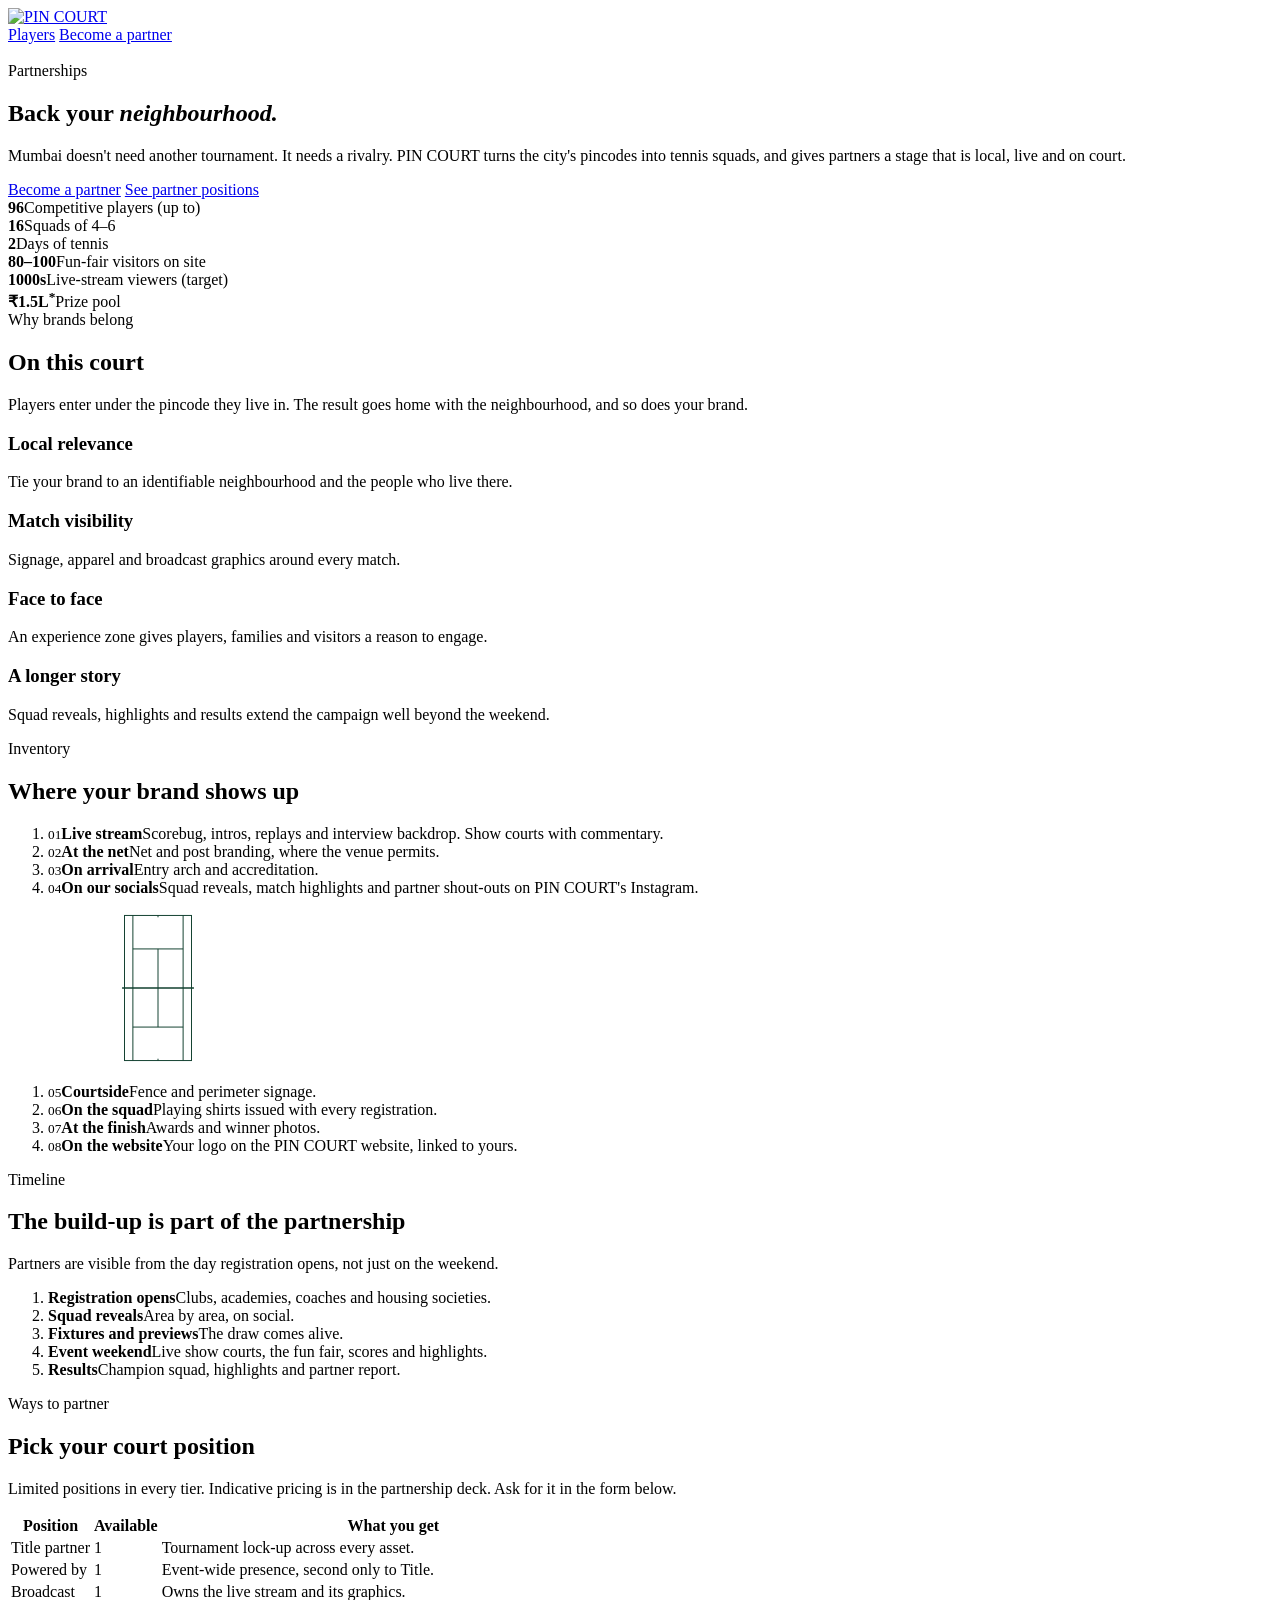
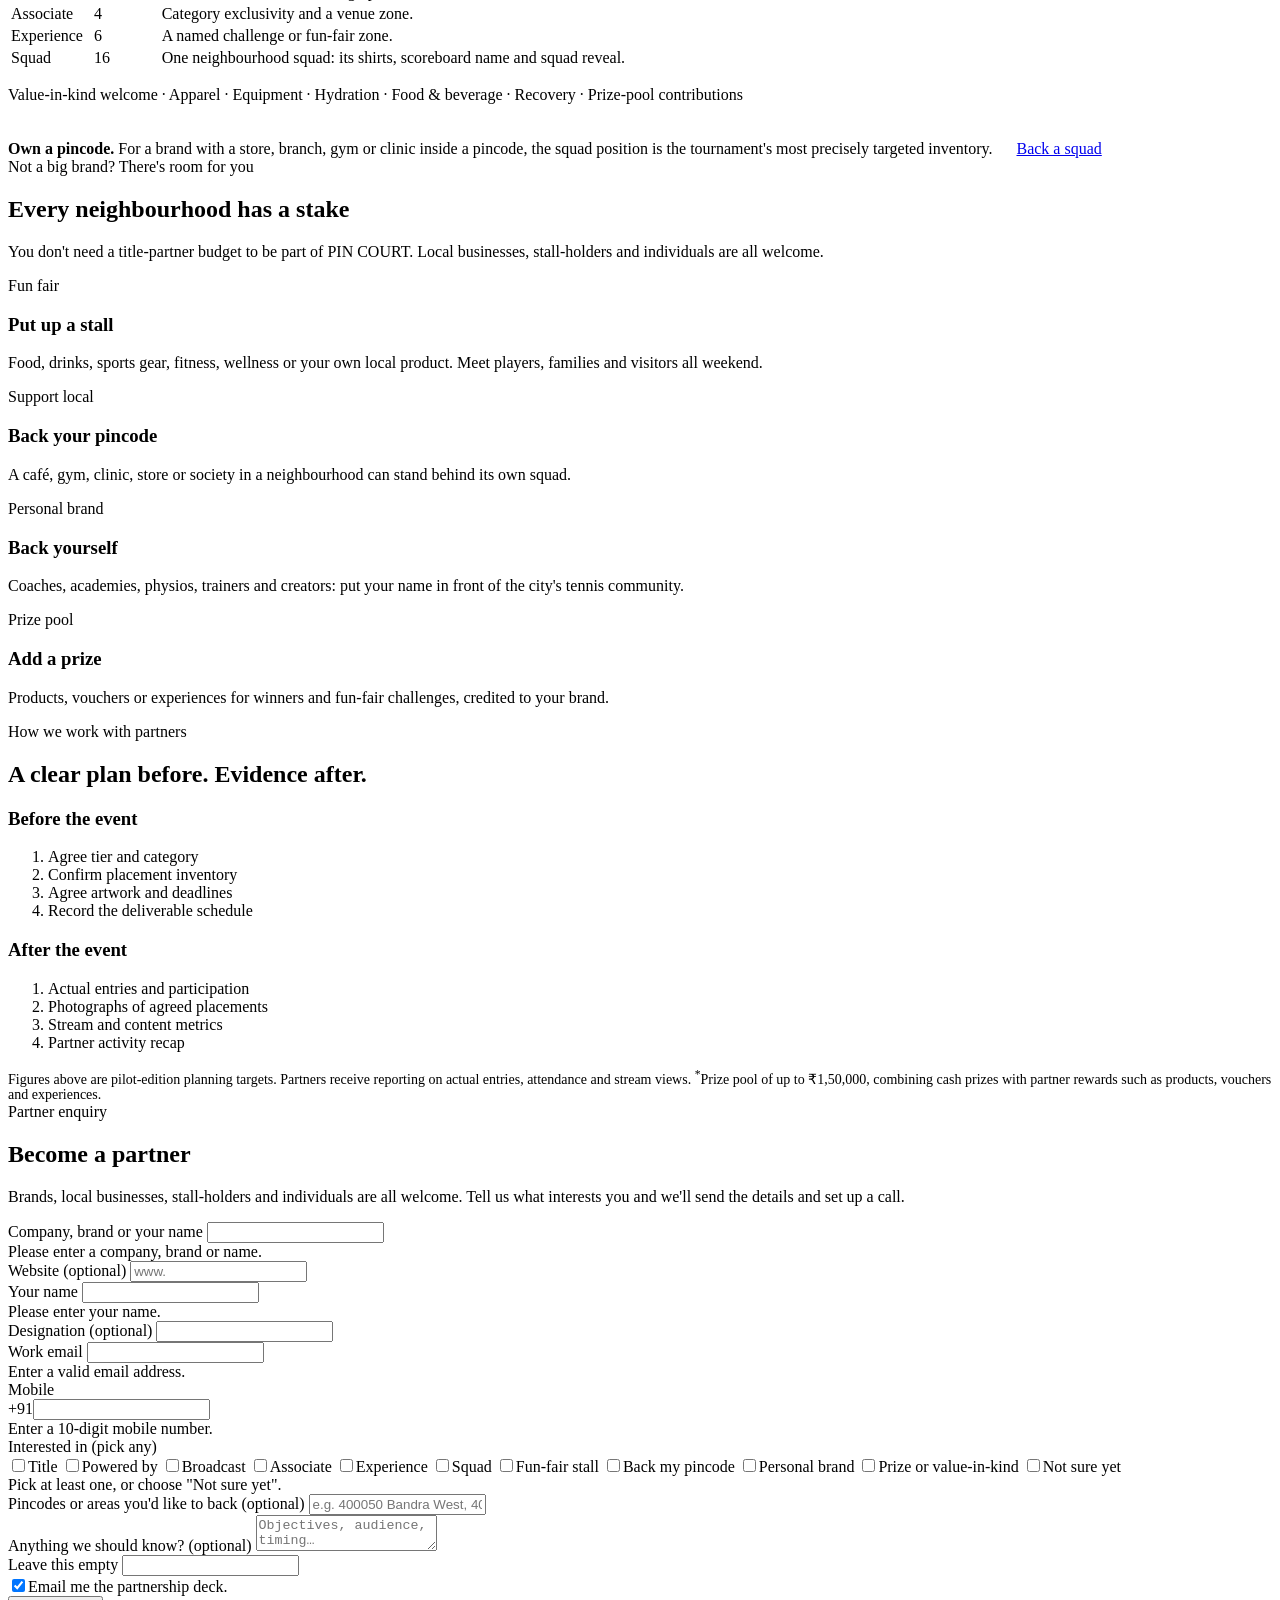
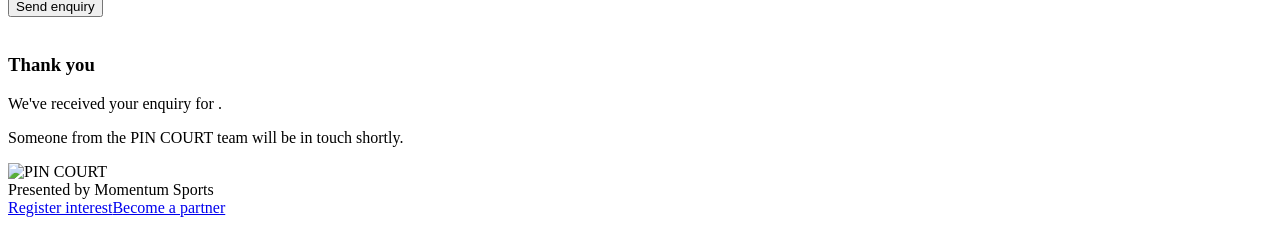
==== partners.html @ 52265fb7 "Add PIN COURT website pages" ====
<!doctype html>
<html lang="en-GB">
<head>
  <meta charset="utf-8">
  <meta name="viewport" content="width=device-width, initial-scale=1">
  <title>Become a partner · PIN COURT</title>
  <meta name="description" content="Partner with PIN COURT, Mumbai's neighbourhood team-tennis tournament: 16 pincode squads, a live stream and a fun fair. Title, broadcast, squad and experience partnerships, fun-fair stalls and local pincode support.">
  <meta name="theme-color" content="#103F2E">
  <meta property="og:type" content="website">
  <meta property="og:title" content="Become a PIN COURT partner">
  <meta property="og:description" content="Your brand. Their neighbourhood. One shared stage. Partner enquiries for Mumbai's neighbourhood team-tennis tournament.">
  <meta property="og:image" content="assets/og-image.jpg">
  <meta name="twitter:card" content="summary_large_image">
  <link rel="icon" type="image/png" href="assets/favicon.png">
  <link rel="apple-touch-icon" href="assets/apple-touch-icon.png">
  <link rel="preload" href="assets/fonts/archivo-latin-900-normal.woff2" as="font" type="font/woff2" crossorigin>
  <link rel="stylesheet" href="assets/styles.css">
</head>
<body>

<svg width="0" height="0" style="position:absolute" aria-hidden="true">
  <symbol id="court" viewBox="-4 -4 117.7 245.7">
    <g fill="none" stroke="currentColor" stroke-width="1.6">
      <rect x="0" y="0" width="109.7" height="237.7"/>
      <line x1="13.7" y1="0" x2="13.7" y2="237.7"/><line x1="96" y1="0" x2="96" y2="237.7"/>
      <line x1="13.7" y1="54.85" x2="96" y2="54.85"/><line x1="13.7" y1="182.85" x2="96" y2="182.85"/>
      <line x1="54.85" y1="54.85" x2="54.85" y2="182.85"/>
      <line x1="54.85" y1="0" x2="54.85" y2="3"/><line x1="54.85" y1="234.7" x2="54.85" y2="237.7"/>
      <line x1="-4" y1="118.85" x2="113.7" y2="118.85" stroke-width="2.4"/>
    </g>
  </symbol>
</svg>

<header class="site-header">
  <div class="wrap">
    <a class="brand" href="index.html" aria-label="PIN COURT home"><img src="assets/lockup-reversed.svg" alt="PIN COURT"></a>
    <nav class="nav" aria-label="Main">
      <a href="index.html">Players</a>
      <a href="partners.html" aria-current="page">Become a partner</a>
    </nav>
  </div>
</header>

<section class="hero hero-wide">
  <img class="court" src="assets/court.svg" alt="" aria-hidden="true">
  <div class="wrap hero-inner">
    <div>
      <span class="eyebrow">Partnerships</span>
      <h1>Back your <em>neighbourhood.</em></h1>
      <p class="lede">Mumbai doesn't need another tournament. It needs a rivalry. PIN COURT turns the city's pincodes into tennis squads, and gives partners a stage that is local, live and on court.</p>
      <div class="hero-actions">
        <a class="btn btn-lime" href="#enquire">Become a partner</a>
        <a class="btn btn-ghost" href="#positions">See partner positions</a>
      </div>
    </div>
  </div>
</section>

<div class="band" aria-label="The scoreboard">
  <div class="wrap band-grid">
    <div class="band-item"><b>96</b><span>Competitive players (up to)</span></div>
    <div class="band-item"><b>16</b><span>Squads of 4–6</span></div>
    <div class="band-item"><b>2</b><span>Days of tennis</span></div>
    <div class="band-item"><b>80–100</b><span>Fun-fair visitors on site</span></div>
    <div class="band-item"><b>1000s</b><span>Live-stream viewers (target)</span></div>
    <div class="band-item"><b>₹1.5L<sup>*</sup></b><span>Prize pool</span></div>
  </div>
</div>

<section class="section dark">
  <div class="wrap">
    <span class="eyebrow">Why brands belong</span>
    <h2>On this court</h2>
    <p class="intro">Players enter under the pincode they live in. The result goes home with the neighbourhood, and so does your brand.</p>
    <div class="section-body why">
      <div><h3>Local relevance</h3><p>Tie your brand to an identifiable neighbourhood and the people who live there.</p></div>
      <div><h3>Match visibility</h3><p>Signage, apparel and broadcast graphics around every match.</p></div>
      <div><h3>Face to face</h3><p>An experience zone gives players, families and visitors a reason to engage.</p></div>
      <div><h3>A longer story</h3><p>Squad reveals, highlights and results extend the campaign well beyond the weekend.</p></div>
    </div>
  </div>
</section>

<section class="section">
  <div class="wrap">
    <span class="eyebrow">Inventory</span>
    <h2>Where your brand shows up</h2>
    <div class="section-body placements">
      <ol>
        <li><small>01</small><b>Live stream</b><span>Scorebug, intros, replays and interview backdrop. Show courts with commentary.</span></li>
        <li><small>02</small><b>At the net</b><span>Net and post branding, where the venue permits.</span></li>
        <li><small>03</small><b>On arrival</b><span>Entry arch and accreditation.</span></li>
        <li><small>04</small><b>On our socials</b><span>Squad reveals, match highlights and partner shout-outs on PIN COURT's Instagram.</span></li>
      </ol>
      <div class="court-art" style="color:#103F2E" aria-hidden="true"><svg><use href="#court"/></svg></div>
      <ol>
        <li><small>05</small><b>Courtside</b><span>Fence and perimeter signage.</span></li>
        <li><small>06</small><b>On the squad</b><span>Playing shirts issued with every registration.</span></li>
        <li><small>07</small><b>At the finish</b><span>Awards and winner photos.</span></li>
        <li><small>08</small><b>On the website</b><span>Your logo on the PIN COURT website, linked to yours.</span></li>
      </ol>
    </div>
  </div>
</section>

<section class="section dark">
  <div class="wrap">
    <span class="eyebrow">Timeline</span>
    <h2>The build-up is part of the partnership</h2>
    <p class="intro">Partners are visible from the day registration opens, not just on the weekend.</p>
    <ol class="section-body timeline">
      <li><b>Registration opens</b><span>Clubs, academies, coaches and housing societies.</span></li>
      <li><b>Squad reveals</b><span>Area by area, on social.</span></li>
      <li><b>Fixtures and previews</b><span>The draw comes alive.</span></li>
      <li><b>Event weekend</b><span><span class="live-dot"></span>Live show courts, the fun fair, scores and highlights.</span></li>
      <li><b>Results</b><span>Champion squad, highlights and partner report.</span></li>
    </ol>
  </div>
</section>

<section class="section" id="positions">
  <div class="wrap">
    <span class="eyebrow">Ways to partner</span>
    <h2>Pick your court position</h2>
    <p class="intro">Limited positions in every tier. Indicative pricing is in the partnership deck. Ask for it in the form below.</p>
    <div class="section-body table-wrap">
      <table class="tier-table">
        <thead><tr><th>Position</th><th class="slots">Available</th><th>What you get</th></tr></thead>
        <tbody>
          <tr class="top"><td class="name">Title partner</td><td class="slots">1</td><td>Tournament lock-up across every asset.</td></tr>
          <tr><td class="name">Powered by</td><td class="slots">1</td><td>Event-wide presence, second only to Title.</td></tr>
          <tr><td class="name">Broadcast</td><td class="slots">1</td><td>Owns the live stream and its graphics.</td></tr>
          <tr><td class="name">Associate</td><td class="slots">4</td><td>Category exclusivity and a venue zone.</td></tr>
          <tr><td class="name">Experience</td><td class="slots">6</td><td>A named challenge or fun-fair zone.</td></tr>
          <tr><td class="name">Squad</td><td class="slots">16</td><td>One neighbourhood squad: its shirts, scoreboard name and squad reveal.</td></tr>
        </tbody>
      </table>
    </div>
    <p class="vik">Value-in-kind welcome · Apparel · Equipment · Hydration · Food &amp; beverage · Recovery · Prize-pool contributions</p>

    <div class="callout" style="margin-top:36px;background:var(--forest);color:var(--cream);border:0;align-items:center;justify-content:space-between">
      <span><b style="color:var(--lime)">Own a pincode.</b> For a brand with a store, branch, gym or clinic inside a pincode, the squad position is the tournament's most precisely targeted inventory.</span>
      <a class="btn btn-lime" href="#enquire" style="padding:12px 20px">Back a squad</a>
    </div>
  </div>
</section>

<section class="section lime">
  <div class="wrap">
    <span class="eyebrow">Not a big brand? There's room for you</span>
    <h2>Every neighbourhood has a stake</h2>
    <p class="intro">You don't need a title-partner budget to be part of PIN COURT. Local businesses, stall-holders and individuals are all welcome.</p>
    <div class="section-body fair-grid four">
      <div class="fair-card"><span class="tag">Fun fair</span><h3>Put up a stall</h3><p>Food, drinks, sports gear, fitness, wellness or your own local product. Meet players, families and visitors all weekend.</p></div>
      <div class="fair-card"><span class="tag">Support local</span><h3>Back your pincode</h3><p>A café, gym, clinic, store or society in a neighbourhood can stand behind its own squad.</p></div>
      <div class="fair-card"><span class="tag">Personal brand</span><h3>Back yourself</h3><p>Coaches, academies, physios, trainers and creators: put your name in front of the city's tennis community.</p></div>
      <div class="fair-card"><span class="tag">Prize pool</span><h3>Add a prize</h3><p>Products, vouchers or experiences for winners and fun-fair challenges, credited to your brand.</p></div>
    </div>
  </div>
</section>

<section class="section paper">
  <div class="wrap">
    <span class="eyebrow">How we work with partners</span>
    <h2>A clear plan before. Evidence after.</h2>
    <div class="section-body plan">
      <div>
        <h3>Before the event</h3>
        <ol><li>Agree tier and category</li><li>Confirm placement inventory</li><li>Agree artwork and deadlines</li><li>Record the deliverable schedule</li></ol>
      </div>
      <div>
        <h3>After the event</h3>
        <ol><li>Actual entries and participation</li><li>Photographs of agreed placements</li><li>Stream and content metrics</li><li>Partner activity recap</li></ol>
      </div>
    </div>
    <p class="muted" style="margin:16px 0 0;color:var(--muted);font-size:14px">Figures above are pilot-edition planning targets. Partners receive reporting on actual entries, attendance and stream views. <sup>*</sup>Prize pool of up to ₹1,50,000, combining cash prizes with partner rewards such as products, vouchers and experiences.</p>
  </div>
</section>

<section class="form-section" id="enquire">
  <div class="wrap form-layout">
    <div class="form-intro">
      <span class="eyebrow">Partner enquiry</span>
      <h2>Become a partner</h2>
      <p>Brands, local businesses, stall-holders and individuals are all welcome. Tell us what interests you and we'll send the details and set up a call.</p>
    </div>

    <div class="card">
      <form id="sponsor-form" data-type="sponsor" novalidate>
        <div class="row">
          <div class="field">
            <label for="s-company">Company, brand or your name</label>
            <input id="s-company" name="company" type="text" autocomplete="organization" required maxlength="100">
            <div class="err">Please enter a company, brand or name.</div>
          </div>
          <div class="field">
            <label for="s-site">Website <span class="opt">(optional)</span></label>
            <input id="s-site" name="companyWebsite" type="text" maxlength="120" placeholder="www.">
          </div>
        </div>

        <div class="row">
          <div class="field">
            <label for="s-name">Your name</label>
            <input id="s-name" name="name" type="text" autocomplete="name" required maxlength="80">
            <div class="err">Please enter your name.</div>
          </div>
          <div class="field">
            <label for="s-role">Designation <span class="opt">(optional)</span></label>
            <input id="s-role" name="designation" type="text" autocomplete="organization-title" maxlength="80">
          </div>
        </div>

        <div class="row">
          <div class="field">
            <label for="s-email">Work email</label>
            <input id="s-email" name="email" type="email" autocomplete="email" required maxlength="120">
            <div class="err">Enter a valid email address.</div>
          </div>
          <div class="field">
            <label for="s-mobile">Mobile</label>
            <div class="prefix"><span>+91</span><input id="s-mobile" name="mobile" type="tel" inputmode="numeric" autocomplete="tel-national" required maxlength="10" pattern="[6-9][0-9]{9}"></div>
            <div class="err">Enter a 10-digit mobile number.</div>
          </div>
        </div>

        <div class="field">
          <span class="label" id="tier-label">Interested in <span class="opt">(pick any)</span></span>
          <div class="chips" role="group" aria-labelledby="tier-label" data-require-one>
            <label class="chip"><input type="checkbox" name="interest" value="Title"><span>Title</span></label>
            <label class="chip"><input type="checkbox" name="interest" value="Powered by"><span>Powered by</span></label>
            <label class="chip"><input type="checkbox" name="interest" value="Broadcast"><span>Broadcast</span></label>
            <label class="chip"><input type="checkbox" name="interest" value="Associate"><span>Associate</span></label>
            <label class="chip"><input type="checkbox" name="interest" value="Experience"><span>Experience</span></label>
            <label class="chip"><input type="checkbox" name="interest" value="Squad"><span>Squad</span></label>
            <label class="chip"><input type="checkbox" name="interest" value="Fun-fair stall"><span>Fun-fair stall</span></label>
            <label class="chip"><input type="checkbox" name="interest" value="Back a pincode (local)"><span>Back my pincode</span></label>
            <label class="chip"><input type="checkbox" name="interest" value="Personal brand"><span>Personal brand</span></label>
            <label class="chip"><input type="checkbox" name="interest" value="Prize / value-in-kind"><span>Prize or value-in-kind</span></label>
            <label class="chip"><input type="checkbox" name="interest" value="Not sure yet"><span>Not sure yet</span></label>
          </div>
          <div class="err">Pick at least one, or choose "Not sure yet".</div>
        </div>

        <div class="field">
          <label for="s-pins">Pincodes or areas you'd like to back <span class="opt">(optional)</span></label>
          <input id="s-pins" name="pincodes" type="text" maxlength="200" placeholder="e.g. 400050 Bandra West, 400076 Powai">
        </div>

        <div class="field">
          <label for="s-msg">Anything we should know? <span class="opt">(optional)</span></label>
          <textarea id="s-msg" name="message" maxlength="1500" placeholder="Objectives, audience, timing…"></textarea>
        </div>

        <div class="hp" aria-hidden="true"><label>Leave this empty <input type="text" name="website" tabindex="-1" autocomplete="off"></label></div>

        <div class="field">
          <label class="consent"><input type="checkbox" name="wantsDeck" value="Yes" checked><span>Email me the partnership deck.</span></label>
        </div>

        <button class="btn btn-forest" type="submit">Send enquiry</button>
        <div class="form-msg" role="alert"></div>
      </form>

      <div class="success" aria-live="polite">
        <img src="assets/icon.svg" alt="">
        <h3>Thank you</h3>
        <p>We've received your enquiry for <strong data-echo="company"></strong>.</p>
        <p>Someone from the PIN COURT team will be in touch shortly.</p>
      </div>
    </div>
  </div>
</section>

<footer class="site-footer">
  <div class="wrap">
    <img src="assets/lockup-reversed.svg" alt="PIN COURT">
    <div>Presented by Momentum Sports</div>
    <div class="foot-links"><a href="index.html#join">Register interest</a><a href="partners.html">Become a partner</a></div>
  </div>
</footer>

<script src="config.js"></script>
<script src="assets/forms.js"></script>
</body>
</html>
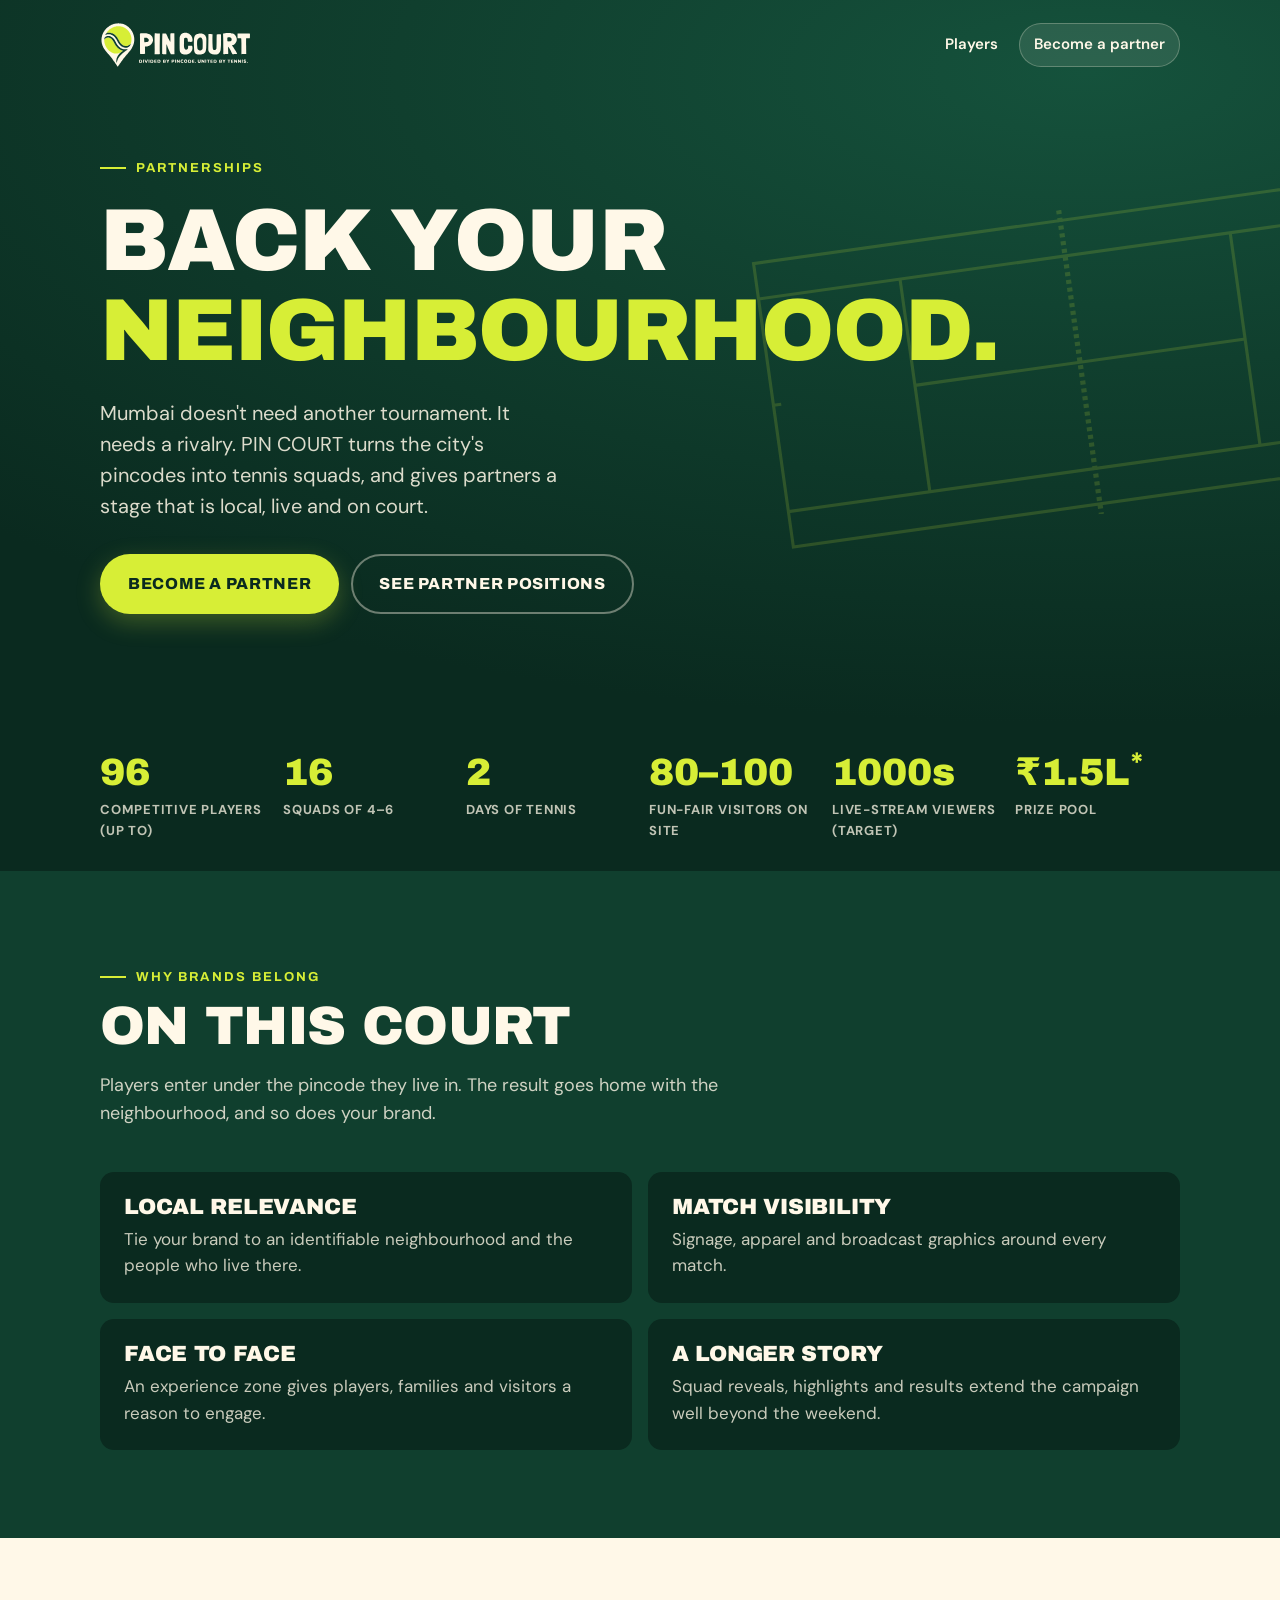
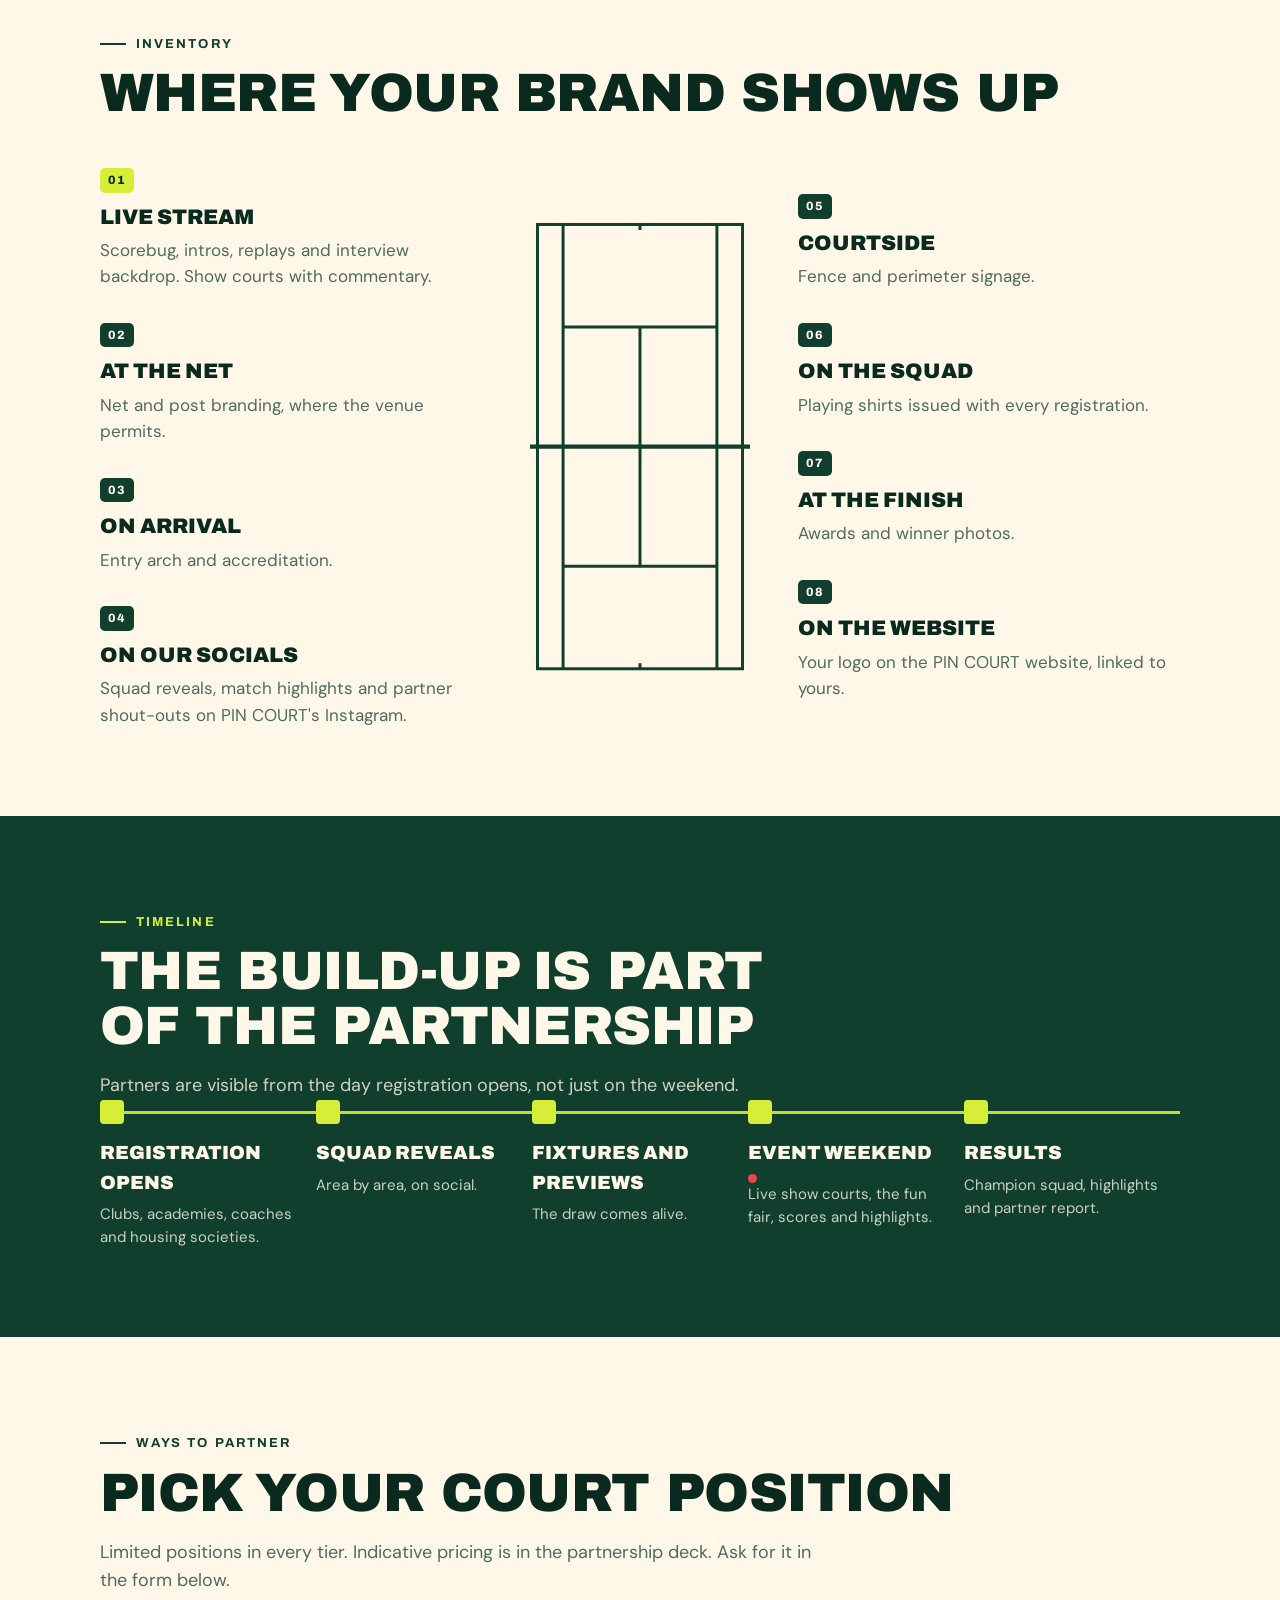
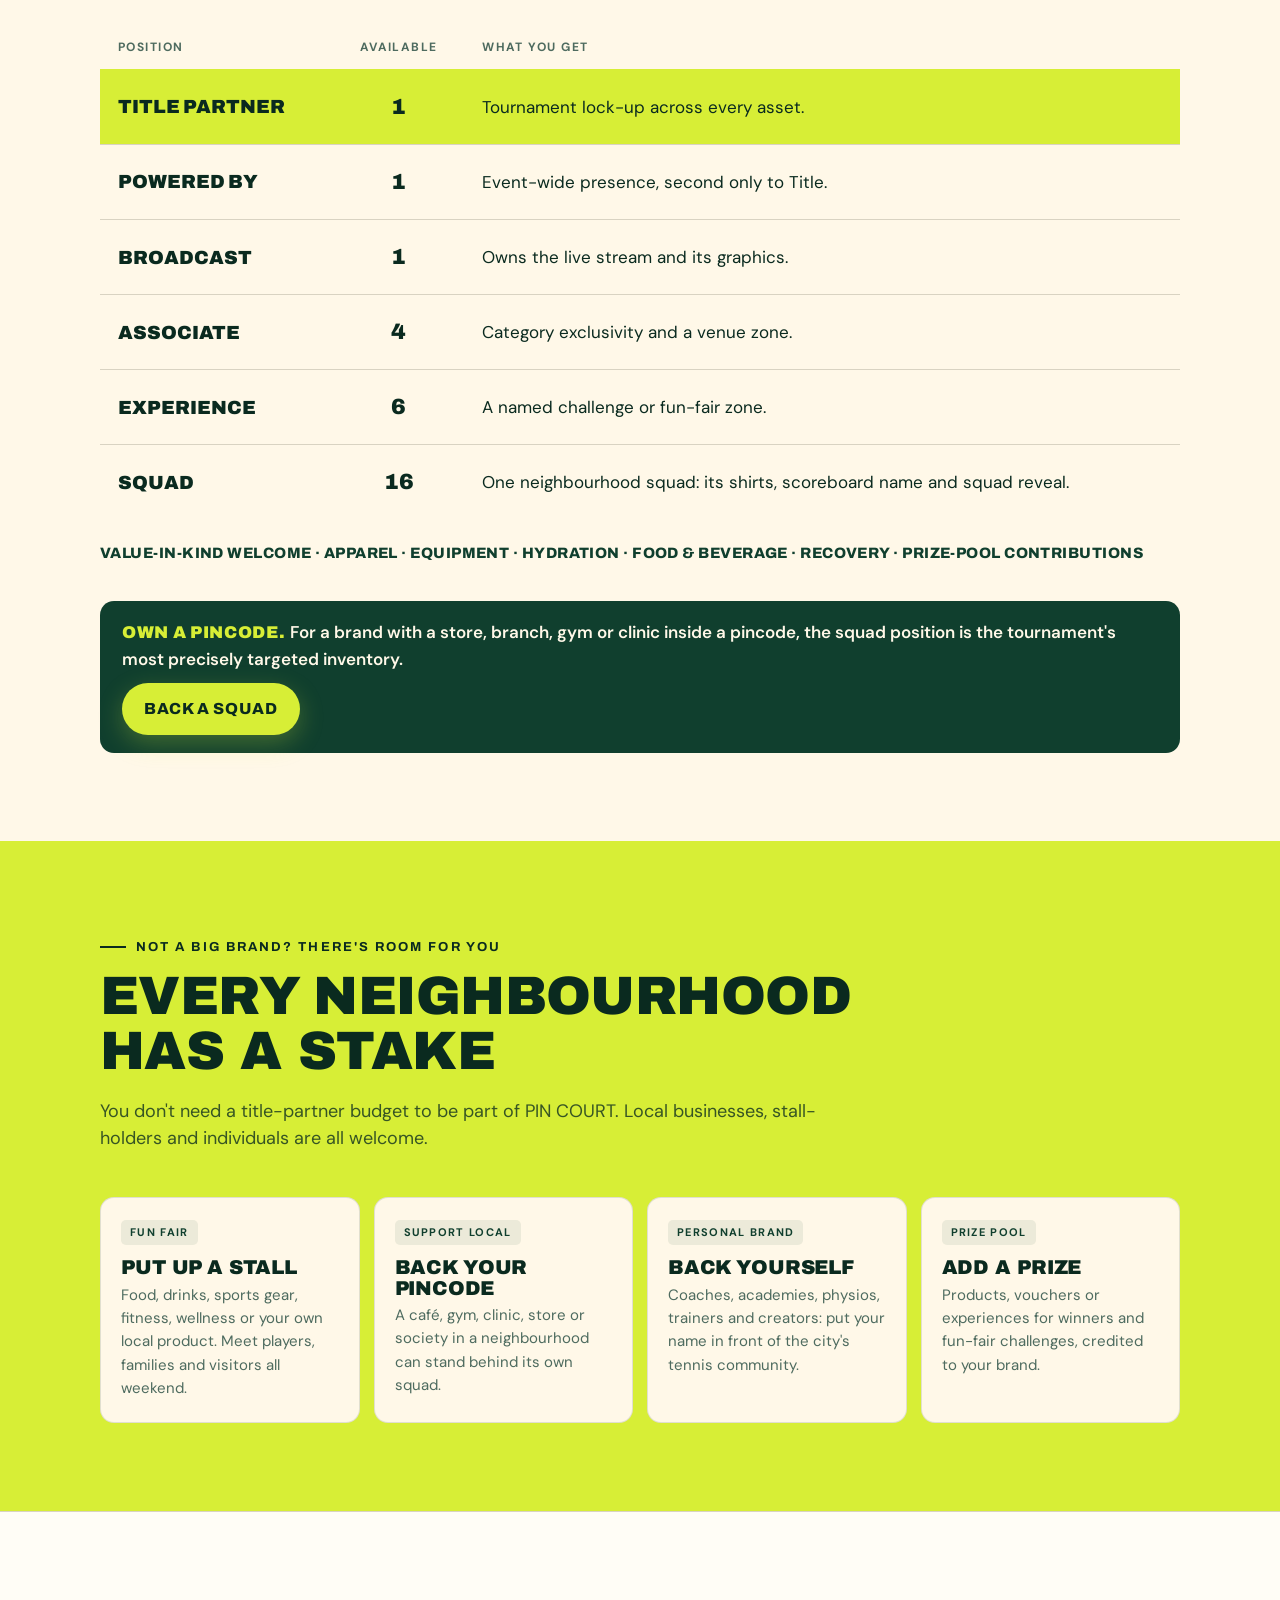
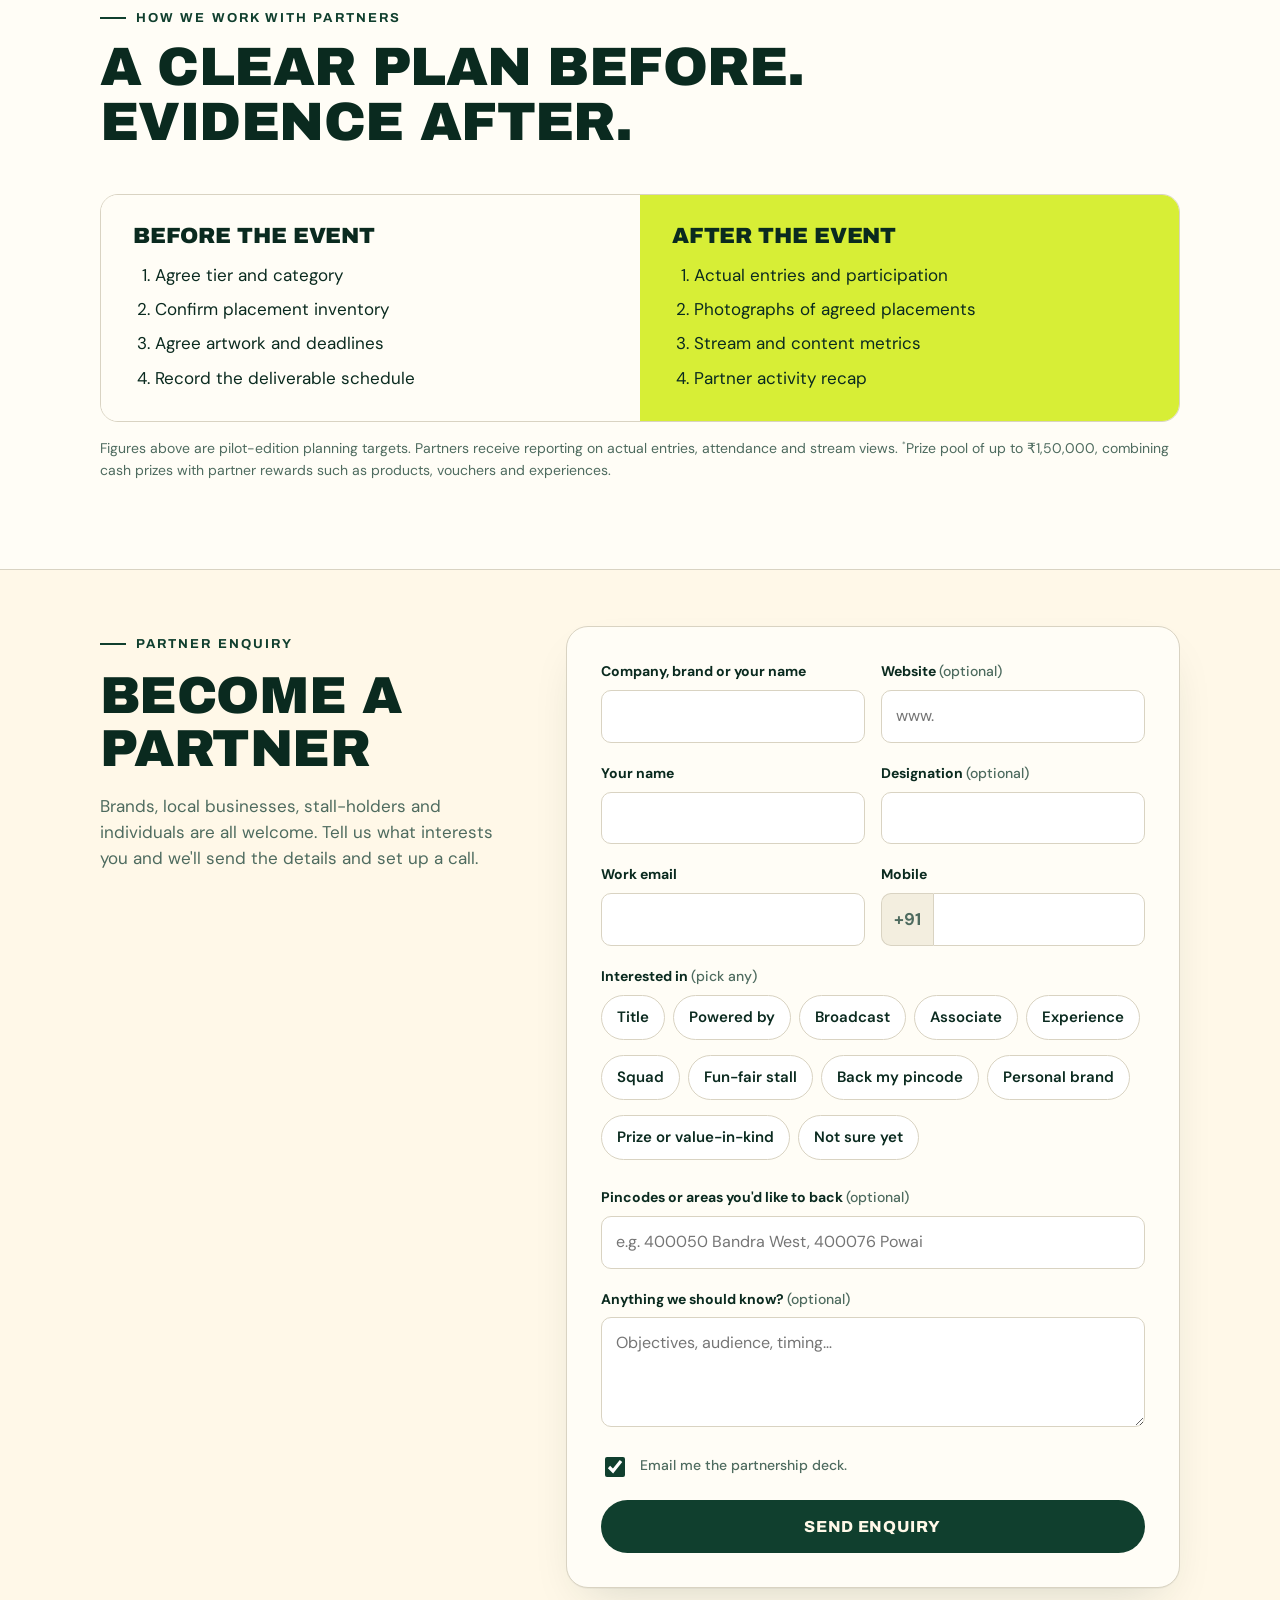
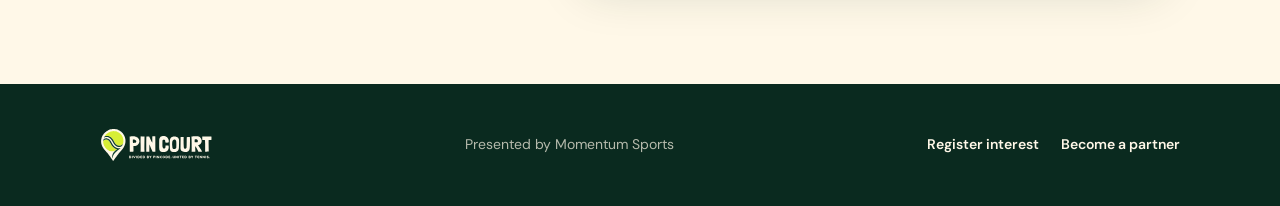
==== commit 76275b8d: "Use full URLs for link-preview image" ====
--- a/partners.html
+++ b/partners.html
@@ -7,9 +7,10 @@
   <meta name="description" content="Partner with PIN COURT, Mumbai's neighbourhood team-tennis tournament: 16 pincode squads, a live stream and a fun fair. Title, broadcast, squad and experience partnerships, fun-fair stalls and local pincode support.">
   <meta name="theme-color" content="#103F2E">
   <meta property="og:type" content="website">
+  <meta property="og:url" content="https://pushkalkapoor6-byte.github.io/pincourt-mumbai/partners.html">
   <meta property="og:title" content="Become a PIN COURT partner">
   <meta property="og:description" content="Your brand. Their neighbourhood. One shared stage. Partner enquiries for Mumbai's neighbourhood team-tennis tournament.">
-  <meta property="og:image" content="assets/og-image.jpg">
+  <meta property="og:image" content="https://pushkalkapoor6-byte.github.io/pincourt-mumbai/assets/og-image.jpg">
   <meta name="twitter:card" content="summary_large_image">
   <link rel="icon" type="image/png" href="assets/favicon.png">
   <link rel="apple-touch-icon" href="assets/apple-touch-icon.png">
--- a/assets/styles.css
+++ b/assets/styles.css
@@ -0,0 +1,410 @@
+/* PIN COURT — site styles
+   Brand: forest #103F2E · deep #0A2A1F · lime #D7EE36 · cream #FFF8E8 */
+
+/* Self-hosted fonts (SIL Open Font Licence): no Google dependency, faster on mobile */
+@font-face { font-family: "Archivo"; font-weight: 700; font-display: swap; src: url("fonts/archivo-latin-700-normal.woff2") format("woff2"); }
+@font-face { font-family: "Archivo"; font-weight: 800; font-display: swap; src: url("fonts/archivo-latin-800-normal.woff2") format("woff2"); }
+@font-face { font-family: "Archivo"; font-weight: 900; font-display: swap; src: url("fonts/archivo-latin-900-normal.woff2") format("woff2"); }
+@font-face { font-family: "DM Sans"; font-weight: 100 1000; font-display: swap; src: url("fonts/dm-sans-latin-wght-normal.woff2") format("woff2"); }
+
+:root {
+  --forest: #103F2E;
+  --deep: #0A2A1F;
+  --lime: #D7EE36;
+  --cream: #FFF8E8;
+  --paper: #FFFDF6;
+  --ink: #0A2A1F;
+  --muted: #4E6B5F;
+  --line: #D9D3C2;
+  --error: #B42318;
+  --radius: 14px;
+  --display: "Archivo", "Arial Black", system-ui, sans-serif;
+  --body: "DM Sans", system-ui, sans-serif;
+}
+
+* { box-sizing: border-box; }
+html { -webkit-text-size-adjust: 100%; scroll-behavior: smooth; }
+body {
+  margin: 0;
+  font-family: var(--body);
+  font-size: 17px;
+  line-height: 1.55;
+  color: var(--ink);
+  background: var(--cream);
+  -webkit-font-smoothing: antialiased;
+}
+img { max-width: 100%; display: block; }
+a { color: inherit; }
+
+.wrap { width: 100%; max-width: 1120px; margin: 0 auto; padding: 0 20px; }
+
+/* ---------- Header ---------- */
+.site-header {
+  position: absolute; inset: 0 0 auto 0; z-index: 10;
+  padding: 22px 0;
+}
+.site-header .wrap { display: flex; align-items: center; justify-content: space-between; gap: 16px; }
+.site-header .brand img { height: 46px; width: auto; }
+.nav { display: flex; gap: 6px; }
+.nav a {
+  text-decoration: none; font-weight: 600; font-size: 15px;
+  color: var(--cream); padding: 9px 14px; border-radius: 999px;
+  border: 1px solid transparent; transition: border-color .2s, background .2s;
+}
+.nav a:hover { border-color: rgba(255,248,232,.35); }
+.nav a[aria-current="page"] { background: rgba(255,248,232,.1); border-color: rgba(255,248,232,.25); }
+
+/* ---------- Hero ---------- */
+.hero {
+  position: relative; overflow: hidden;
+  background: radial-gradient(120% 90% at 85% 10%, #15523C 0%, var(--forest) 45%, var(--deep) 100%);
+  color: var(--cream);
+  padding: 150px 0 110px;
+}
+.hero .court {
+  position: absolute; right: -120px; top: 50%; transform: translateY(-50%) rotate(-8deg);
+  width: 640px; max-width: none; opacity: .16; pointer-events: none;
+}
+.hero-inner { position: relative; display: grid; grid-template-columns: 1.15fr .85fr; gap: 48px; align-items: center; }
+.hero-inner > div { min-width: 0; }
+.eyebrow {
+  display: inline-flex; align-items: center; gap: 10px;
+  font-family: var(--display); font-weight: 700; font-size: 13px;
+  letter-spacing: .16em; text-transform: uppercase; color: var(--lime);
+}
+.eyebrow::before { content: ""; width: 26px; height: 2px; background: var(--lime); }
+h1, h2, h3 { font-family: var(--display); line-height: 1.02; margin: 0; letter-spacing: -.01em; word-spacing: .12em; }
+.hero h1 {
+  font-weight: 900; text-transform: uppercase;
+  font-size: clamp(44px, 7.2vw, 88px); margin: 18px 0 22px;
+}
+.hero h1 em { font-style: normal; color: var(--lime); }
+.hero p.lede { font-size: clamp(17px, 1.6vw, 20px); max-width: 33ch; color: rgba(255,248,232,.86); margin: 0 0 32px; }
+.hero-actions { display: flex; flex-wrap: wrap; gap: 12px; }
+.hero-mark { justify-self: center; width: min(300px, 70%); filter: drop-shadow(0 30px 40px rgba(0,0,0,.35)); }
+.hero-mark img { width: 100%; animation: drop 1s cubic-bezier(.2,.8,.2,1) both; }
+@keyframes drop { from { transform: translateY(-24px); opacity: 0; } to { transform: none; opacity: 1; } }
+
+.hero-wide .hero-inner { grid-template-columns: 1fr; }
+.hero-wide .hero-mark { display: none; }
+.hero-wide .lede { max-width: 46ch; }
+
+/* ---------- Buttons ---------- */
+.btn {
+  display: inline-flex; align-items: center; justify-content: center; gap: 10px;
+  font-family: var(--display); font-weight: 800; font-size: 16px; letter-spacing: .04em; text-transform: uppercase;
+  padding: 16px 26px; border-radius: 999px; border: 2px solid transparent;
+  text-decoration: none; cursor: pointer; transition: transform .15s, background .2s, color .2s, box-shadow .2s;
+}
+.btn:active { transform: translateY(1px); }
+.btn-lime { background: var(--lime); color: var(--deep); box-shadow: 0 8px 24px rgba(215,238,54,.25); }
+.btn-lime:hover { background: #E2F55C; }
+.btn-ghost { border-color: rgba(255,248,232,.4); color: var(--cream); }
+.btn-ghost:hover { border-color: var(--cream); }
+.btn-forest { background: var(--forest); color: var(--cream); width: 100%; }
+.btn-forest:hover { background: var(--deep); }
+.btn[disabled] { opacity: .6; cursor: progress; }
+
+/* ---------- Strip (three points) ---------- */
+.points { padding: 72px 0 24px; }
+.points-grid { display: grid; grid-template-columns: repeat(3, 1fr); gap: 20px; }
+.point { padding: 26px 24px; border-top: 3px solid var(--forest); }
+.point .num { font-family: var(--display); font-weight: 900; font-size: 15px; color: var(--muted); letter-spacing: .1em; }
+.point h3 { font-size: 24px; margin: 10px 0 8px; text-transform: uppercase; font-weight: 900; }
+.point p { margin: 0; color: var(--muted); }
+
+/* ---------- Form section ---------- */
+.form-section { padding: 56px 0 96px; }
+.form-layout { display: grid; grid-template-columns: .8fr 1.2fr; gap: 56px; align-items: start; }
+.form-intro h2 { font-size: clamp(34px, 4.4vw, 52px); font-weight: 900; text-transform: uppercase; margin: 14px 0 18px; }
+.form-intro .eyebrow { color: var(--forest); }
+.form-intro .eyebrow::before { background: var(--forest); }
+.form-intro p { color: var(--muted); max-width: 36ch; }
+.pin-card {
+  margin-top: 28px; display: inline-block; background: var(--forest); color: var(--lime);
+  font-family: var(--display); font-weight: 900; font-size: 40px; letter-spacing: .12em;
+  padding: 18px 26px; border-radius: var(--radius); transform: rotate(-3deg);
+  box-shadow: 0 14px 30px rgba(16,63,46,.25);
+}
+.pin-card small { display: block; font-size: 11px; letter-spacing: .2em; color: rgba(255,248,232,.7); margin-bottom: 4px; }
+
+.card {
+  background: var(--paper); border: 1px solid var(--line); border-radius: 22px;
+  padding: 34px; box-shadow: 0 1px 0 rgba(10,42,31,.04), 0 20px 50px -20px rgba(10,42,31,.18);
+}
+
+.field { margin-bottom: 20px; }
+.row { display: grid; grid-template-columns: 1fr 1fr; gap: 16px; }
+label, .label { display: block; font-weight: 700; font-size: 14px; margin-bottom: 7px; }
+.opt { font-weight: 500; color: var(--muted); }
+input[type=text], input[type=email], input[type=tel], select, textarea {
+  width: 100%; font: inherit; font-size: 16px; color: var(--ink);
+  background: #fff; border: 1.5px solid var(--line); border-radius: 10px;
+  padding: 13px 14px; transition: border-color .15s, box-shadow .15s; appearance: none;
+}
+select {
+  background-image: url("data:image/svg+xml,%3Csvg xmlns='http://www.w3.org/2000/svg' width='12' height='8'%3E%3Cpath d='M1 1l5 5 5-5' stroke='%23103F2E' stroke-width='2' fill='none'/%3E%3C/svg%3E");
+  background-repeat: no-repeat; background-position: right 14px center; padding-right: 38px;
+}
+textarea { min-height: 110px; resize: vertical; }
+input:focus, select:focus, textarea:focus { outline: none; border-color: var(--forest); box-shadow: 0 0 0 4px rgba(16,63,46,.12); }
+.prefix { display: flex; }
+.prefix span {
+  display: flex; align-items: center; padding: 0 12px; font-weight: 700; color: var(--muted);
+  background: #F3EEDF; border: 1.5px solid var(--line); border-right: 0; border-radius: 10px 0 0 10px;
+}
+.prefix input { border-radius: 0 10px 10px 0; }
+.pin-input { font-family: var(--display) !important; font-weight: 800; letter-spacing: .3em; font-size: 20px !important; }
+.hint { font-size: 13px; color: var(--muted); margin-top: 6px; }
+.hint.warn { color: #8A5A00; }
+
+/* chips (radio / checkbox) */
+.chips { display: flex; flex-wrap: wrap; gap: 8px; }
+.chip { position: relative; }
+.chip input { position: absolute; opacity: 0; inset: 0; cursor: pointer; margin: 0; }
+.chip span {
+  display: inline-block; padding: 10px 15px; border-radius: 999px; font-size: 15px; font-weight: 600;
+  border: 1.5px solid var(--line); background: #fff; transition: all .15s; user-select: none;
+}
+.chip input:checked + span { background: var(--forest); border-color: var(--forest); color: var(--cream); }
+.chip input:focus-visible + span { box-shadow: 0 0 0 4px rgba(16,63,46,.18); }
+
+.consent { display: flex; gap: 12px; align-items: flex-start; font-size: 14px; color: var(--muted); font-weight: 500; }
+.consent input { width: 20px; height: 20px; margin-top: 2px; accent-color: var(--forest); flex: none; }
+
+.guardian { display: none; padding: 18px; border-radius: 12px; background: #F6F1E2; margin-bottom: 20px; }
+.guardian.show { display: block; }
+.guardian .field:last-child { margin-bottom: 0; }
+
+.field.invalid input, .field.invalid select, .field.invalid textarea { border-color: var(--error); }
+.field.invalid .chip span { border-color: var(--error); }
+.err { display: none; color: var(--error); font-size: 13px; margin-top: 6px; font-weight: 600; }
+.field.invalid .err { display: block; }
+
+.hp { position: absolute !important; left: -9999px !important; height: 0; overflow: hidden; }
+
+.form-msg { display: none; margin-top: 14px; padding: 12px 14px; border-radius: 10px; font-size: 14px; font-weight: 600; }
+.form-msg.error { display: block; background: #FDECEA; color: var(--error); }
+
+.success { display: none; text-align: center; padding: 26px 10px; }
+.success.show { display: block; }
+.success img { width: 72px; margin: 0 auto 18px; }
+.success h3 { font-size: 32px; text-transform: uppercase; font-weight: 900; margin-bottom: 10px; }
+.success p { color: var(--muted); max-width: 38ch; margin: 0 auto 8px; }
+.success .big-pin { font-family: var(--display); font-weight: 900; font-size: 30px; letter-spacing: .14em; color: var(--forest); margin: 12px 0; }
+
+/* ---------- Sponsor tiers ---------- */
+.tiers { padding: 72px 0 8px; }
+.tiers-grid { display: grid; grid-template-columns: repeat(3, 1fr); gap: 16px; margin-top: 34px; }
+.tier { background: var(--paper); border: 1px solid var(--line); border-radius: var(--radius); padding: 24px; }
+.tier .tag { font-family: var(--display); font-weight: 800; font-size: 12px; letter-spacing: .14em; text-transform: uppercase; color: var(--muted); }
+.tier h3 { font-size: 22px; font-weight: 900; text-transform: uppercase; margin: 8px 0; }
+.tier p { margin: 0; color: var(--muted); font-size: 15px; }
+.section-head h2 { font-size: clamp(32px, 4vw, 46px); font-weight: 900; text-transform: uppercase; margin-top: 12px; }
+.section-head .eyebrow { color: var(--forest); }
+.section-head .eyebrow::before { background: var(--forest); }
+
+.stats { display: flex; flex-wrap: wrap; gap: 36px; margin-top: 8px; }
+.stat b { display: block; font-family: var(--display); font-weight: 900; font-size: 40px; color: var(--lime); line-height: 1; }
+.stat span { font-size: 14px; color: rgba(255,248,232,.75); }
+
+/* ---------- Footer ---------- */
+.site-footer { background: var(--deep); color: rgba(255,248,232,.7); padding: 44px 0; font-size: 14px; }
+.site-footer .wrap { display: flex; flex-wrap: wrap; align-items: center; justify-content: space-between; gap: 20px; }
+.site-footer img { height: 34px; width: auto; }
+.site-footer a { color: var(--cream); text-decoration: none; font-weight: 600; }
+.site-footer a:hover { color: var(--lime); }
+.foot-links { display: flex; gap: 22px; }
+
+/* ---------- Responsive ---------- */
+@media (max-width: 900px) {
+  .hero { padding: 120px 0 72px; }
+  .hero-inner { grid-template-columns: 1fr; gap: 28px; }
+  .hero-mark { display: none; }
+  .hero .court { width: 520px; right: -220px; opacity: .12; }
+  .points-grid, .tiers-grid { grid-template-columns: 1fr; }
+  .form-layout { grid-template-columns: 1fr; gap: 28px; }
+  .pin-card { display: none; }
+}
+@media (max-width: 560px) {
+  body { font-size: 16px; }
+  .wrap { padding: 0 16px; }
+  .site-header { padding: 16px 0; }
+  .site-header .brand img { height: 30px; }
+  .nav a { padding: 8px 11px; font-size: 14px; }
+  .card { padding: 22px 18px; border-radius: 18px; }
+  .row { grid-template-columns: 1fr; gap: 0; }
+  .hero-actions .btn { flex: 1 1 100%; }
+  .stats { gap: 24px; }
+  .hero-wide h1 { font-size: 8.4vw; }
+  .hero h1 { overflow-wrap: anywhere; }
+}
+@media (prefers-reduced-motion: reduce) { * { animation: none !important; transition: none !important; } }
+
+/* =========================================================
+   v2 sections: format, courts, placements, timeline, tiers
+   ========================================================= */
+.section { padding: 88px 0; }
+.section.dark { background: var(--forest); color: var(--cream); }
+.section.dark .eyebrow { color: var(--lime); }
+.section.dark .eyebrow::before { background: var(--lime); }
+.section.dark .muted { color: rgba(255,248,232,.75); }
+.section.paper { background: var(--paper); border-block: 1px solid var(--line); }
+.section h2 { font-size: clamp(32px, 4.4vw, 54px); font-weight: 900; text-transform: uppercase; margin: 12px 0 0; text-wrap: balance; }
+.section .intro { max-width: 60ch; margin: 18px 0 0; color: var(--muted); font-size: 18px; }
+.section.dark .intro { color: rgba(255,248,232,.8); }
+.section-body { margin-top: 44px; }
+
+/* stat band */
+.band { background: var(--deep); color: var(--cream); padding: 30px 0; }
+.band-grid { display: grid; grid-template-columns: repeat(6, 1fr); gap: 18px; }
+.band-item b { display: block; font-family: var(--display); font-weight: 900; font-size: clamp(26px, 3vw, 38px); line-height: 1; color: var(--lime); font-variant-numeric: tabular-nums; }
+.band-item span { display: block; margin-top: 8px; font-size: 13px; letter-spacing: .06em; text-transform: uppercase; font-weight: 700; color: rgba(255,248,232,.75); }
+
+/* steps */
+.steps { display: grid; grid-template-columns: repeat(3, 1fr); gap: 20px; counter-reset: step; }
+.step { background: var(--paper); border: 1px solid var(--line); border-radius: var(--radius); padding: 26px 24px; }
+.step .num { font-family: var(--display); font-weight: 900; font-size: 14px; letter-spacing: .12em; color: var(--forest); background: var(--lime); display: inline-block; padding: 4px 10px; border-radius: 6px; }
+.step h3 { font-size: 22px; text-transform: uppercase; font-weight: 900; margin: 16px 0 10px; }
+.step p { margin: 0; color: var(--muted); }
+.step p + p { margin-top: 10px; }
+.callout { margin-top: 20px; display: flex; flex-wrap: wrap; gap: 10px 26px; padding: 18px 22px; border-radius: var(--radius); background: var(--cream); border: 1px dashed var(--forest); font-weight: 600; }
+.callout b { font-family: var(--display); font-weight: 900; text-transform: uppercase; letter-spacing: .04em; }
+
+/* format */
+.format { display: grid; grid-template-columns: 1.1fr .9fr; gap: 56px; align-items: start; }
+.cats { list-style: none; padding: 0; margin: 0; display: grid; gap: 10px; }
+.cats li { display: flex; align-items: center; gap: 14px; padding: 15px 18px; border-radius: 12px; background: rgba(255,248,232,.06); border: 1px solid rgba(255,248,232,.14); font-family: var(--display); font-weight: 800; text-transform: uppercase; letter-spacing: .02em; font-size: 17px; }
+.cats li i { font-style: normal; font-family: var(--body); font-weight: 700; font-size: 12px; color: var(--deep); background: var(--lime); border-radius: 999px; width: 26px; height: 26px; display: inline-flex; align-items: center; justify-content: center; flex: none; }
+.rule { margin-top: 22px; font-family: var(--display); font-weight: 800; text-transform: uppercase; letter-spacing: .03em; font-size: 18px; color: var(--lime); }
+.bracket { display: grid; gap: 0; justify-items: start; }
+.bracket .stage { font-family: var(--display); font-weight: 900; text-transform: uppercase; font-size: 20px; letter-spacing: .03em; padding: 18px 22px; border-radius: 10px; background: var(--deep); color: var(--cream); }
+.bracket .stage:nth-of-type(1) { width: 100%; } .bracket .stage:nth-of-type(2) { width: 86%; } .bracket .stage:nth-of-type(3) { width: 72%; } .bracket .stage:nth-of-type(4) { width: 58%; }
+.bracket .stage.final { background: var(--lime); color: var(--deep); }
+.bracket .link { width: 3px; height: 26px; background: var(--lime); margin-left: 40px; }
+.prize { margin-top: 22px; display: grid; grid-template-columns: 1fr 1fr; gap: 12px; width: 100%; }
+.prize div { border: 1px solid rgba(255,248,232,.2); border-radius: 12px; padding: 16px 18px; }
+.prize b { display: block; font-family: var(--display); font-weight: 900; font-size: 30px; color: var(--lime); line-height: 1; }
+.prize span { display: block; margin-top: 6px; font-size: 13px; text-transform: uppercase; letter-spacing: .08em; font-weight: 700; color: rgba(255,248,232,.75); }
+
+/* seven courts */
+.courts { display: grid; grid-template-columns: repeat(7, 1fr); gap: 14px; }
+.court-cell { text-align: center; }
+.court-cell svg { width: 100%; height: auto; display: block; border-radius: 6px; }
+.court-cell .n { font-family: var(--display); font-weight: 900; font-size: 22px; margin-top: 8px; }
+.court-cell.show svg { background: #EEF5B4; } .court-cell.fair svg { background: var(--forest); }
+.court-legend { display: grid; grid-template-columns: 2fr 4fr 1fr; gap: 14px; margin-top: 8px; }
+.court-legend > div { border-top: 3px solid var(--line); padding-top: 14px; }
+.court-legend .show { border-color: var(--lime); } .court-legend .comp { border-color: var(--forest); } .court-legend .fair { border-color: var(--deep); }
+.court-legend h3 { font-size: 16px; text-transform: uppercase; font-weight: 900; margin: 0 0 6px; }
+.court-legend p { margin: 0; color: var(--muted); font-size: 15px; }
+.live-dot { display: inline-block; width: 9px; height: 9px; border-radius: 50%; background: #E5484D; margin-right: 6px; vertical-align: 1px; animation: pulse 1.6s infinite; }
+@keyframes pulse { 50% { opacity: .35; } }
+
+/* who can play + faq */
+.split { display: grid; grid-template-columns: 1fr 1fr; gap: 56px; align-items: start; }
+.checks { list-style: none; padding: 0; margin: 0; display: grid; gap: 14px; }
+.checks li { display: grid; grid-template-columns: 28px 1fr; gap: 12px; align-items: start; }
+.checks li::before { content: ""; width: 24px; height: 24px; border-radius: 50%; background: var(--lime) url("data:image/svg+xml,%3Csvg xmlns='http://www.w3.org/2000/svg' viewBox='0 0 24 24'%3E%3Cpath d='M6 12.5l4 4 8-9' stroke='%230A2A1F' stroke-width='2.6' fill='none' stroke-linecap='round' stroke-linejoin='round'/%3E%3C/svg%3E") center/16px no-repeat; margin-top: 1px; }
+.checks b { display: block; }
+.checks span { color: var(--muted); }
+.faq details { border-bottom: 1px solid var(--line); padding: 4px 0; }
+.faq summary { cursor: pointer; list-style: none; padding: 14px 32px 14px 0; font-weight: 700; font-size: 17px; position: relative; }
+.faq summary::-webkit-details-marker { display: none; }
+.faq summary::after { content: "+"; position: absolute; right: 4px; top: 10px; font-family: var(--display); font-weight: 900; font-size: 22px; color: var(--forest); }
+.faq details[open] summary::after { content: "–"; }
+.faq details p { margin: 0 0 16px; color: var(--muted); }
+.faq summary:focus-visible { outline: 2px solid var(--forest); outline-offset: 2px; border-radius: 4px; }
+
+/* sponsors: why, placements, timeline, tiers, plan */
+.why { display: grid; grid-template-columns: 1fr 1fr; gap: 16px; }
+.why div { background: var(--deep); border-radius: var(--radius); padding: 24px; }
+.why h3 { font-size: 22px; text-transform: uppercase; font-weight: 900; margin: 0 0 8px; color: var(--cream); }
+.why p { margin: 0; color: rgba(255,248,232,.78); }
+.placements { display: grid; grid-template-columns: 1fr 220px 1fr; gap: 32px 48px; align-items: center; }
+.placements ol { list-style: none; padding: 0; margin: 0; display: grid; gap: 30px; }
+.placements li b { display: block; font-family: var(--display); font-weight: 900; text-transform: uppercase; font-size: 21px; margin-bottom: 4px; }
+.placements li span { color: var(--muted); }
+.placements li small { font-family: var(--display); font-weight: 800; font-size: 12px; letter-spacing: .1em; background: var(--forest); color: var(--cream); padding: 3px 8px; border-radius: 5px; display: inline-block; margin-bottom: 8px; }
+.placements ol:first-child li:first-child small { background: var(--lime); color: var(--deep); }
+.placements .court-art svg { width: 100%; height: auto; display: block; }
+.timeline { list-style: none; padding: 0; margin: 0; display: grid; grid-template-columns: repeat(5, 1fr); gap: 0; position: relative; }
+.timeline::before { content: ""; position: absolute; left: 0; right: 0; top: 11px; height: 3px; background: var(--lime); opacity: .9; }
+.timeline li { position: relative; padding: 38px 18px 0 0; }
+.timeline li::before { content: ""; position: absolute; top: 0; left: 0; width: 24px; height: 24px; background: var(--lime); border-radius: 4px; }
+.timeline b { display: block; font-family: var(--display); font-weight: 900; text-transform: uppercase; font-size: 19px; color: var(--cream); }
+.timeline span { display: block; margin-top: 6px; color: rgba(255,248,232,.78); font-size: 15px; }
+.tier-table { width: 100%; border-collapse: collapse; }
+.tier-table th { text-align: left; font-size: 12px; letter-spacing: .12em; text-transform: uppercase; color: var(--muted); padding: 0 18px 12px; font-weight: 700; }
+.tier-table td { padding: 20px 18px; border-top: 1px solid var(--line); vertical-align: middle; }
+.tier-table tr.top td { background: var(--lime); border-color: var(--lime); }
+.tier-table td.name { font-family: var(--display); font-weight: 900; text-transform: uppercase; font-size: 19px; white-space: nowrap; }
+.tier-table td.slots { font-family: var(--display); font-weight: 900; font-size: 22px; text-align: center; font-variant-numeric: tabular-nums; }
+.tier-table th.slots { text-align: center; }
+.table-wrap { overflow-x: auto; border-radius: var(--radius); }
+.vik { margin-top: 22px; font-family: var(--display); font-weight: 800; text-transform: uppercase; letter-spacing: .03em; font-size: 15px; color: var(--forest); }
+.plan { display: grid; grid-template-columns: 1fr 1fr; gap: 0; border-radius: 18px; overflow: hidden; border: 1px solid var(--line); }
+.plan > div { padding: 30px 32px; }
+.plan > div:first-child { background: var(--paper); } .plan > div:last-child { background: var(--lime); }
+.plan h3 { font-size: 22px; text-transform: uppercase; font-weight: 900; margin: 0 0 14px; }
+.plan ol { margin: 0; padding-left: 22px; display: grid; gap: 8px; }
+
+@media (max-width: 900px) {
+  .section { padding: 64px 0; }
+  .band-grid { grid-template-columns: repeat(3, 1fr); row-gap: 24px; }
+  .steps, .why, .split, .format, .plan { grid-template-columns: 1fr; }
+  .format, .split { gap: 40px; }
+  .placements { grid-template-columns: 1fr; }
+  .placements .court-art { display: none; }
+  .timeline { grid-template-columns: 1fr; gap: 26px; }
+  .timeline::before { left: 11px; right: auto; top: 0; bottom: 0; width: 3px; height: auto; }
+  .timeline li { padding: 0 0 0 44px; }
+  .court-legend { grid-template-columns: 1fr; }
+  .courts { gap: 6px; }
+  .court-cell .n { font-size: 16px; }
+}
+@media (max-width: 560px) {
+  .band-grid { grid-template-columns: repeat(2, 1fr); }
+  .prize b { font-size: 24px; }
+  .cats li { font-size: 15px; padding: 13px 14px; }
+  .tier-table td, .tier-table th { padding-left: 12px; padding-right: 12px; }
+  .tier-table td.name { font-size: 16px; white-space: normal; }
+  .plan > div { padding: 24px 20px; }
+}
+.section:not(.dark) .eyebrow, .faq .eyebrow { color: var(--forest); }
+.section:not(.dark) .eyebrow::before, .faq .eyebrow::before { background: var(--forest); }
+.court-cell svg, .court-art svg { aspect-ratio: 117.7 / 245.7; }
+.placements .court-art { max-width: 220px; justify-self: center; width: 100%; }
+
+/* v3: prize pool, footnotes, fun fair */
+sup { font-size: .55em; vertical-align: super; line-height: 0; }
+.footnote { margin: 14px 0 0; font-size: 13px; line-height: 1.5; opacity: .8; max-width: 60ch; }
+.pool { margin-top: 22px; width: 100%; border: 1px solid rgba(255,248,232,.22); border-radius: 14px; padding: 20px 22px; background: rgba(215,238,54,.06); }
+.pool span { font-size: 12px; letter-spacing: .12em; text-transform: uppercase; font-weight: 700; color: rgba(255,248,232,.75); }
+.pool b { display: block; margin-top: 6px; font-family: var(--display); font-weight: 900; font-size: clamp(30px, 3.4vw, 42px); color: var(--lime); line-height: 1; }
+.pool p { margin: 10px 0 0; color: rgba(255,248,232,.8); font-size: 15px; }
+.section.lime { background: var(--lime); color: var(--deep); }
+.section.lime .eyebrow { color: var(--deep); }
+.section.lime .eyebrow::before { background: var(--deep); }
+.section.lime .intro { color: rgba(10,42,31,.78); }
+.fair-grid { display: grid; grid-template-columns: repeat(4, 1fr); gap: 14px; }
+.fair-card { background: var(--cream); border-radius: var(--radius); padding: 22px 20px; border: 1px solid rgba(10,42,31,.12); }
+.fair-card.big { grid-column: span 2; grid-row: span 2; background: var(--deep); color: var(--cream); display: flex; flex-direction: column; justify-content: flex-end; min-height: 260px; background-image: url("court.svg"); background-repeat: no-repeat; background-size: 120%; background-position: 40% 20%; }
+.fair-card .tag { display: inline-block; font-size: 11px; font-weight: 700; letter-spacing: .12em; text-transform: uppercase; color: var(--forest); background: rgba(16,63,46,.08); padding: 4px 9px; border-radius: 5px; }
+.fair-card.big .tag { background: var(--lime); color: var(--deep); align-self: flex-start; }
+.fair-card h3 { font-size: 20px; font-weight: 900; text-transform: uppercase; margin: 12px 0 6px; }
+.fair-card.big h3 { font-size: clamp(28px, 3vw, 40px); color: var(--lime); }
+.fair-card p { margin: 0; color: var(--muted); font-size: 15px; }
+.fair-card.big p { color: rgba(255,248,232,.85); font-size: 17px; max-width: 34ch; }
+.fair-grid.four .fair-card { display: flex; flex-direction: column; }
+@media (max-width: 900px) {
+  .fair-grid { grid-template-columns: 1fr 1fr; }
+  .fair-card.big { grid-row: auto; min-height: 220px; }
+}
+@media (max-width: 560px) {
+  .fair-grid { grid-template-columns: 1fr; }
+  .fair-card.big { grid-column: auto; }
+}
+.fair-card.big { background-image: linear-gradient(to top, var(--deep) 42%, rgba(10,42,31,.55) 100%), url("court.svg"); }
+.fair-card .tag { align-self: flex-start; }
+.cats sup, .band-item sup { font-size: .75em; color: var(--lime); margin-left: 2px; }
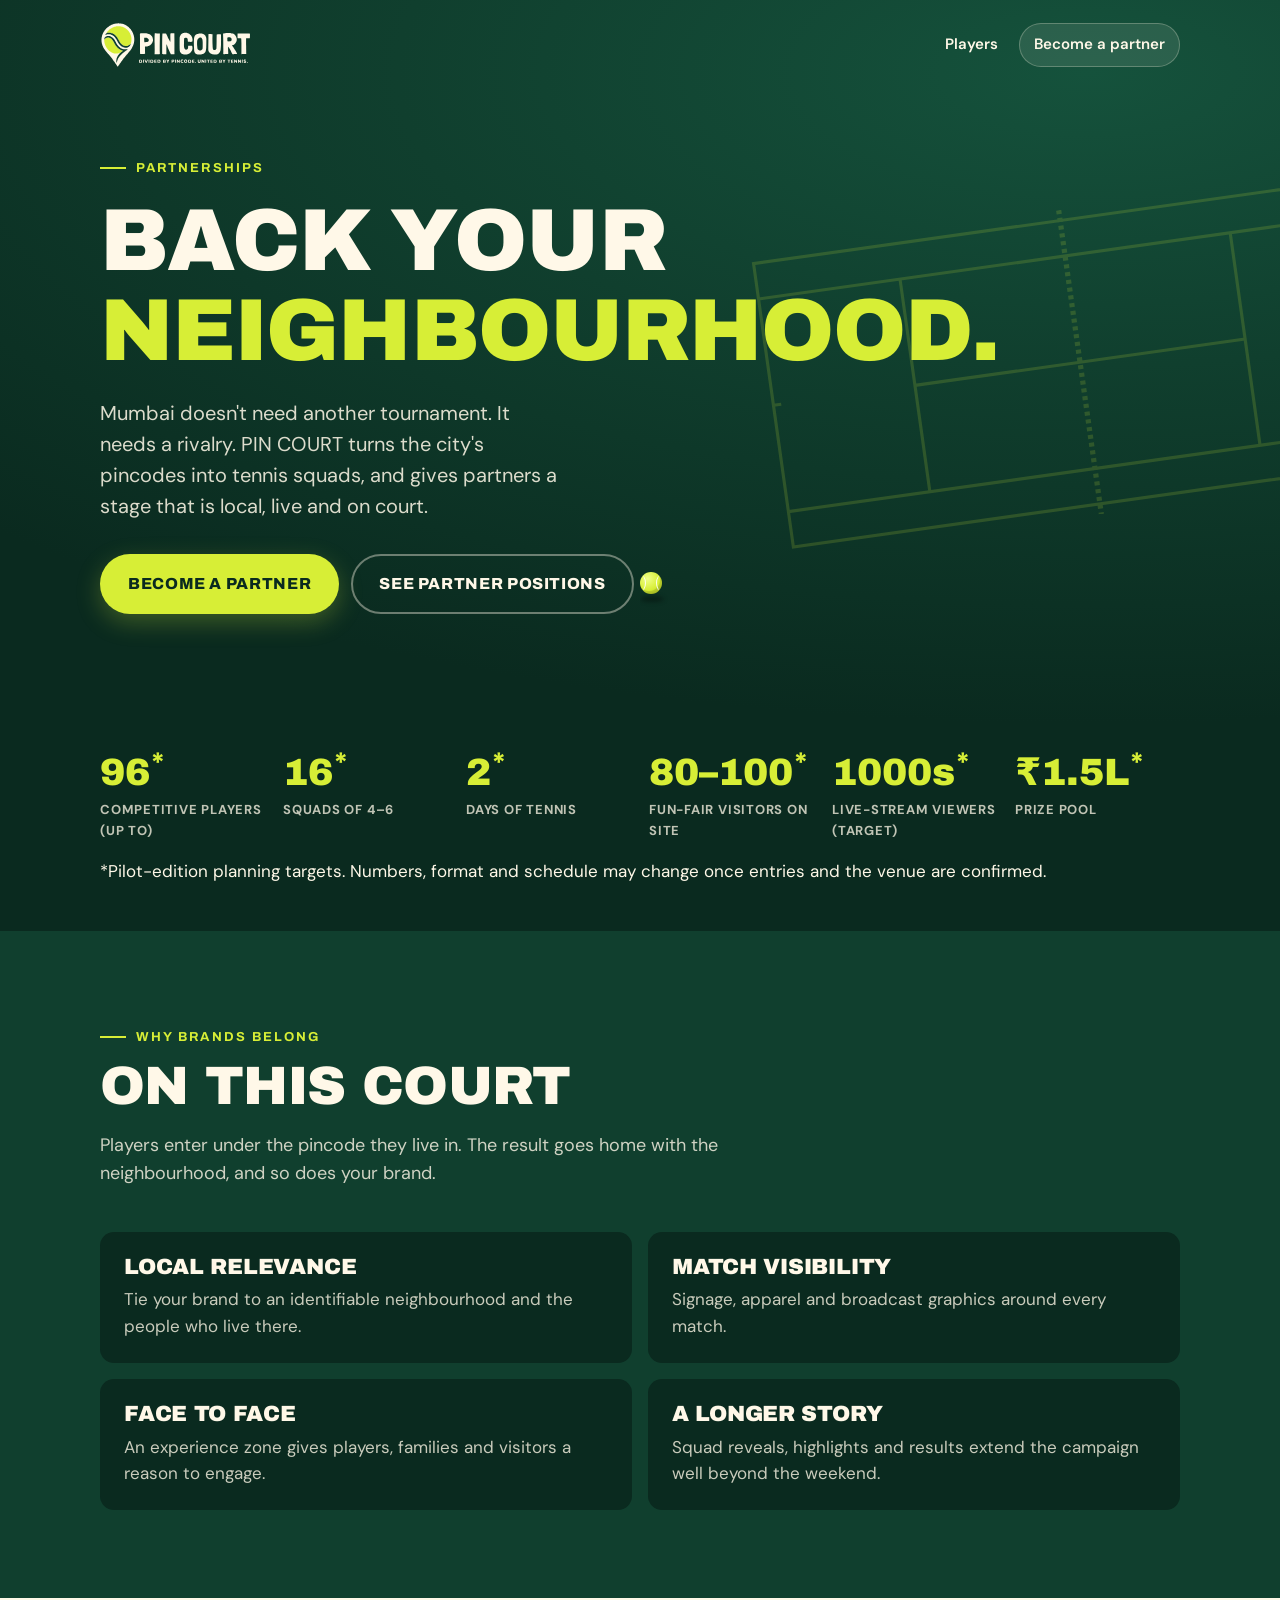
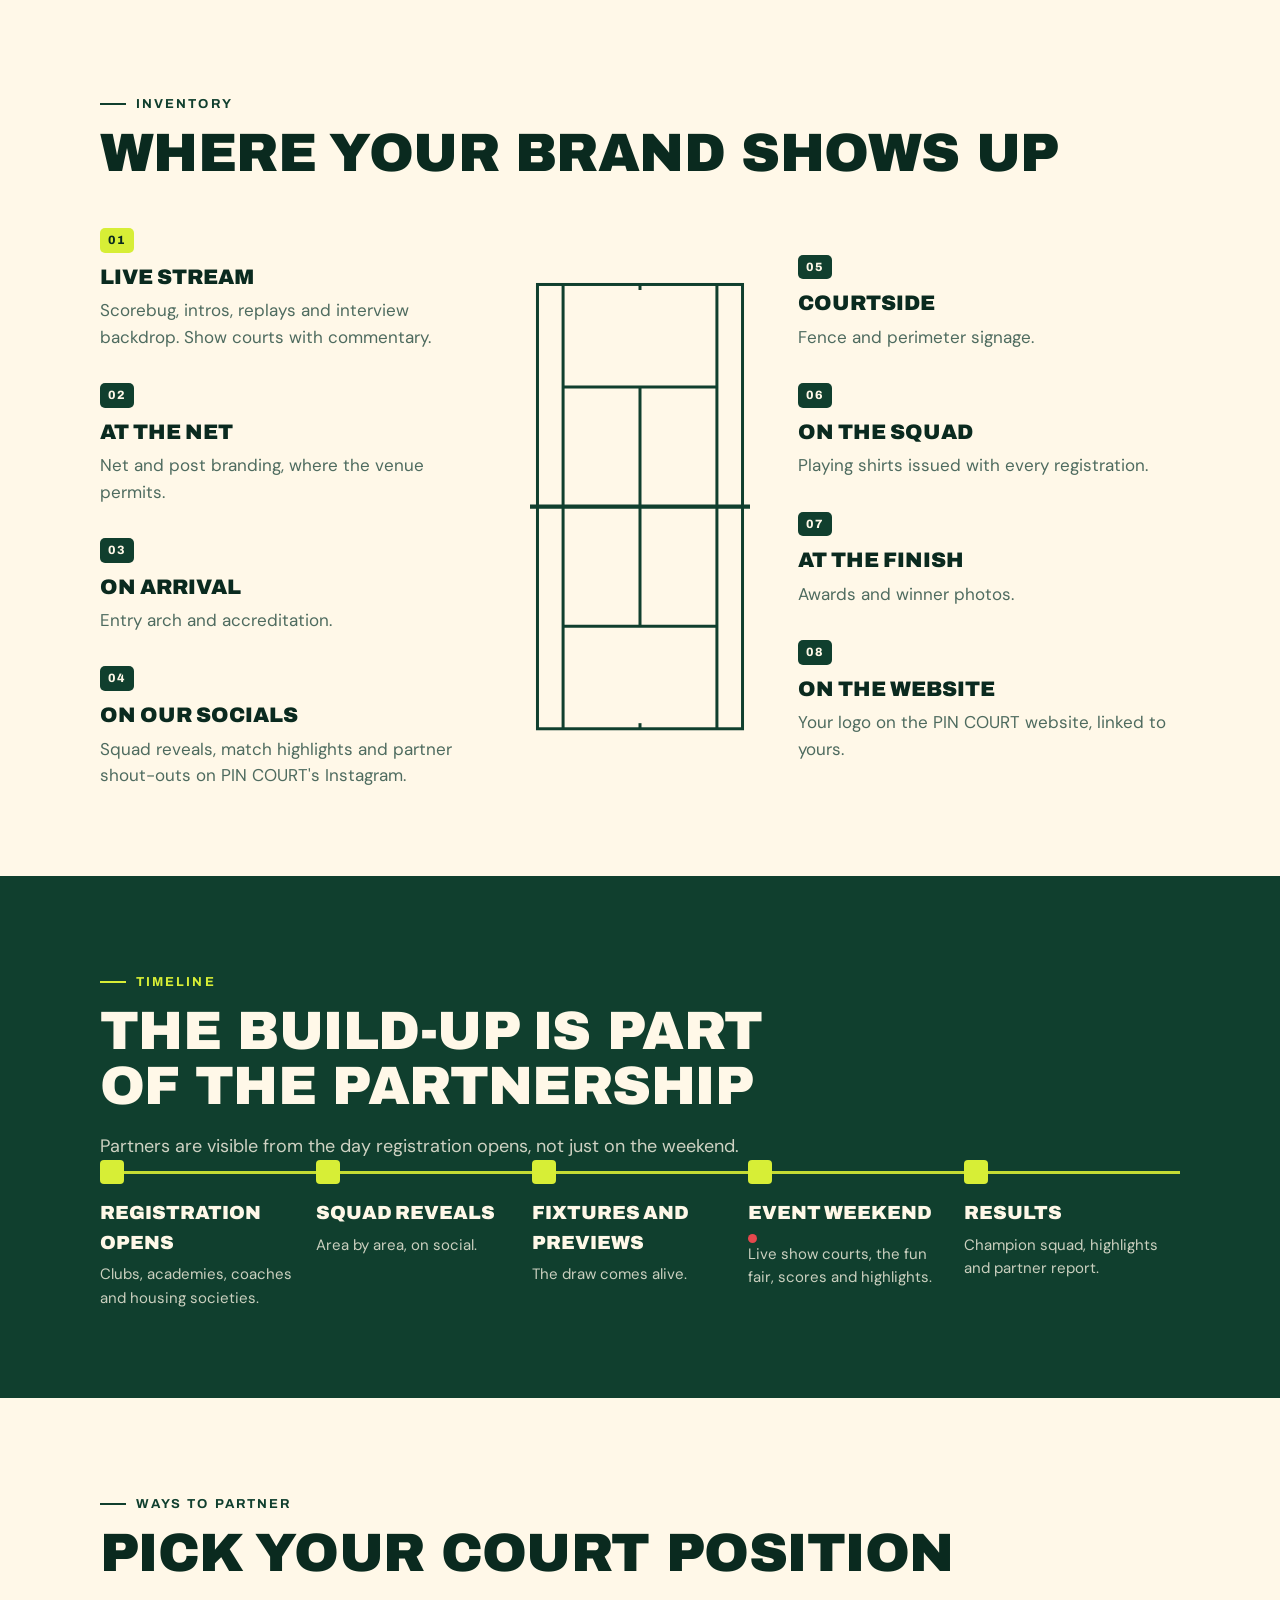
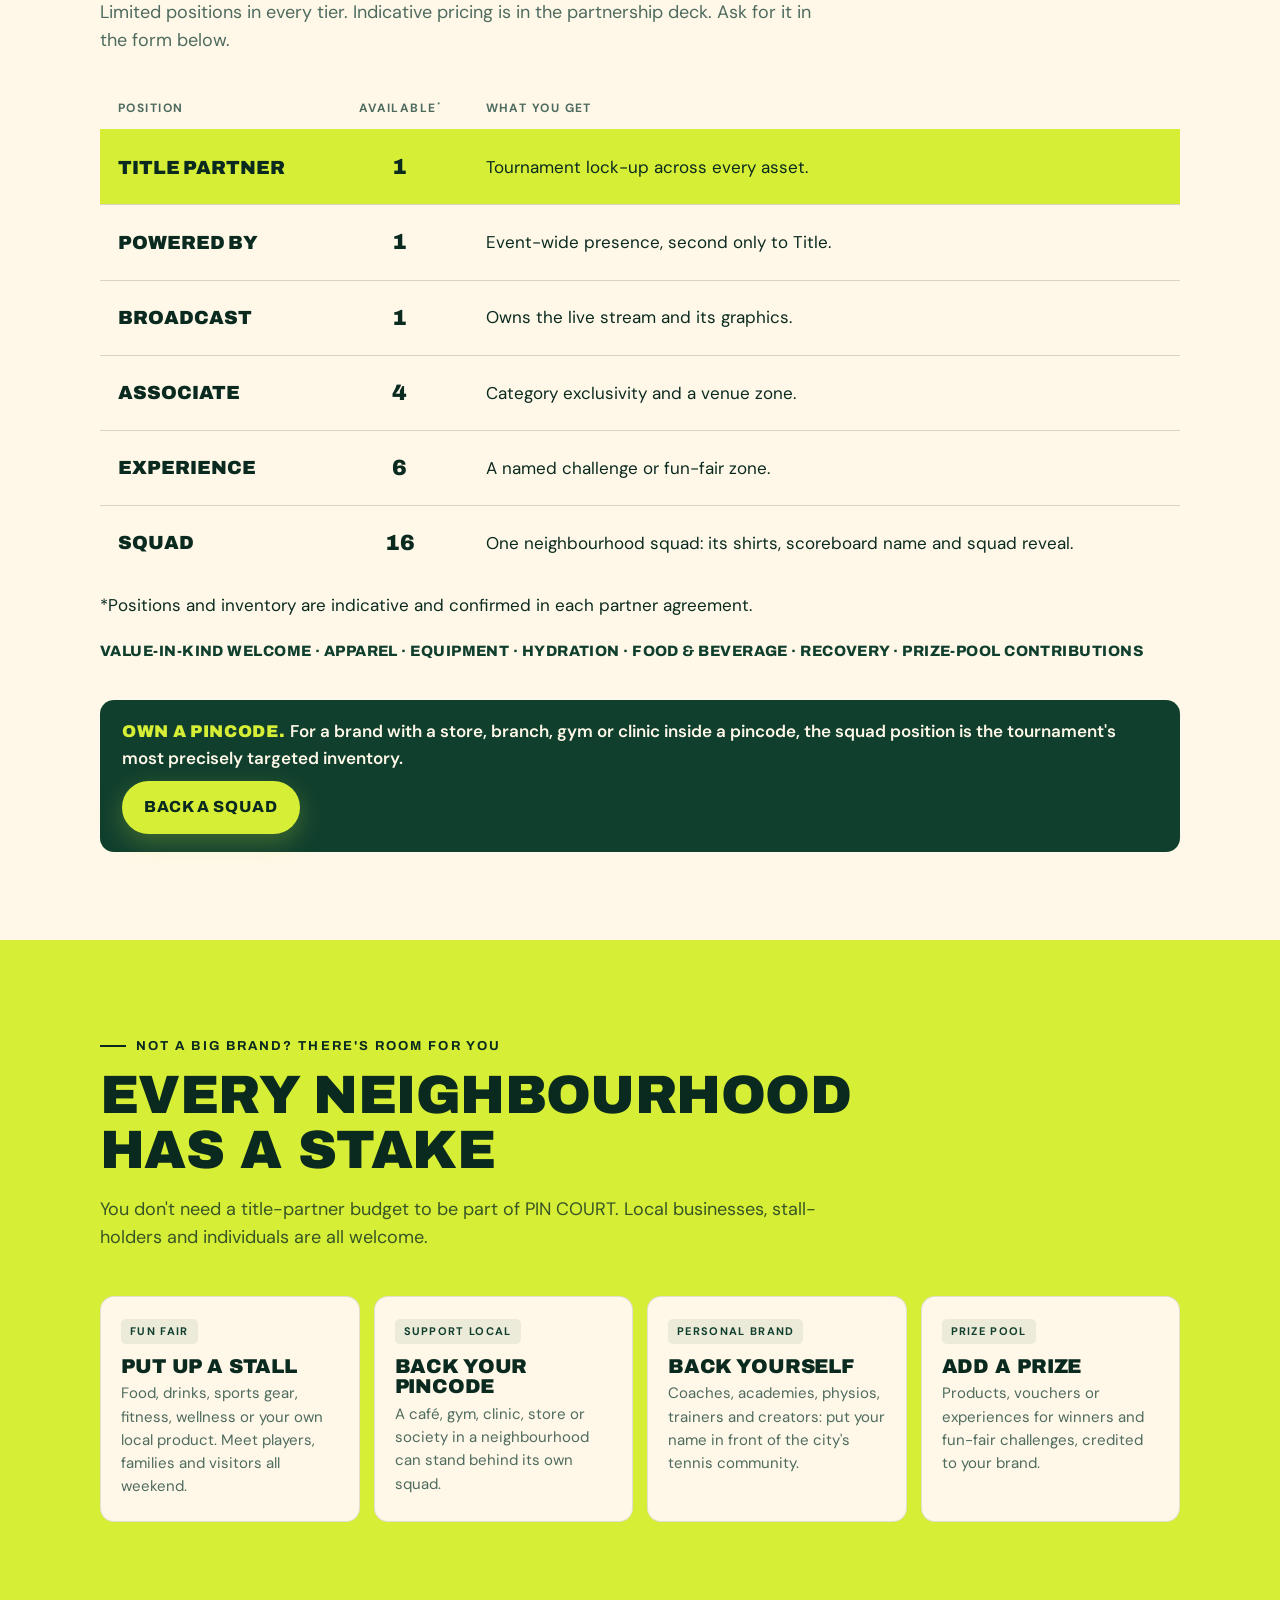
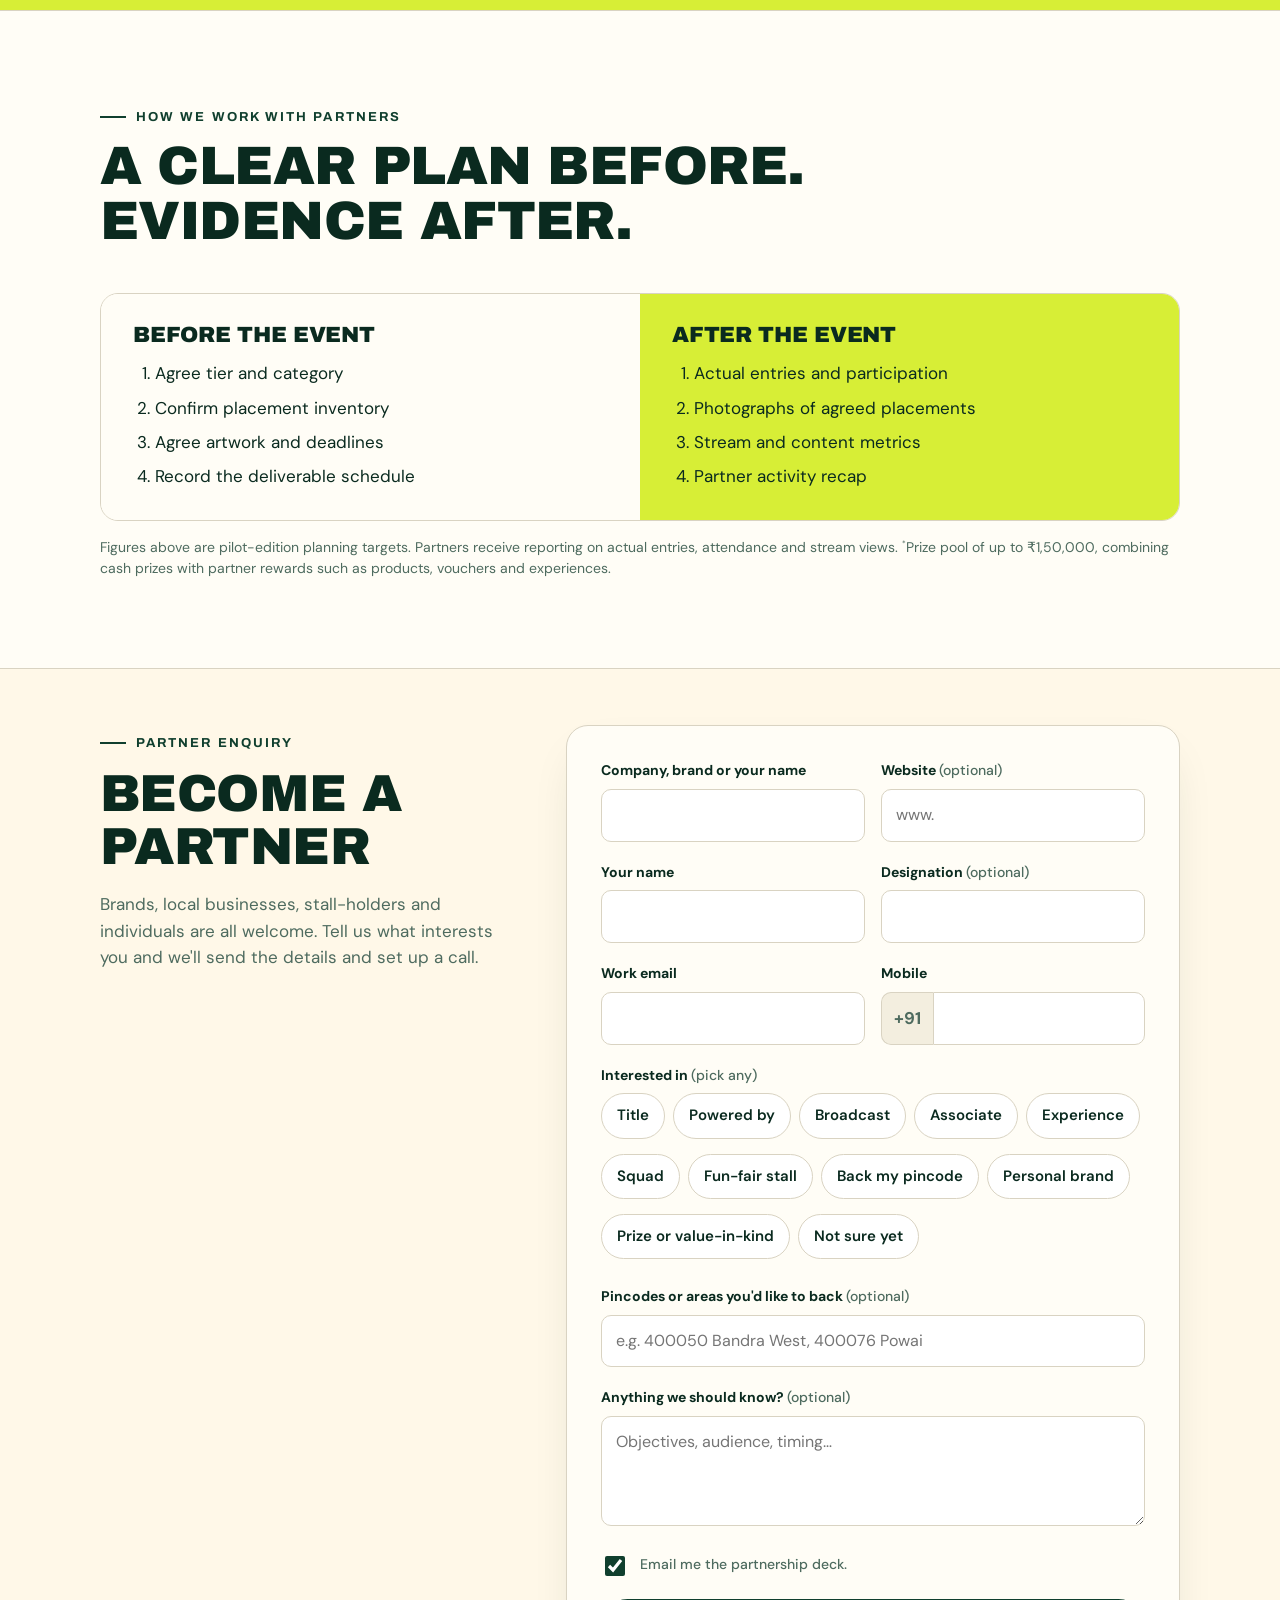
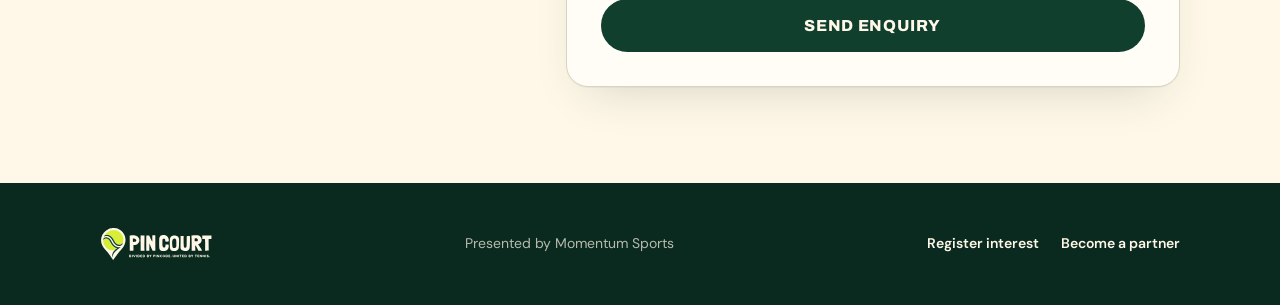
==== commit 58ac9b82: "Add indicative asterisks and load animation script" ====
--- a/partners.html
+++ b/partners.html
@@ -59,13 +59,14 @@
 
 <div class="band" aria-label="The scoreboard">
   <div class="wrap band-grid">
-    <div class="band-item"><b>96</b><span>Competitive players (up to)</span></div>
-    <div class="band-item"><b>16</b><span>Squads of 4–6</span></div>
-    <div class="band-item"><b>2</b><span>Days of tennis</span></div>
-    <div class="band-item"><b>80–100</b><span>Fun-fair visitors on site</span></div>
-    <div class="band-item"><b>1000s</b><span>Live-stream viewers (target)</span></div>
+    <div class="band-item"><b>96<sup>*</sup></b><span>Competitive players (up to)</span></div>
+    <div class="band-item"><b>16<sup>*</sup></b><span>Squads of 4–6</span></div>
+    <div class="band-item"><b>2<sup>*</sup></b><span>Days of tennis</span></div>
+    <div class="band-item"><b>80–100<sup>*</sup></b><span>Fun-fair visitors on site</span></div>
+    <div class="band-item"><b>1000s<sup>*</sup></b><span>Live-stream viewers (target)</span></div>
     <div class="band-item"><b>₹1.5L<sup>*</sup></b><span>Prize pool</span></div>
   </div>
+  <div class="wrap"><p class="band-note">*Pilot-edition planning targets. Numbers, format and schedule may change once entries and the venue are confirmed.</p></div>
 </div>
 
 <section class="section dark">
@@ -126,7 +127,7 @@
     <p class="intro">Limited positions in every tier. Indicative pricing is in the partnership deck. Ask for it in the form below.</p>
     <div class="section-body table-wrap">
       <table class="tier-table">
-        <thead><tr><th>Position</th><th class="slots">Available</th><th>What you get</th></tr></thead>
+        <thead><tr><th>Position</th><th class="slots">Available<sup>*</sup></th><th>What you get</th></tr></thead>
         <tbody>
           <tr class="top"><td class="name">Title partner</td><td class="slots">1</td><td>Tournament lock-up across every asset.</td></tr>
           <tr><td class="name">Powered by</td><td class="slots">1</td><td>Event-wide presence, second only to Title.</td></tr>
@@ -137,6 +138,7 @@
         </tbody>
       </table>
     </div>
+    <p class="note" style="margin-top:12px">*Positions and inventory are indicative and confirmed in each partner agreement.</p>
     <p class="vik">Value-in-kind welcome · Apparel · Equipment · Hydration · Food &amp; beverage · Recovery · Prize-pool contributions</p>
 
     <div class="callout" style="margin-top:36px;background:var(--forest);color:var(--cream);border:0;align-items:center;justify-content:space-between">
@@ -283,5 +285,6 @@
 
 <script src="config.js"></script>
 <script src="assets/forms.js"></script>
+<script src="assets/fx.js"></script>
 </body>
 </html>
--- a/assets/styles.css
+++ b/assets/styles.css
@@ -408,3 +408,93 @@
 .fair-card.big { background-image: linear-gradient(to top, var(--deep) 42%, rgba(10,42,31,.55) 100%), url("court.svg"); }
 .fair-card .tag { align-self: flex-start; }
 .cats sup, .band-item sup { font-size: .75em; color: var(--lime); margin-left: 2px; }
+
+/* =========================================================
+   v5: playful motion layer (fx.js). All motion is transform/opacity,
+   and everything is switched off for prefers-reduced-motion.
+   ========================================================= */
+@media (pointer: fine) {
+  html.fx-cursor, html.fx-cursor body { cursor: url("data:image/svg+xml,%3Csvg%20xmlns%3D%22http%3A//www.w3.org/2000/svg%22%20width%3D%2228%22%20height%3D%2228%22%20viewBox%3D%220%200%2028%2028%22%3E%3Ccircle%20cx%3D%2214%22%20cy%3D%2214%22%20r%3D%2211.5%22%20fill%3D%22%23D7EE36%22%20stroke%3D%22%230A2A1F%22%20stroke-width%3D%222%22/%3E%3Cpath%20d%3D%22M5.2%207.5c4.2%202%204.2%2011%200%2013M22.8%207.5c-4.2%202-4.2%2011%200%2013%22%20fill%3D%22none%22%20stroke%3D%22%23FFFFFF%22%20stroke-width%3D%221.8%22%20stroke-linecap%3D%22round%22/%3E%3C/svg%3E") 14 14, auto; }
+  html.fx-cursor a, html.fx-cursor button, html.fx-cursor summary, html.fx-cursor label.chip, html.fx-cursor .chip input,
+  html.fx-cursor select, html.fx-cursor input[type=checkbox], html.fx-cursor [role=button] { cursor: url("data:image/svg+xml,%3Csvg%20xmlns%3D%22http%3A//www.w3.org/2000/svg%22%20width%3D%2232%22%20height%3D%2232%22%20viewBox%3D%220%200%2032%2032%22%3E%3Cg%20transform%3D%22rotate%28-35%2016%2016%29%22%3E%3Cellipse%20cx%3D%2216%22%20cy%3D%2210%22%20rx%3D%227.5%22%20ry%3D%229%22%20fill%3D%22%23FFF8E8%22%20fill-opacity%3D%22.35%22%20stroke%3D%22%230A2A1F%22%20stroke-width%3D%222.4%22/%3E%3Cellipse%20cx%3D%2216%22%20cy%3D%2210%22%20rx%3D%227.5%22%20ry%3D%229%22%20fill%3D%22none%22%20stroke%3D%22%23D7EE36%22%20stroke-width%3D%221.1%22/%3E%3Cpath%20d%3D%22M12%203.5v13M16%201.5v17M20%203.5v13M9.2%206h13.6M8.6%2010h14.8M9.2%2014h13.6%22%20stroke%3D%22%230A2A1F%22%20stroke-width%3D%22.7%22%20opacity%3D%22.7%22/%3E%3Cpath%20d%3D%22M14.2%2018.6l1.8%203.2%201.8-3.2%22%20fill%3D%22none%22%20stroke%3D%22%230A2A1F%22%20stroke-width%3D%221.6%22/%3E%3Crect%20x%3D%2214.6%22%20y%3D%2221.4%22%20width%3D%222.8%22%20height%3D%229.6%22%20rx%3D%221.2%22%20fill%3D%22%23103F2E%22%20stroke%3D%22%230A2A1F%22%20stroke-width%3D%22.8%22/%3E%3C/g%3E%3C/svg%3E") 10 6, pointer; }
+  html.fx-cursor input[type=text], html.fx-cursor input[type=email], html.fx-cursor input[type=tel], html.fx-cursor textarea { cursor: text; }
+}
+
+/* hero rally: a ball bouncing across the court drawing */
+.rally { position: absolute; inset: 0; pointer-events: none; overflow: hidden; }
+.rally .track { position: absolute; left: 0; bottom: 18%; width: 100%; height: 0; animation: rally-x 7s linear infinite; }
+.rally .hop { position: absolute; left: 0; bottom: 0; animation: rally-y 7s infinite; }
+.rally .ball { display: block; width: 22px; height: 22px; border-radius: 50%; background: radial-gradient(circle at 35% 30%, #F1FF8A, var(--lime) 55%, #A9BE1A); box-shadow: inset -2px -3px 0 rgba(0,0,0,.12); position: relative; animation: spin .7s linear infinite; }
+.rally .ball::before, .rally .ball::after { content: ""; position: absolute; top: 2px; bottom: 2px; width: 10px; border: 1.6px solid rgba(255,255,255,.9); border-radius: 50%; }
+.rally .ball::before { left: -6px; border-left-color: transparent; border-top-color: transparent; border-bottom-color: transparent; }
+.rally .ball::after { right: -6px; border-right-color: transparent; border-top-color: transparent; border-bottom-color: transparent; }
+.rally .shadow { position: absolute; left: 0; bottom: -8px; width: 24px; height: 6px; border-radius: 50%; background: rgba(0,0,0,.35); filter: blur(2px); animation: rally-shadow 7s infinite; }
+@keyframes spin { to { transform: rotate(360deg); } }
+@keyframes rally-x { 0% { transform: translateX(-60px); } 70%, 100% { transform: translateX(calc(100vw + 60px)); } }
+@keyframes rally-y {
+  0% { transform: translateY(-260px); animation-timing-function: cubic-bezier(.5,0,1,.5); }
+  16% { transform: translateY(0); animation-timing-function: cubic-bezier(0,.5,.5,1); }
+  32% { transform: translateY(-170px); animation-timing-function: cubic-bezier(.5,0,1,.5); }
+  46% { transform: translateY(0); animation-timing-function: cubic-bezier(0,.5,.5,1); }
+  58% { transform: translateY(-90px); animation-timing-function: cubic-bezier(.5,0,1,.5); }
+  70%, 100% { transform: translateY(0); }
+}
+@keyframes rally-shadow {
+  0% { transform: scale(.3); opacity: 0; } 16% { transform: scale(1); opacity: 1; } 32% { transform: scale(.45); opacity: .4; }
+  46% { transform: scale(1); opacity: 1; } 58% { transform: scale(.6); opacity: .6; } 70% { transform: scale(1); opacity: 1; } 71%, 100% { opacity: 0; }
+}
+.hero .wrap { position: relative; z-index: 1; }
+
+/* hero pin: gentle float, tap to make it bounce */
+.hero-mark img { animation: drop 1s cubic-bezier(.2,.8,.2,1) both, float 5s ease-in-out 1s infinite; cursor: inherit; }
+@keyframes float { 50% { transform: translateY(-12px) rotate(-2deg); } }
+.hero-mark.boing img { animation: boing .6s cubic-bezier(.3,1.6,.5,1); }
+@keyframes boing { 0% { transform: scale(1,1); } 30% { transform: scale(1.12,.86) translateY(10px); } 60% { transform: scale(.92,1.1) translateY(-26px); } 100% { transform: none; } }
+
+/* click: a ball-mark ripple where you click */
+.hit { position: fixed; z-index: 9999; pointer-events: none; width: 14px; height: 14px; margin: -7px 0 0 -7px; border-radius: 50%; border: 2px solid var(--lime); animation: hit .55s ease-out forwards; }
+.hit.dark { border-color: var(--forest); }
+@keyframes hit { from { transform: scale(.4); opacity: 1; } to { transform: scale(3.6); opacity: 0; } }
+
+/* scroll reveal (only once fx.js has loaded; never left hidden) */
+html.fx .reveal { opacity: 0; transform: translateY(22px); transition: opacity .7s ease, transform .7s cubic-bezier(.2,.8,.2,1); transition-delay: var(--d, 0s); }
+html.fx .reveal.in { opacity: 1; transform: none; }
+
+/* buttons: the ball rolls in on hover */
+.btn { position: relative; overflow: hidden; }
+.btn::after { content: ""; position: absolute; width: 12px; height: 12px; border-radius: 50%; background: var(--lime); right: -16px; top: 50%; margin-top: -6px; transition: transform .45s cubic-bezier(.2,.8,.2,1); box-shadow: inset -1px -2px 0 rgba(0,0,0,.15); }
+.btn-lime::after { background: var(--forest); }
+.btn:hover::after { transform: translateX(-26px) rotate(-200deg); }
+.btn:hover { padding-right: 40px; }
+.btn { transition: transform .15s, background .2s, color .2s, box-shadow .2s, padding .3s; }
+
+/* bracket: a ball drops through the rounds to the final */
+.bracket { position: relative; }
+.bracket .runner { position: absolute; left: 33px; top: 0; width: 16px; height: 16px; border-radius: 50%; background: var(--lime); box-shadow: 0 0 0 4px rgba(215,238,54,.18); opacity: 0; }
+.bracket.in .runner { animation: run-down 2.6s cubic-bezier(.5,0,.3,1) .4s forwards; }
+@keyframes run-down { 0% { opacity: 0; transform: translateY(0); } 10% { opacity: 1; } 85% { opacity: 1; transform: translateY(var(--h, 300px)); } 100% { opacity: 0; transform: translateY(var(--h, 300px)) scale(2.2); } }
+.bracket.in .stage.final { animation: champ .6s ease 2.7s both; }
+@keyframes champ { 50% { transform: scale(1.06); box-shadow: 0 0 0 10px rgba(215,238,54,.25); } }
+
+/* fun fair: a ball keeps bouncing on the One-Point Shootout card */
+.fair-card.big { position: relative; overflow: hidden; }
+.fair-card.big .mini { position: absolute; right: 34px; top: 34px; width: 34px; height: 34px; }
+.fair-card.big .mini i { position: absolute; inset: 0; border-radius: 50%; background: radial-gradient(circle at 35% 30%, #F1FF8A, var(--lime) 55%, #A9BE1A); animation: mini-bounce 1.1s cubic-bezier(.5,0,.5,1) infinite alternate; }
+.fair-card.big .mini b { position: absolute; left: 4px; right: 4px; bottom: -64px; height: 8px; border-radius: 50%; background: rgba(0,0,0,.45); filter: blur(2px); animation: mini-shadow 1.1s cubic-bezier(.5,0,.5,1) infinite alternate; }
+@keyframes mini-bounce { from { transform: translateY(0); } to { transform: translateY(60px) scale(1.08,.92); } }
+@keyframes mini-shadow { from { transform: scale(.5); opacity: .3; } to { transform: scale(1.1); opacity: .9; } }
+.fair-card { transition: transform .25s cubic-bezier(.2,.8,.2,1), box-shadow .25s; }
+.fair-card:hover { transform: translateY(-4px) rotate(-.4deg); box-shadow: 0 16px 30px -18px rgba(10,42,31,.5); }
+
+/* pincode card: last three digits flicker through real Mumbai codes */
+.pin-card .roll { display: inline-block; min-width: 3.3ch; }
+
+@media (max-width: 900px) { .rally .ball { width: 16px; height: 16px; } .rally .track { bottom: 8%; } }
+@media (prefers-reduced-motion: reduce) {
+  .rally, .fair-card.big .mini, .bracket .runner { display: none; }
+  html.fx .reveal { opacity: 1; transform: none; }
+}
+.rally { left: 50%; }
+@keyframes rally-x { 0% { transform: translateX(-40px); } 70%, 100% { transform: translateX(calc(50vw + 60px)); } }
+.cats li sup { margin-left: -12px; }
+@media (max-width: 900px) { .rally { display: none; } }
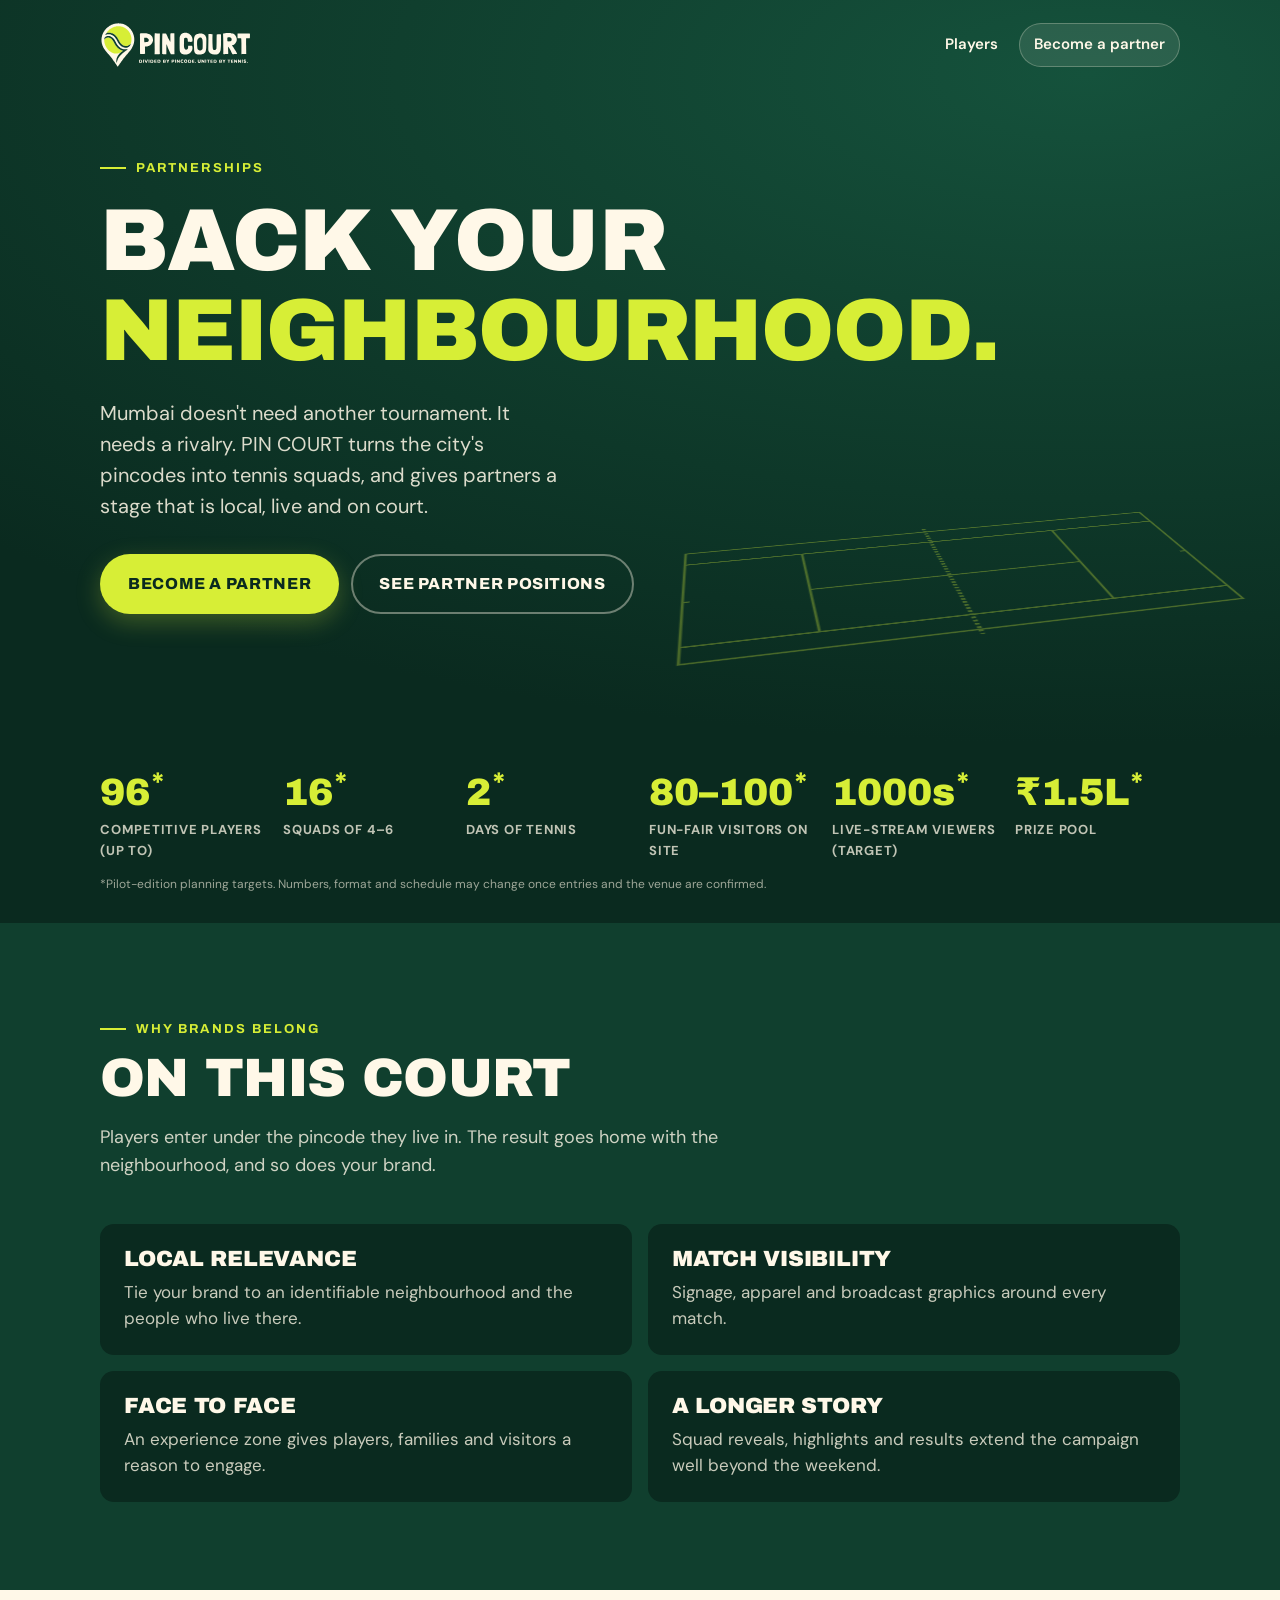
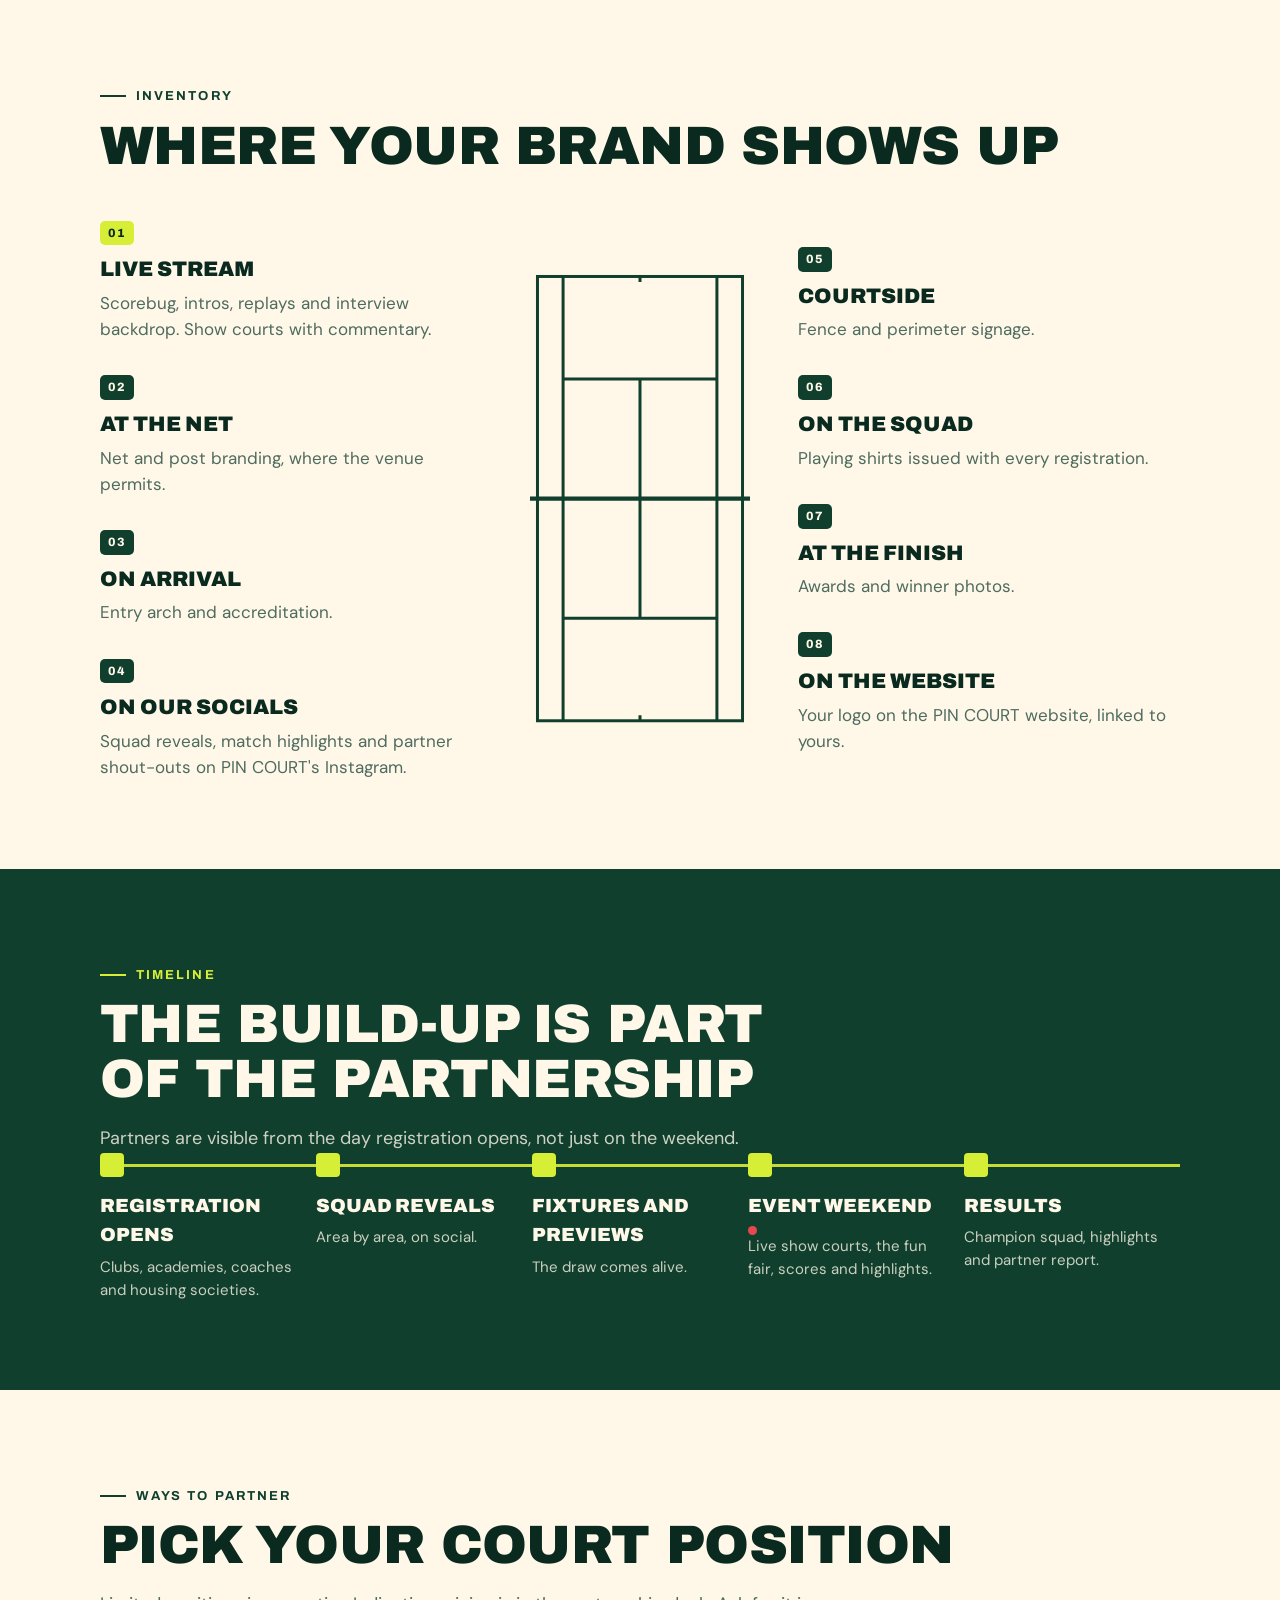
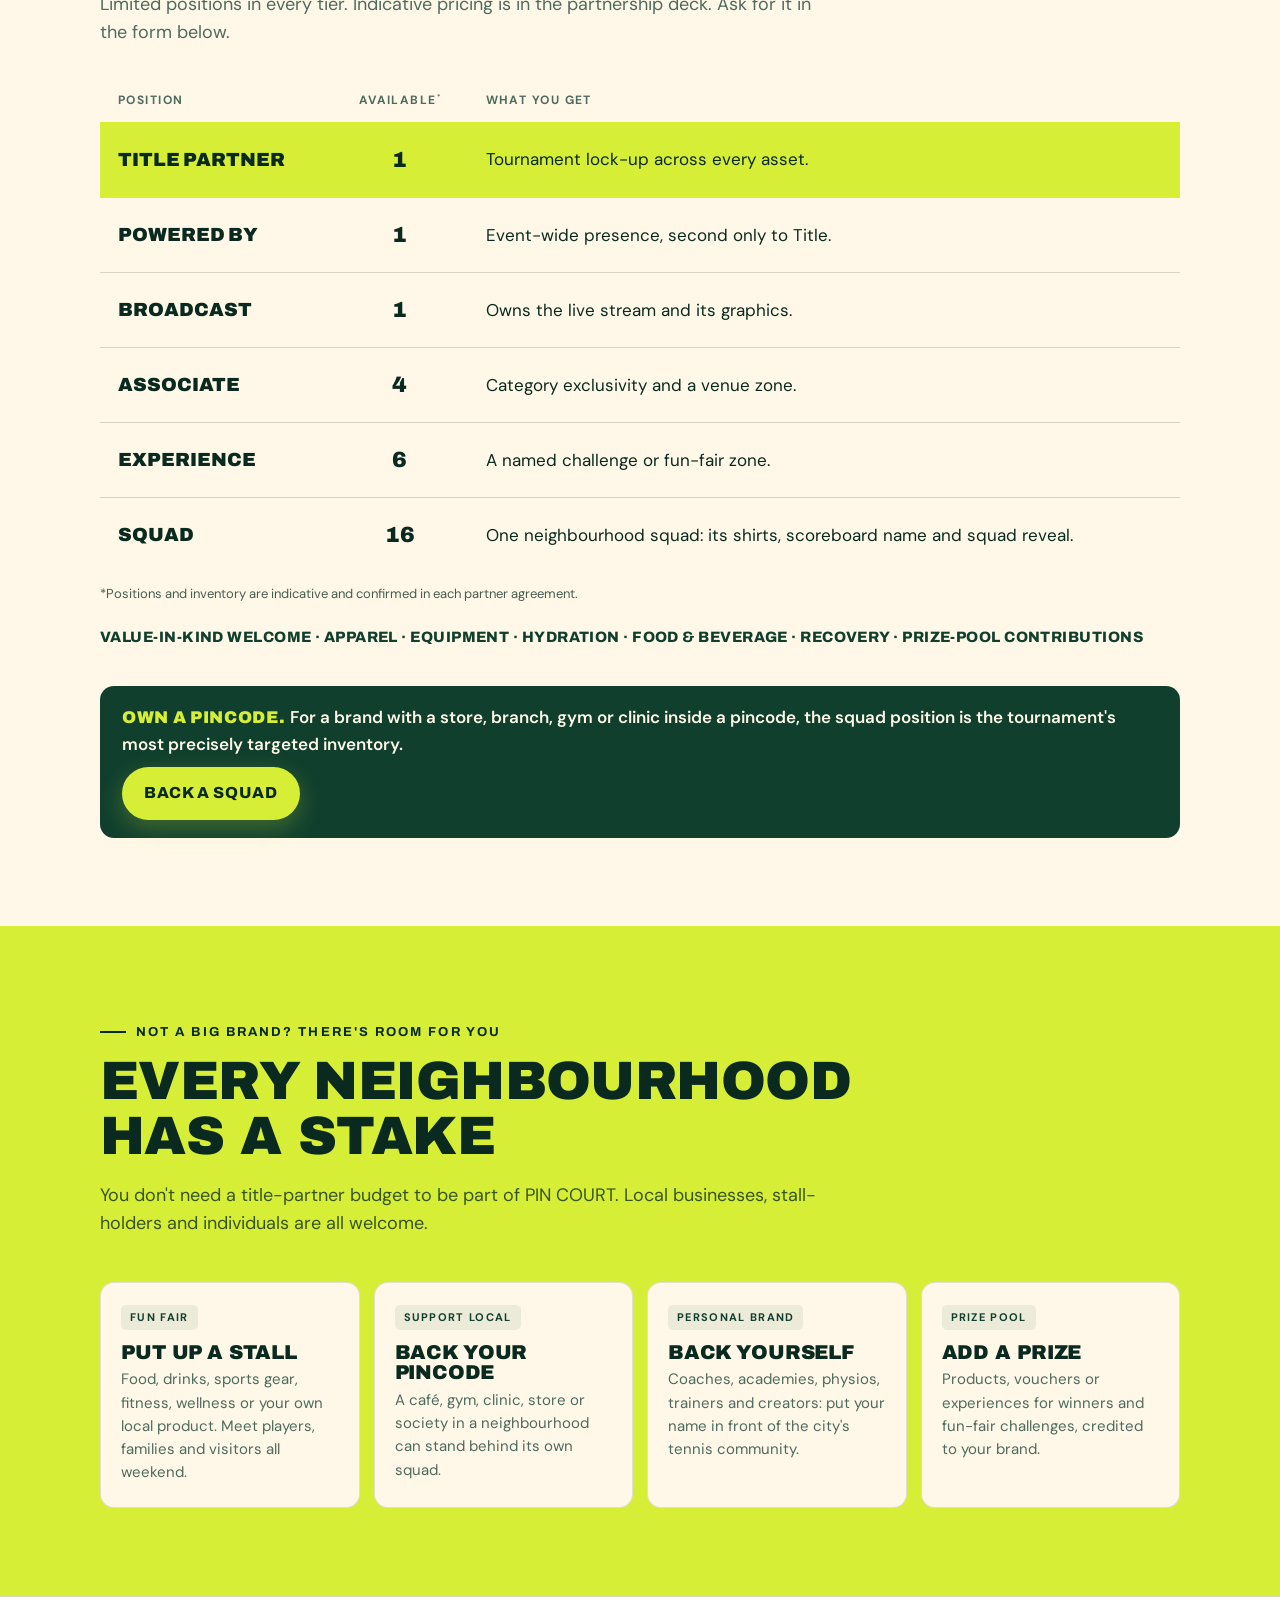
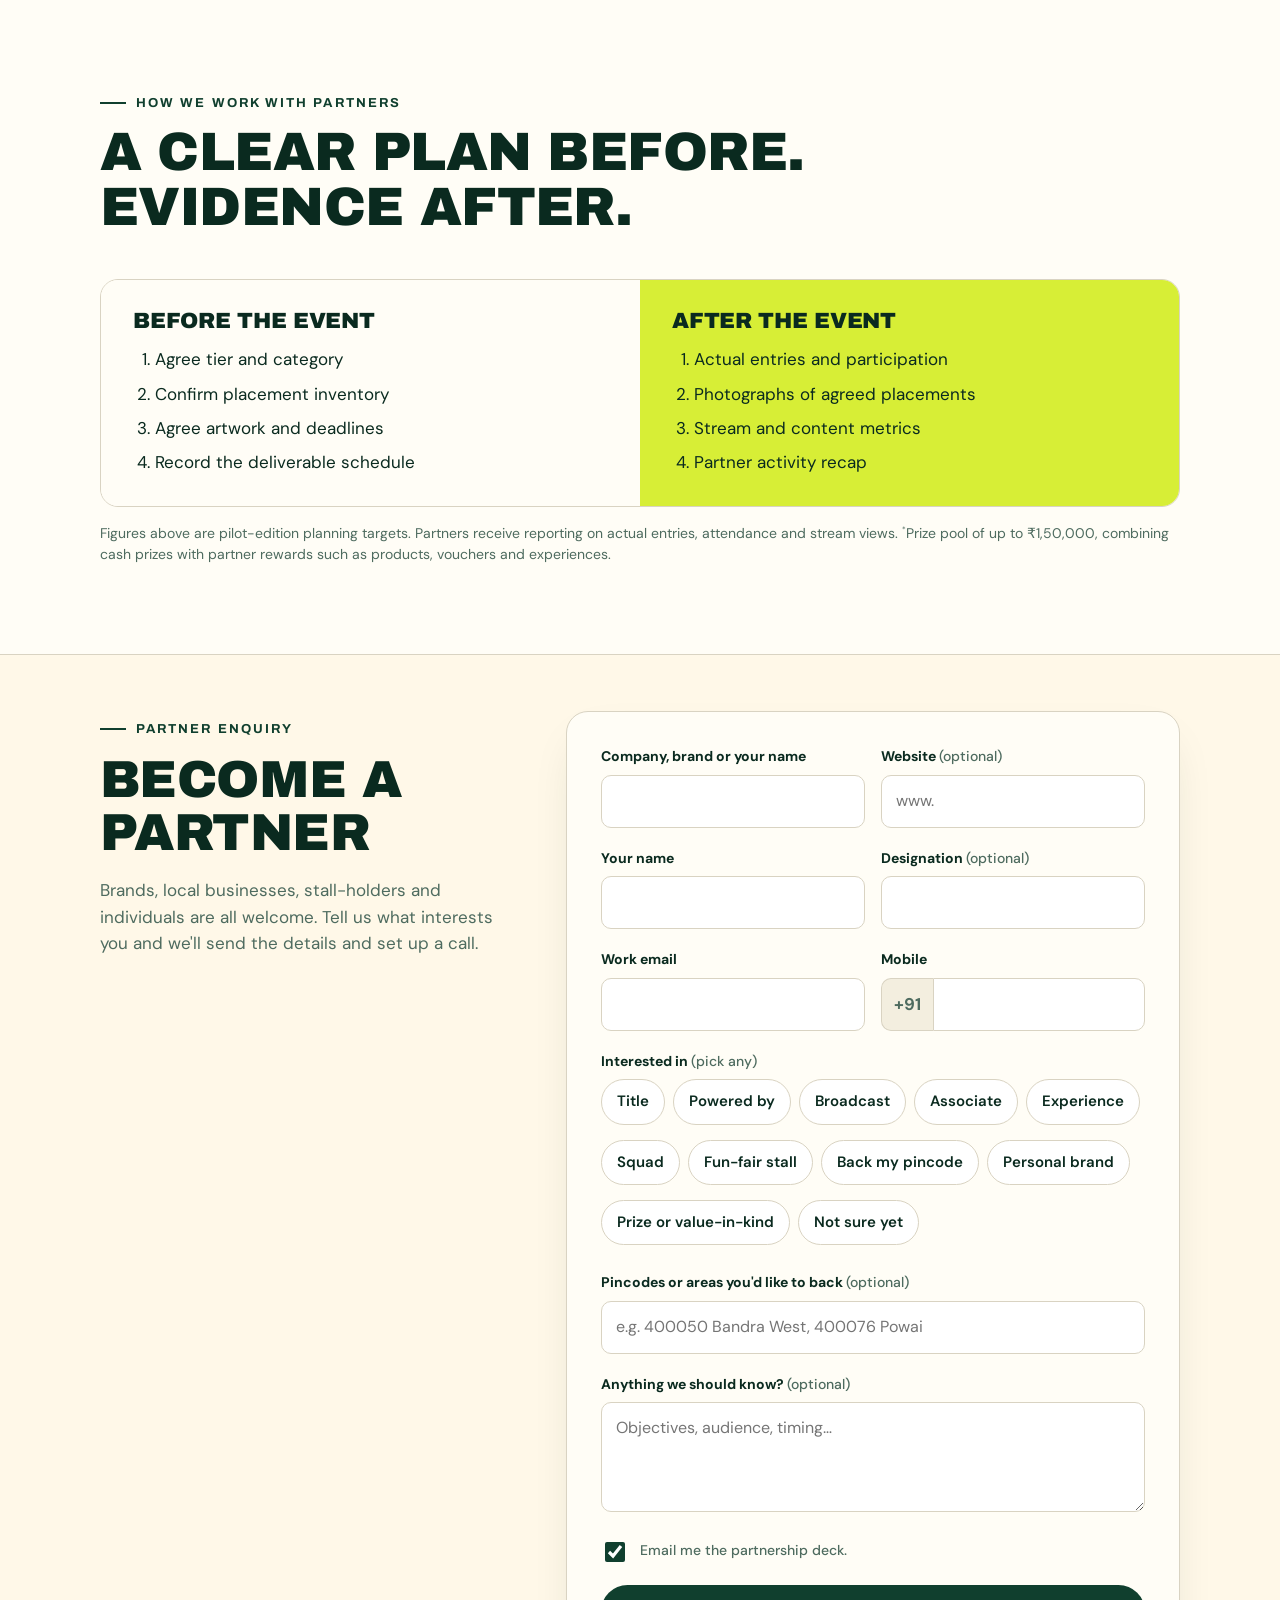
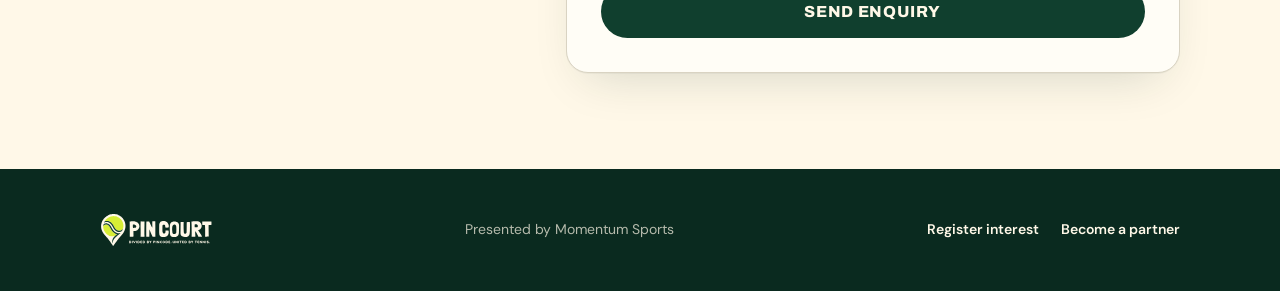
==== commit 069e42b8: "Version tags so updates show immediately" ====
--- a/partners.html
+++ b/partners.html
@@ -15,7 +15,7 @@
   <link rel="icon" type="image/png" href="assets/favicon.png">
   <link rel="apple-touch-icon" href="assets/apple-touch-icon.png">
   <link rel="preload" href="assets/fonts/archivo-latin-900-normal.woff2" as="font" type="font/woff2" crossorigin>
-  <link rel="stylesheet" href="assets/styles.css">
+  <link rel="stylesheet" href="assets/styles.css?v=7">
 </head>
 <body>
 
@@ -283,8 +283,8 @@
   </div>
 </footer>
 
-<script src="config.js"></script>
-<script src="assets/forms.js"></script>
-<script src="assets/fx.js"></script>
+<script src="config.js?v=7"></script>
+<script src="assets/forms.js?v=7"></script>
+<script src="assets/fx.js?v=7"></script>
 </body>
 </html>
--- a/assets/styles.css
+++ b/assets/styles.css
@@ -498,3 +498,123 @@
 @keyframes rally-x { 0% { transform: translateX(-40px); } 70%, 100% { transform: translateX(calc(50vw + 60px)); } }
 .cats li sup { margin-left: -12px; }
 @media (max-width: 900px) { .rally { display: none; } }
+
+/* =========================================================
+   v6: live ball cursor with wake + shadow, pin standing on the court
+   ========================================================= */
+html.fx-live, html.fx-live * { cursor: none !important; }
+html.fx-live input[type=text], html.fx-live input[type=email], html.fx-live input[type=tel], html.fx-live textarea { cursor: text !important; }
+.cur, .cur-shadow, .cur-trail { position: fixed; left: 0; top: 0; pointer-events: none; z-index: 10000; will-change: transform; }
+.cur { width: 26px; height: 26px; margin: -13px 0 0 -13px; transition: opacity .2s; }
+.cur .b { position: absolute; inset: 0; border-radius: 50%; background: radial-gradient(circle at 35% 30%, #F1FF8A, #D7EE36 55%, #A9BE1A); border: 2px solid #0A2A1F; box-shadow: 0 0 0 2px rgba(255,248,232,.9); transition: transform .18s cubic-bezier(.2,.8,.2,1), opacity .15s, background .2s; }
+.cur .b::before, .cur .b::after { content: ""; position: absolute; top: 2px; bottom: 2px; width: 9px; border: 1.6px solid #fff; border-radius: 50%; }
+.cur .b::before { left: -5px; border-left-color: transparent; border-top-color: transparent; border-bottom-color: transparent; }
+.cur .b::after { right: -5px; border-right-color: transparent; border-top-color: transparent; border-bottom-color: transparent; }
+.cur .r { position: absolute; left: -6px; top: -8px; width: 40px; height: 40px; opacity: 0; transform: rotate(-30deg) scale(.6); transition: transform .2s cubic-bezier(.2,.8,.2,1), opacity .15s; filter: drop-shadow(0 0 1.5px rgba(255,248,232,.95)); }
+.cur.on-link .b { transform: scale(.55) translate(16px, 16px); }
+.cur.on-link .r { opacity: 1; transform: rotate(-20deg) scale(1); }
+.cur.down .b { transform: scale(.8, .7); }
+.cur.down.on-link .r { transform: rotate(10deg) scale(1.05); }
+.cur.on-lime .b { background: radial-gradient(circle at 35% 30%, #FFFFFF, #FFF8E8 55%, #E9E1CB); border-color: #0A2A1F; }
+.cur.on-lime .b::before, .cur.on-lime .b::after { border-color: #103F2E; }
+.cur.on-lime .b::before { border-left-color: transparent; border-top-color: transparent; border-bottom-color: transparent; }
+.cur.on-lime .b::after { border-right-color: transparent; border-top-color: transparent; border-bottom-color: transparent; }
+.cur.hide, .cur-shadow.hide, .cur-trail.hide { opacity: 0 !important; }
+.cur-shadow { width: 24px; height: 8px; margin: -4px 0 0 -12px; border-radius: 50%; background: rgba(5,20,14,.45); filter: blur(2.5px); transition: opacity .2s; }
+.cur-trail { width: 12px; height: 12px; margin: -6px 0 0 -6px; border-radius: 50%; background: #D7EE36; border: 1.5px solid #0A2A1F; }
+.cur-trail.on-lime { background: #FFF8E8; }
+
+/* hero: the pin is dropped onto a court lying flat beneath it */
+@media (min-width: 901px) {
+  .hero .court { right: 2%; left: auto; top: auto; bottom: 6%; width: 620px; opacity: .3; transform: perspective(900px) rotateX(64deg) rotateZ(-14deg); transform-origin: 50% 70%; }
+  .hero-mark { position: relative; align-self: end; margin-bottom: 40px; }
+  .hero-mark::after { content: ""; position: absolute; left: 50%; bottom: -14px; width: 46%; height: 22px; margin-left: -23%; border-radius: 50%; background: rgba(0,0,0,.45); filter: blur(6px); animation: pin-shadow 5s ease-in-out 1s infinite; }
+  .hero-mark img { filter: none; }
+  @keyframes pin-shadow { 50% { transform: scale(.82); opacity: .7; } }
+  .hero-mark { filter: none; }
+  .rally { left: 52%; }
+  .rally .track { bottom: 14%; }
+}
+.band-note { margin: 14px 0 0; font-size: 12px; color: rgba(255,248,232,.6); }
+.section .note { margin: 22px 0 0; font-size: 13px; opacity: .75; }
+@media (min-width: 901px) {
+  .hero { padding-bottom: 130px; }
+  .hero .court { bottom: 9%; width: 560px; right: 3%; }
+  .hero-mark { margin-bottom: 70px; width: min(270px, 64%); }
+}
+.cur .r { width: 52px; height: 52px; left: -12px; top: -16px; }
+
+/* =========================================================
+   v7: hero court scene (perspective court, raised net, pin on the net)
+   ========================================================= */
+.hero-scene { position: relative; width: 100%; max-width: 580px; justify-self: end; }
+.scene { display: block; width: 100%; height: auto; overflow: visible; }
+.scene .sur { fill: rgba(0,0,0,.16); }
+.scene .surf { fill: #1A5A3F; }
+.scene .ln { stroke: rgba(255,248,232,.85); stroke-width: 1.6; stroke-linecap: round; }
+.scene .netbody { fill: rgba(10,42,31,.38); }
+.scene .mesh { stroke: rgba(255,248,232,.22); stroke-width: .6; }
+.scene .tape { fill: none; stroke: #FFF8E8; stroke-width: 3; stroke-linejoin: round; }
+.scene .post { stroke: #0A2A1F; stroke-width: 5; stroke-linecap: round; }
+.scene .strap { stroke: #FFF8E8; stroke-width: 2; opacity: .8; }
+.scene .scene-pin { cursor: pointer; }
+.scene .scene-pin image { transform-box: fill-box; transform-origin: 50% 100%; animation: pin-bob 3.2s ease-in-out infinite; }
+.scene .pin-shadow { fill: rgba(0,0,0,.35); filter: blur(2px); transform-box: fill-box; transform-origin: center; animation: pin-shade 3.2s ease-in-out infinite; }
+@keyframes pin-bob { 50% { transform: translateY(-7px); } }
+@keyframes pin-shade { 50% { transform: scale(.82); opacity: .7; } }
+.scene .scene-pin.boing image { animation: pin-boing .7s cubic-bezier(.3,1.5,.5,1); }
+@keyframes pin-boing { 0% { transform: scale(1,1); } 25% { transform: scale(1.12,.84); } 55% { transform: translateY(-34px) scale(.94,1.08); } 100% { transform: none; } }
+.scene .sball circle { fill: url(#ballg); stroke: rgba(10,42,31,.5); stroke-width: .6; }
+.scene .sshadow { fill: rgba(0,0,0,.45); }
+.scene .mark { fill: none; stroke: #FFF8E8; stroke-width: 1.2; opacity: 0; animation: mark 1.4s ease-out forwards; }
+@keyframes mark { 0% { opacity: .9; } 100% { opacity: 0; } }
+.scene-hint { margin: 6px 0 0; text-align: center; font-size: 12px; letter-spacing: .14em; text-transform: uppercase; font-weight: 700; color: rgba(255,248,232,.45); }
+.hero.hero-has-scene .hero-inner { align-items: center; }
+@media (min-width: 901px) {
+  .hero.hero-has-scene { padding-bottom: 90px; }
+  .hero.hero-has-scene .hero-inner { grid-template-columns: 1fr 1fr; gap: 24px; }
+}
+@media (max-width: 900px) {
+  .hero.hero-has-scene { padding-bottom: 40px; }
+  .hero-scene { justify-self: center; max-width: 520px; margin-top: 4px; }
+  .scene-hint { margin-top: 2px; }
+}
+
+/* =========================================================
+   phones: tap-to-drop balls, scroll ball, sticky call-to-action
+   ========================================================= */
+.drop { position: fixed; z-index: 9998; pointer-events: none; width: 0; height: 0; }
+.drop i { position: absolute; left: -11px; top: -11px; width: 22px; height: 22px; border-radius: 50%; background: radial-gradient(circle at 35% 30%, #F1FF8A, #D7EE36 55%, #A9BE1A); border: 1.5px solid #0A2A1F; animation: drop-y 1.3s forwards; }
+.drop b { position: absolute; left: -12px; top: 128px; width: 24px; height: 7px; border-radius: 50%; background: rgba(0,0,0,.35); filter: blur(2px); animation: drop-sh 1.3s forwards; }
+@keyframes drop-y {
+  0% { transform: translateY(0) scale(.6); animation-timing-function: cubic-bezier(.5,0,1,.5); }
+  30% { transform: translateY(130px) scale(1.1,.85); animation-timing-function: cubic-bezier(0,.5,.5,1); }
+  55% { transform: translateY(70px) scale(1); animation-timing-function: cubic-bezier(.5,0,1,.5); }
+  75% { transform: translateY(130px) scale(1.06,.9); animation-timing-function: cubic-bezier(0,.5,.5,1); }
+  88% { transform: translateY(108px); opacity: 1; animation-timing-function: cubic-bezier(.5,0,1,.5); }
+  100% { transform: translateY(130px); opacity: 0; }
+}
+@keyframes drop-sh { 0% { transform: scale(.2); opacity: 0; } 30% { transform: scale(1); opacity: 1; } 55% { transform: scale(.6); opacity: .5; } 75% { transform: scale(1); opacity: 1; } 100% { opacity: 0; } }
+
+.scroll-ball { position: fixed; z-index: 60; left: 0; right: 0; top: 0; height: 3px; pointer-events: none; padding-top: env(safe-area-inset-top, 0px); }
+.scroll-ball .bar { height: 3px; background: var(--lime); transform-origin: 0 50%; transform: scaleX(0); }
+.scroll-ball .b { position: absolute; top: calc(env(safe-area-inset-top, 0px) - 4px); left: 0; width: 11px; height: 11px; margin-left: -6px; border-radius: 50%; background: var(--lime); border: 1.5px solid var(--deep); }
+
+.sticky-cta { position: fixed; z-index: 70; left: 0; right: 0; bottom: 0; padding: 10px max(16px, env(safe-area-inset-right, 0px)) calc(10px + env(safe-area-inset-bottom, 0px)) max(16px, env(safe-area-inset-left, 0px)); background: rgba(10,42,31,.94); backdrop-filter: blur(8px); -webkit-backdrop-filter: blur(8px); display: flex; align-items: center; gap: 12px; transform: translateY(110%); transition: transform .35s cubic-bezier(.2,.8,.2,1); border-top: 1px solid rgba(215,238,54,.25); }
+.sticky-cta.show { transform: none; }
+.sticky-cta img { width: 26px; height: auto; animation: float 2.6s ease-in-out infinite; }
+.sticky-cta span { flex: 1; color: var(--cream); font-size: 14px; font-weight: 600; line-height: 1.25; }
+.sticky-cta .btn { padding: 12px 18px; font-size: 14px; flex: none; }
+@media (min-width: 901px) { .sticky-cta { display: none; } }
+@media (max-width: 900px) {
+  .pin-card { display: inline-block; font-size: 30px; padding: 14px 20px; margin-top: 18px; }
+  body { padding-bottom: 0; }
+}
+@media (prefers-reduced-motion: reduce) { .drop, .scroll-ball .b { display: none; } .scene .scene-pin image, .scene .pin-shadow { animation: none; } }
+.hero-scene::before { content: ""; position: absolute; left: 4%; right: 4%; bottom: 8%; height: 30%; background: radial-gradient(ellipse at 50% 60%, rgba(0,0,0,.35), transparent 70%); filter: blur(10px); pointer-events: none; }
+.scene { position: relative; }
+@media (max-width: 900px) {
+  .hero.hero-has-scene { padding-top: 92px; }
+  .hero.hero-has-scene .hero-scene { order: -1; max-width: 460px; margin: 0 auto -6px; }
+  .hero.hero-has-scene .scene-hint { display: none; }
+}
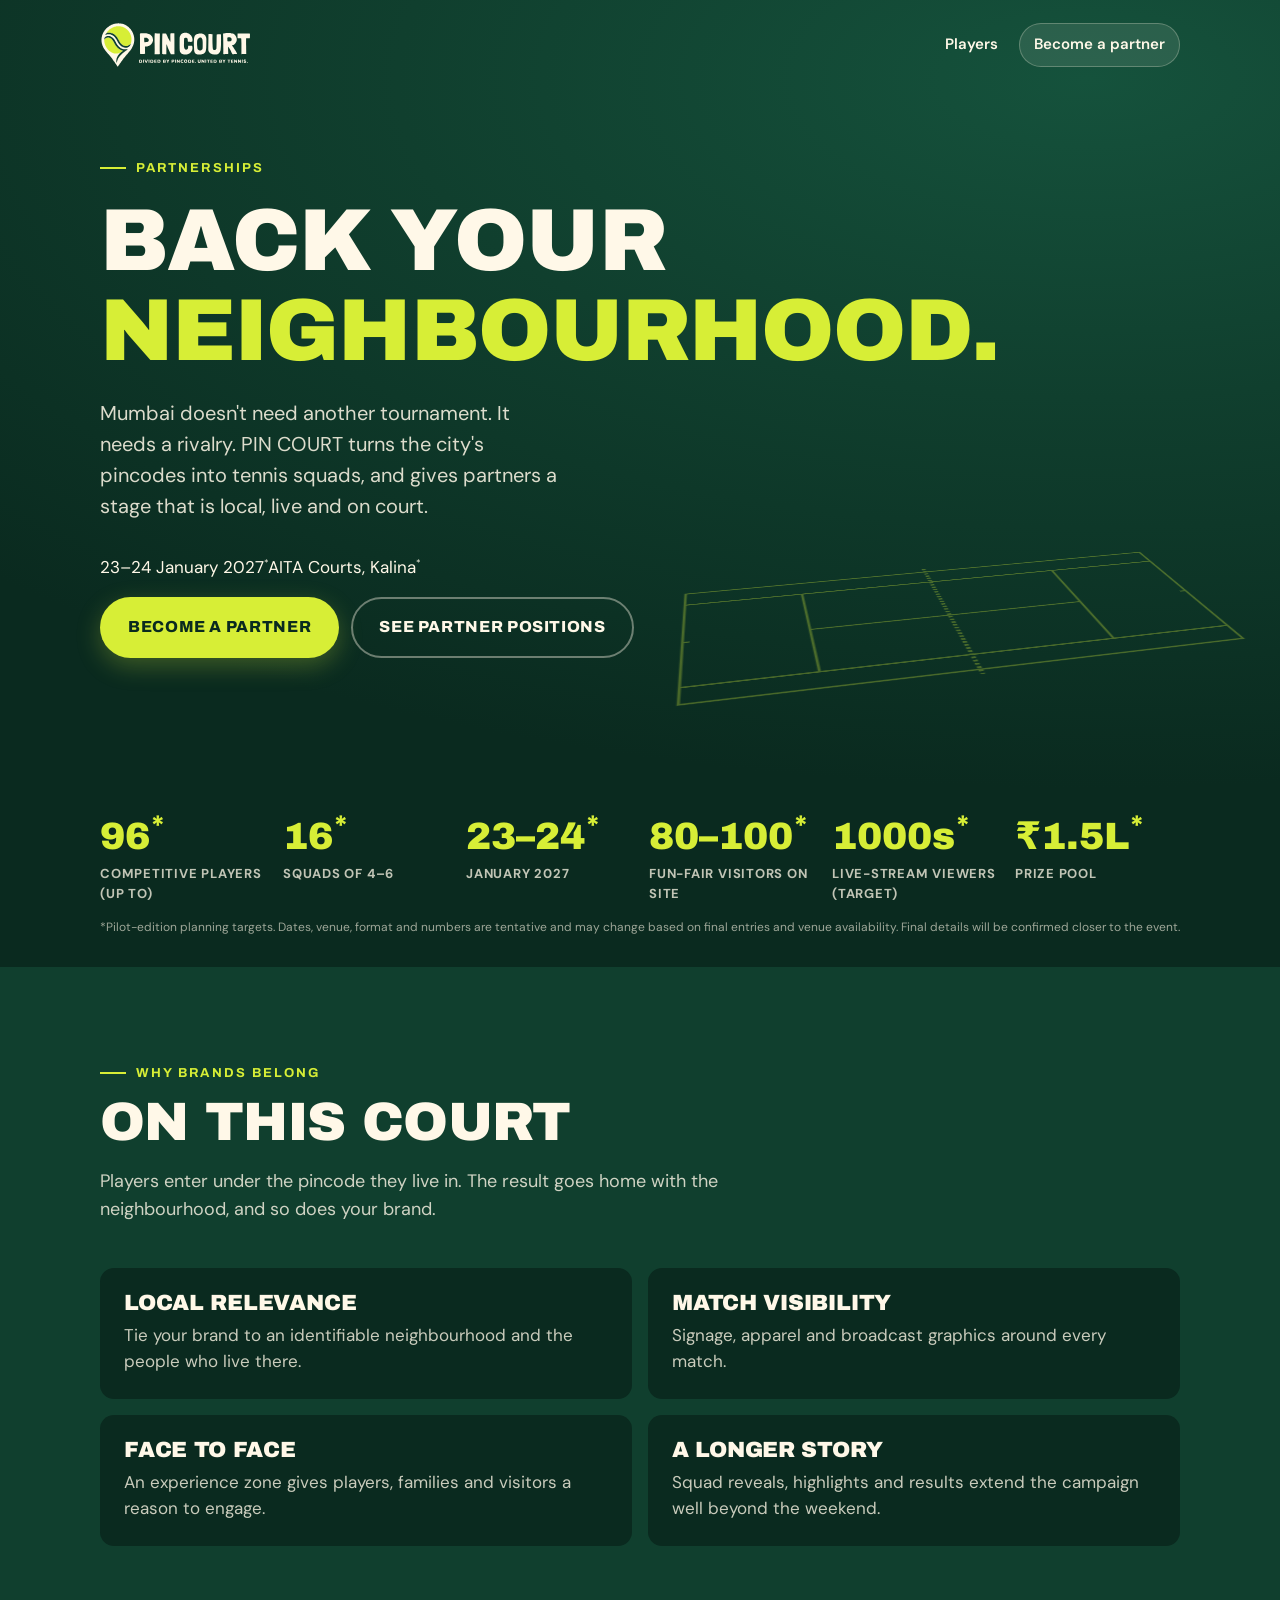
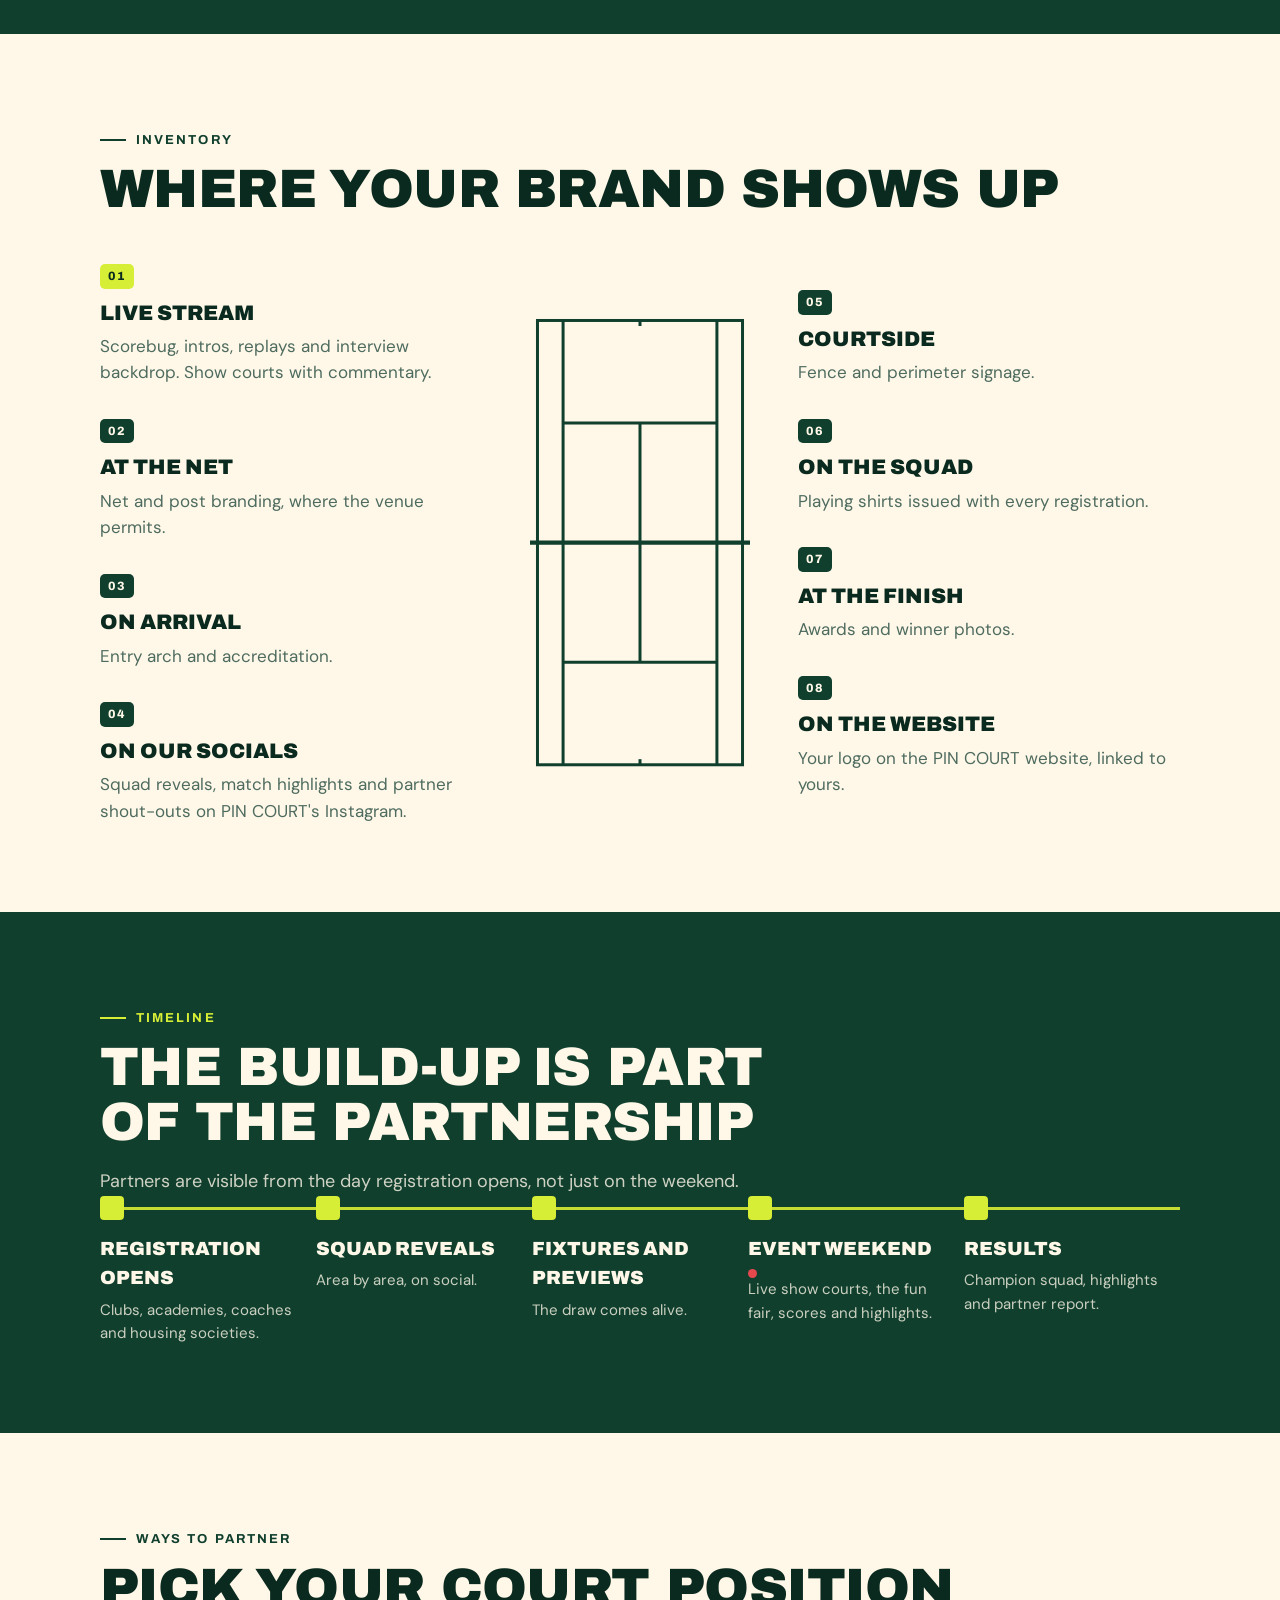
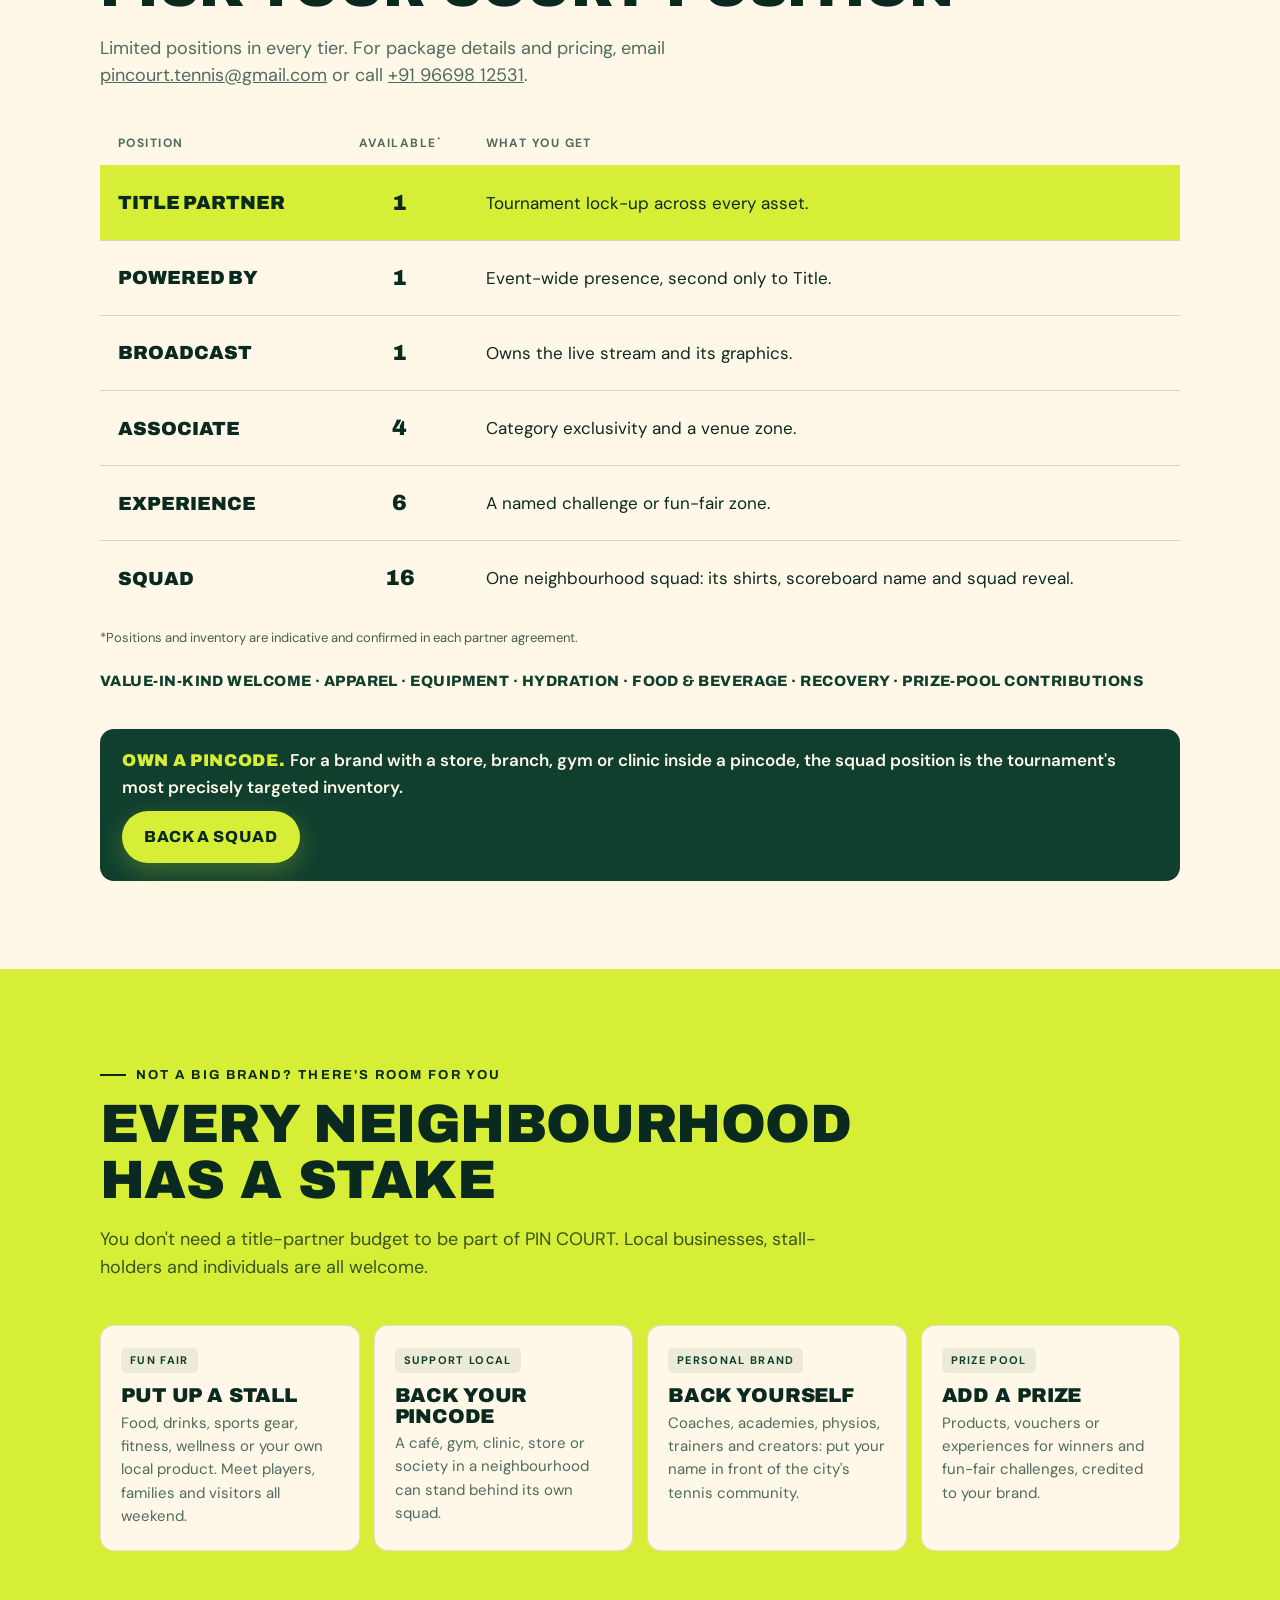
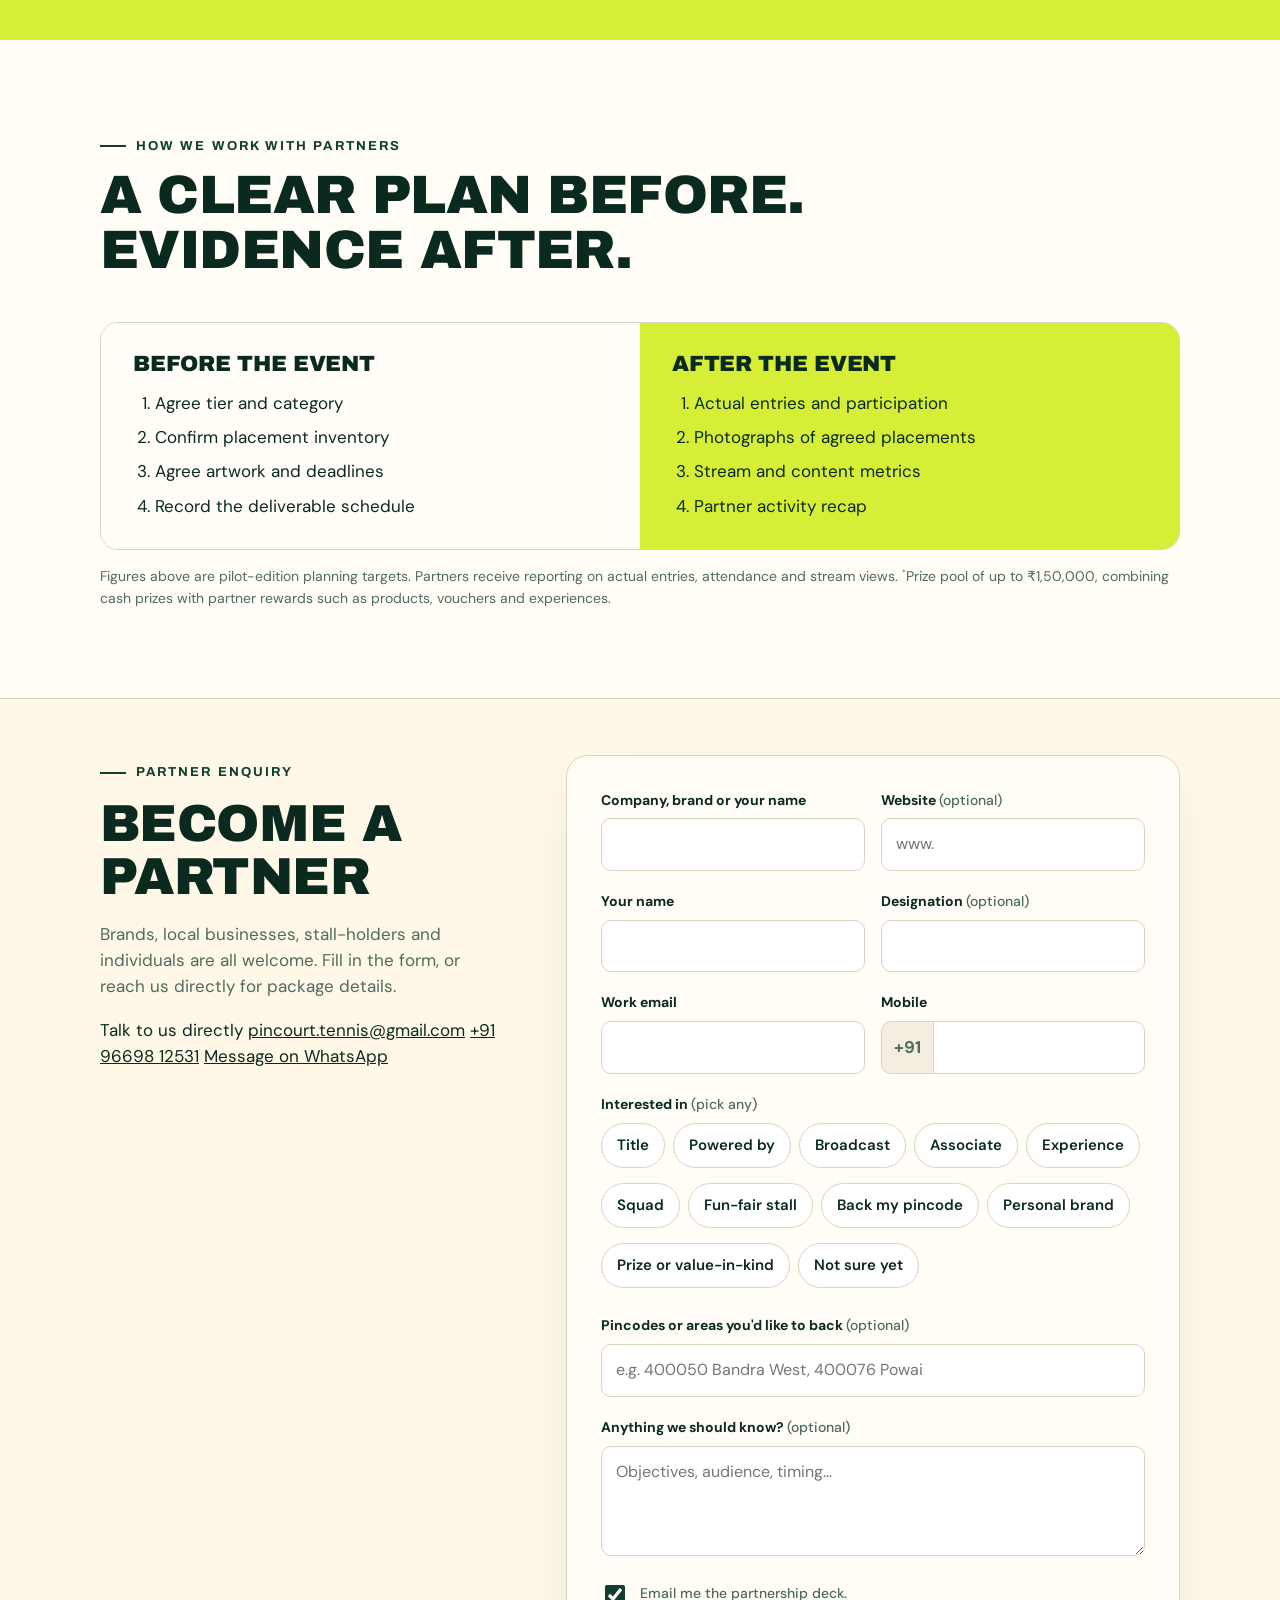
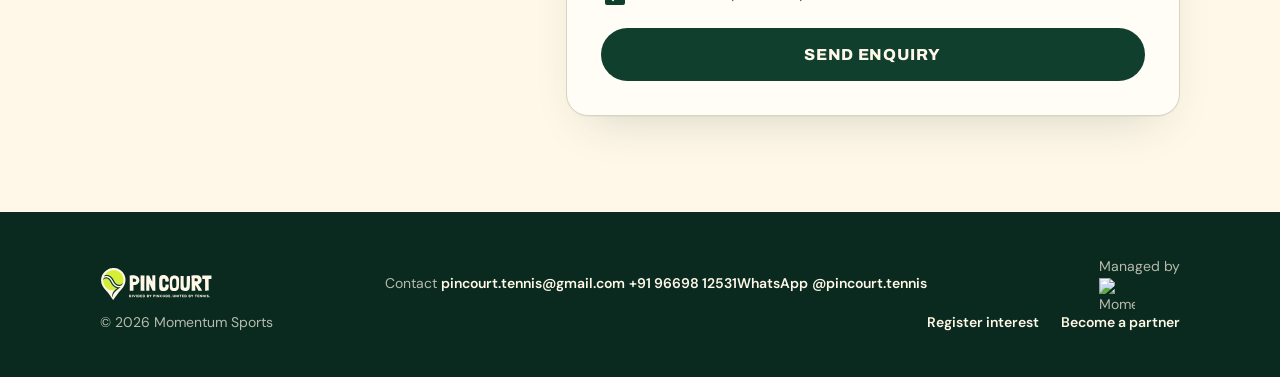
==== commit c67ee562: "Final pages: new player form, tentative dates and venue, contacts, Momentum Sports" ====
--- a/partners.html
+++ b/partners.html
@@ -15,7 +15,7 @@
   <link rel="icon" type="image/png" href="assets/favicon.png">
   <link rel="apple-touch-icon" href="assets/apple-touch-icon.png">
   <link rel="preload" href="assets/fonts/archivo-latin-900-normal.woff2" as="font" type="font/woff2" crossorigin>
-  <link rel="stylesheet" href="assets/styles.css?v=7">
+  <link rel="stylesheet" href="assets/styles.css?v=8">
 </head>
 <body>
 
@@ -49,6 +49,7 @@
       <span class="eyebrow">Partnerships</span>
       <h1>Back your <em>neighbourhood.</em></h1>
       <p class="lede">Mumbai doesn't need another tournament. It needs a rivalry. PIN COURT turns the city's pincodes into tennis squads, and gives partners a stage that is local, live and on court.</p>
+      <p class="when"><span>23–24 January 2027<sup>*</sup></span><span>AITA Courts, Kalina<sup>*</sup></span></p>
       <div class="hero-actions">
         <a class="btn btn-lime" href="#enquire">Become a partner</a>
         <a class="btn btn-ghost" href="#positions">See partner positions</a>
@@ -61,12 +62,12 @@
   <div class="wrap band-grid">
     <div class="band-item"><b>96<sup>*</sup></b><span>Competitive players (up to)</span></div>
     <div class="band-item"><b>16<sup>*</sup></b><span>Squads of 4–6</span></div>
-    <div class="band-item"><b>2<sup>*</sup></b><span>Days of tennis</span></div>
+    <div class="band-item"><b>23–24<sup>*</sup></b><span>January 2027</span></div>
     <div class="band-item"><b>80–100<sup>*</sup></b><span>Fun-fair visitors on site</span></div>
     <div class="band-item"><b>1000s<sup>*</sup></b><span>Live-stream viewers (target)</span></div>
     <div class="band-item"><b>₹1.5L<sup>*</sup></b><span>Prize pool</span></div>
   </div>
-  <div class="wrap"><p class="band-note">*Pilot-edition planning targets. Numbers, format and schedule may change once entries and the venue are confirmed.</p></div>
+  <div class="wrap"><p class="band-note">*Pilot-edition planning targets. Dates, venue, format and numbers are tentative and may change based on final entries and venue availability. Final details will be confirmed closer to the event.</p></div>
 </div>
 
 <section class="section dark">
@@ -124,7 +125,7 @@
   <div class="wrap">
     <span class="eyebrow">Ways to partner</span>
     <h2>Pick your court position</h2>
-    <p class="intro">Limited positions in every tier. Indicative pricing is in the partnership deck. Ask for it in the form below.</p>
+    <p class="intro">Limited positions in every tier. For package details and pricing, email <a href="mailto:pincourt.tennis@gmail.com">pincourt.tennis@gmail.com</a> or call <a href="tel:+919669812531">+91 96698 12531</a>.</p>
     <div class="section-body table-wrap">
       <table class="tier-table">
         <thead><tr><th>Position</th><th class="slots">Available<sup>*</sup></th><th>What you get</th></tr></thead>
@@ -185,7 +186,13 @@
     <div class="form-intro">
       <span class="eyebrow">Partner enquiry</span>
       <h2>Become a partner</h2>
-      <p>Brands, local businesses, stall-holders and individuals are all welcome. Tell us what interests you and we'll send the details and set up a call.</p>
+      <p>Brands, local businesses, stall-holders and individuals are all welcome. Fill in the form, or reach us directly for package details.</p>
+      <div class="contact-card">
+        <span class="foot-label">Talk to us directly</span>
+        <a href="mailto:pincourt.tennis@gmail.com">pincourt.tennis@gmail.com</a>
+        <a href="tel:+919669812531">+91 96698 12531</a>
+        <a class="wa" href="https://wa.me/919669812531">Message on WhatsApp</a>
+      </div>
     </div>
 
     <div class="card">
@@ -276,15 +283,21 @@
 </section>
 
 <footer class="site-footer">
-  <div class="wrap">
-    <img src="assets/lockup-reversed.svg" alt="PIN COURT">
-    <div>Presented by Momentum Sports</div>
-    <div class="foot-links"><a href="index.html#join">Register interest</a><a href="partners.html">Become a partner</a></div>
-  </div>
+  <div class="wrap foot-grid">
+    <div class="foot-brand"><img src="assets/lockup-reversed.svg" alt="PIN COURT"></div>
+    <div class="foot-contact">
+      <span class="foot-label">Contact</span>
+      <a href="mailto:pincourt.tennis@gmail.com">pincourt.tennis@gmail.com</a>
+      <span class="phone-row"><a href="tel:+919669812531">+91 96698 12531</a><a class="wa" href="https://wa.me/919669812531">WhatsApp</a></span>
+      <a href="https://www.instagram.com/pincourt.tennis/">@pincourt.tennis</a>
+    </div>
+    <div class="foot-managed"><span class="foot-label">Managed by</span><img src="assets/momentum-sports.png" alt="Momentum Sports" width="86" height="82"></div>
+  </div>
+  <div class="wrap foot-bottom"><span>© 2026 Momentum Sports</span><div class="foot-links"><a href="index.html#join">Register interest</a><a href="partners.html">Become a partner</a></div></div>
 </footer>
 
-<script src="config.js?v=7"></script>
-<script src="assets/forms.js?v=7"></script>
-<script src="assets/fx.js?v=7"></script>
+<script src="config.js?v=8"></script>
+<script src="assets/forms.js?v=8"></script>
+<script src="assets/fx.js?v=8"></script>
 </body>
 </html>
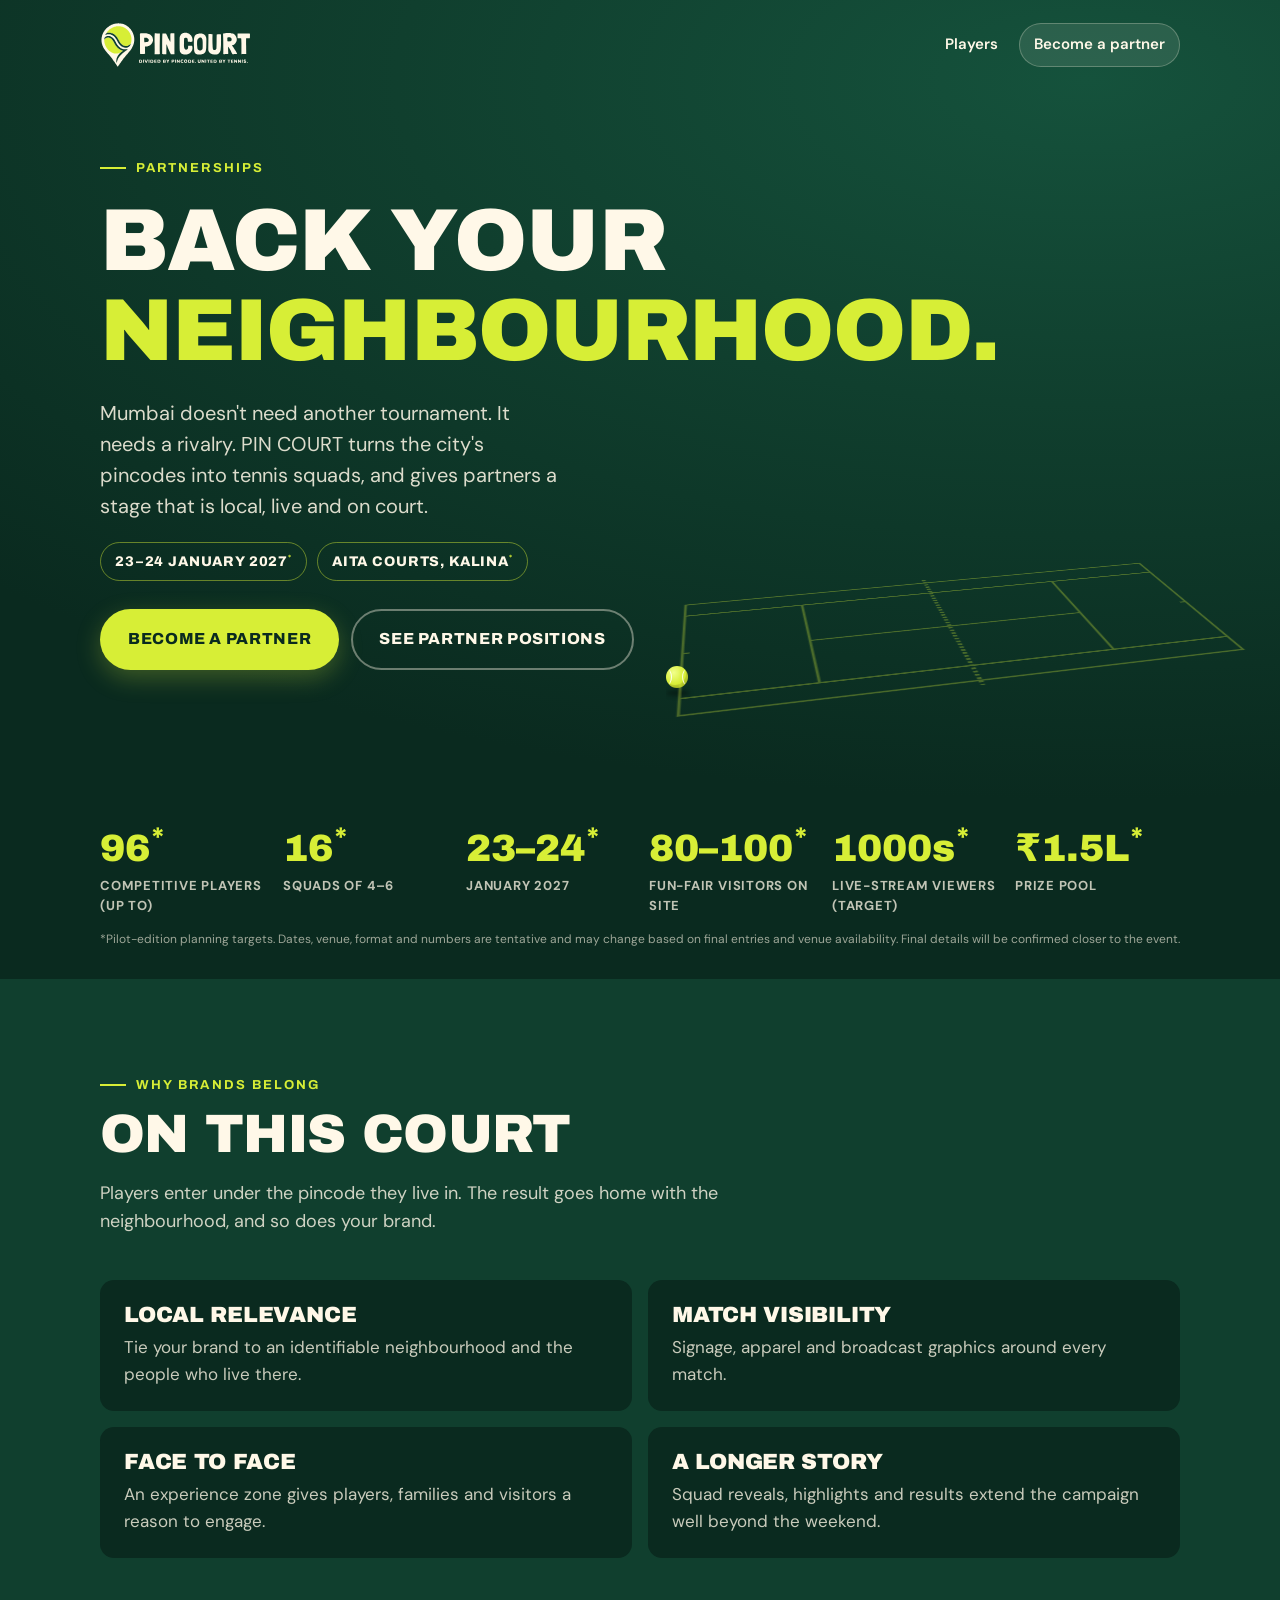
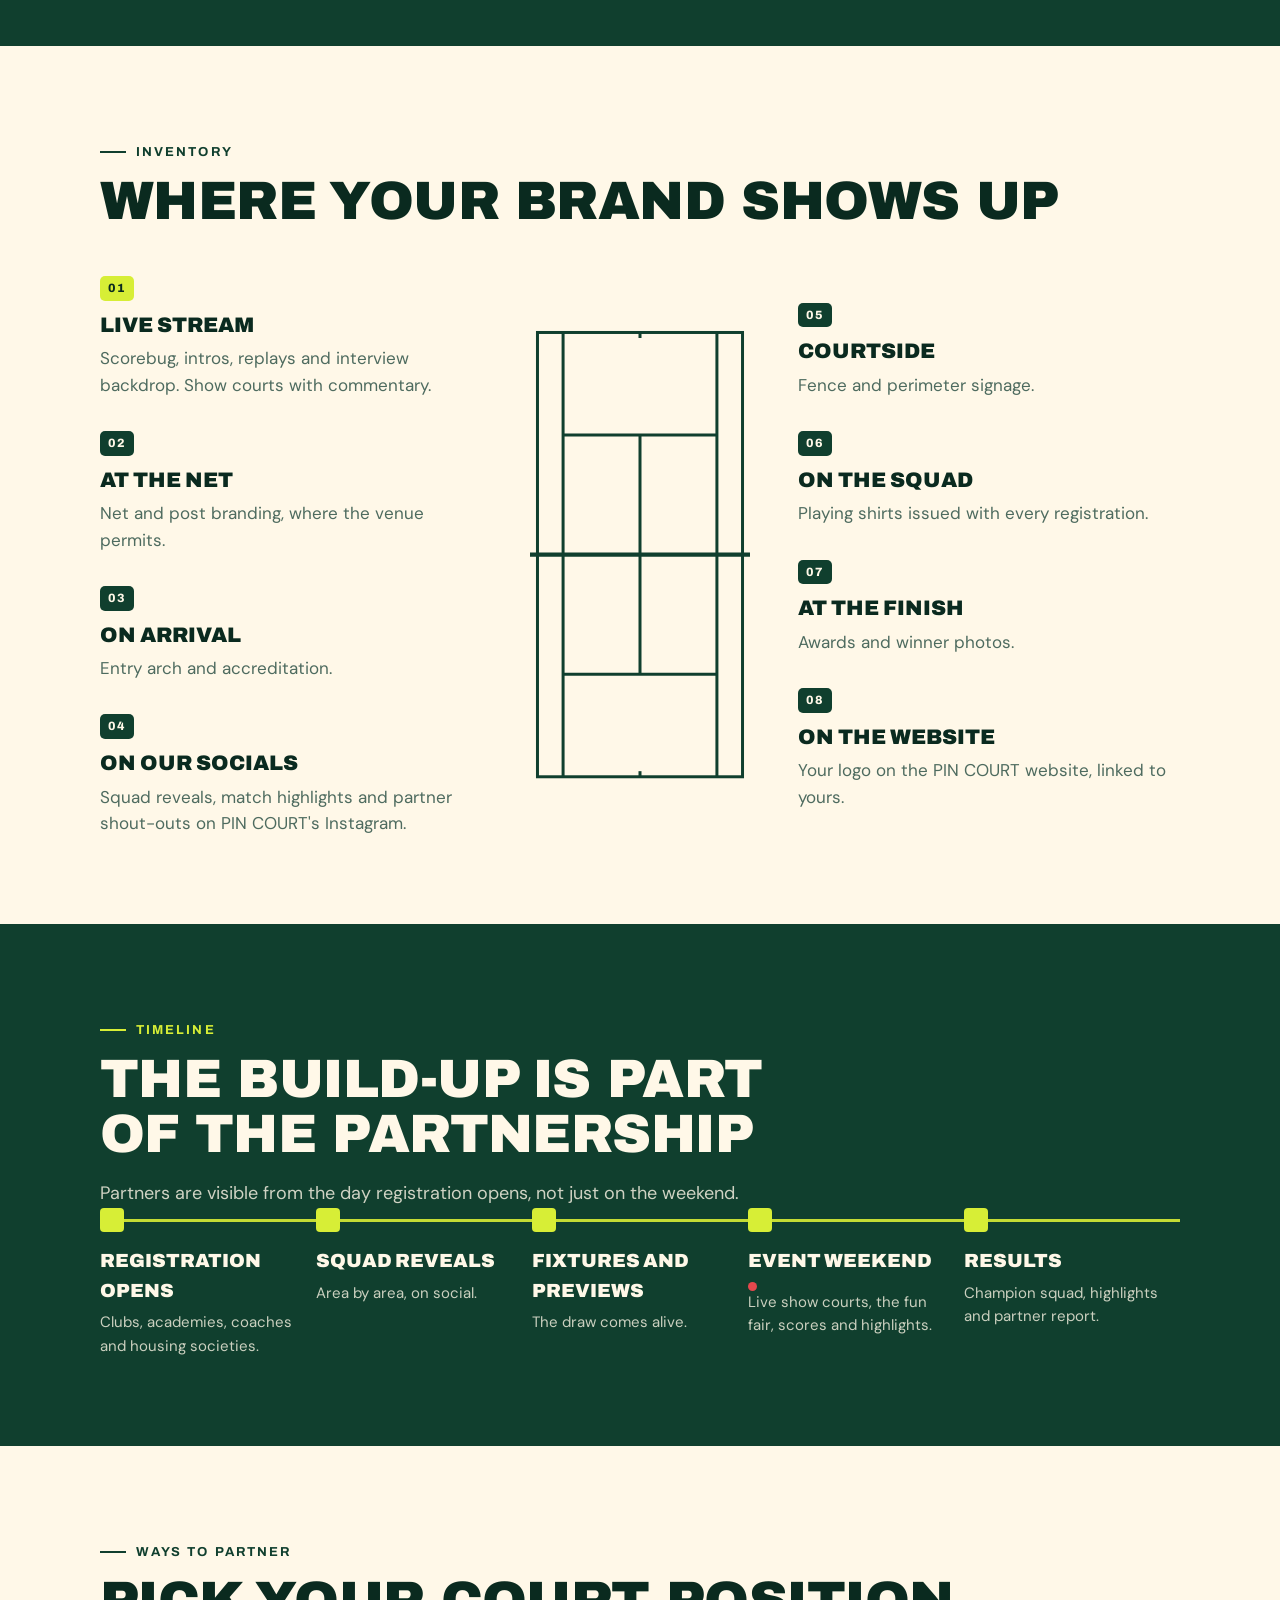
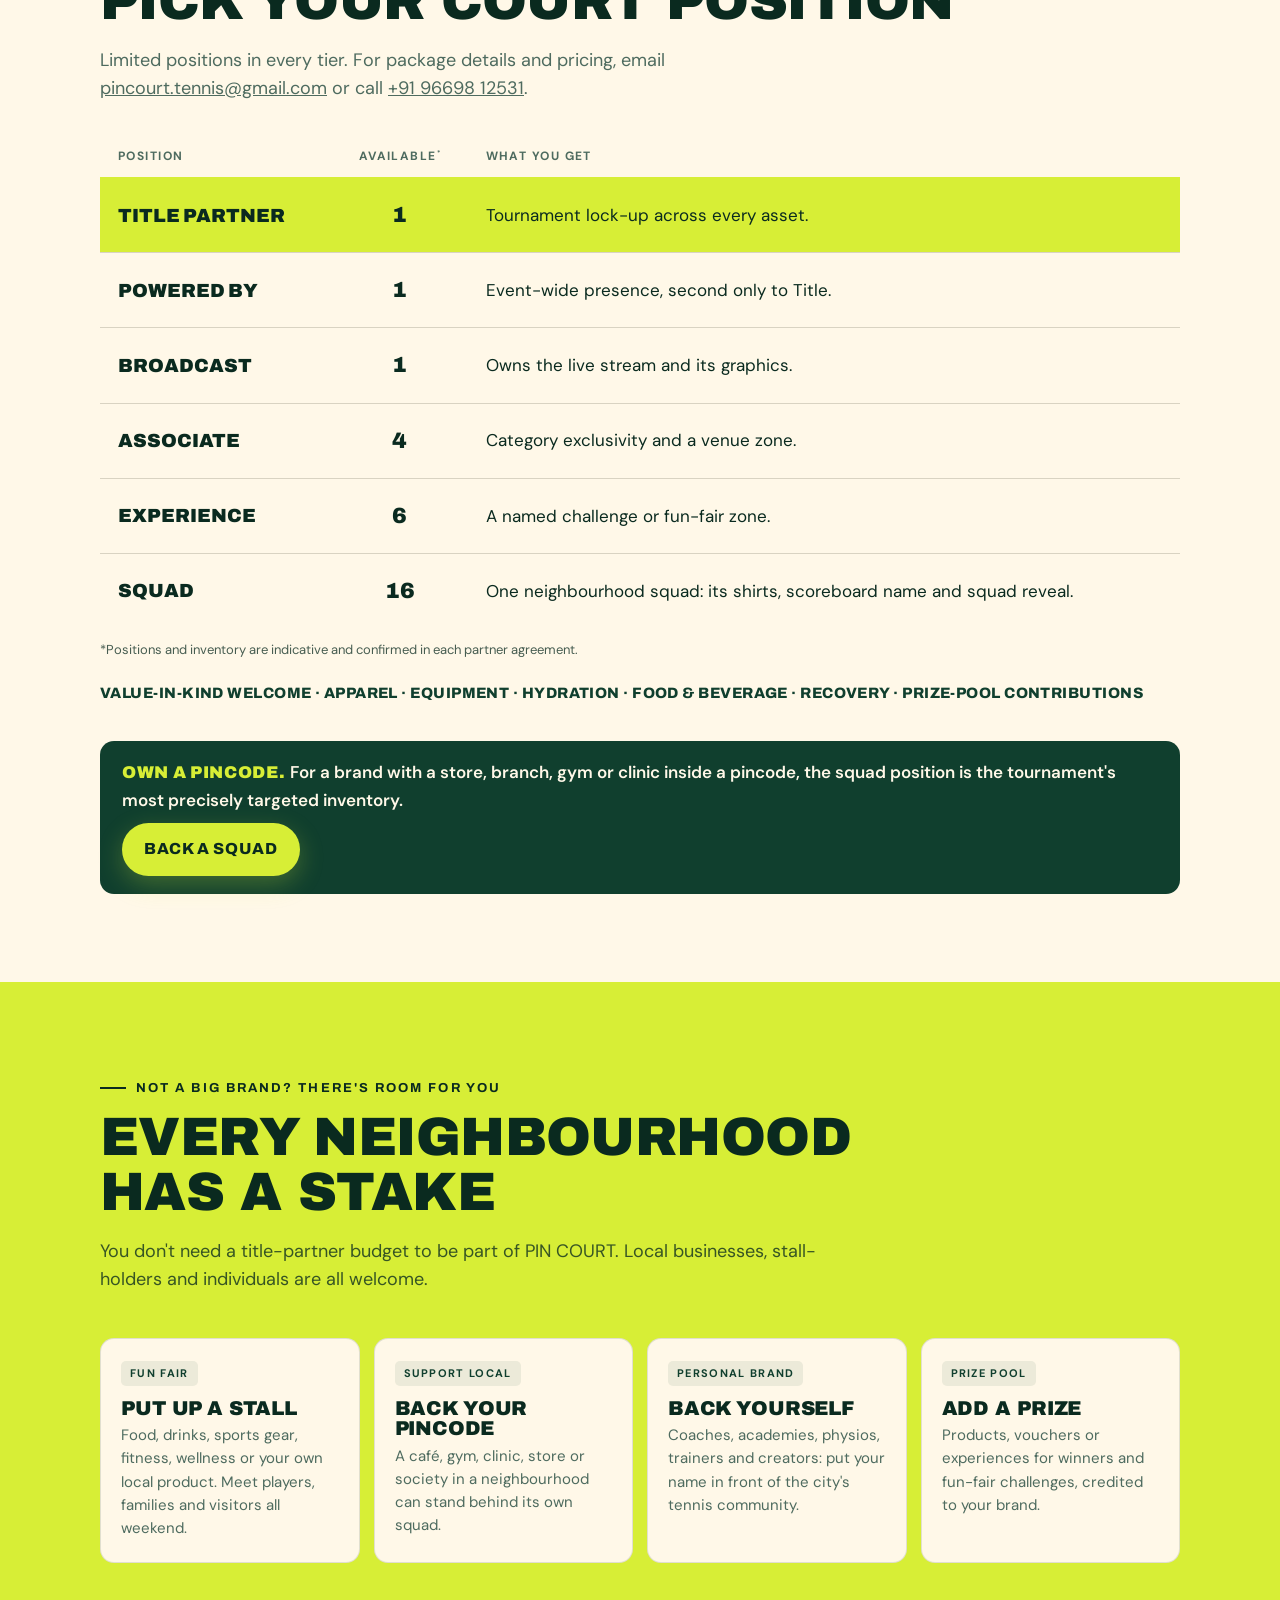
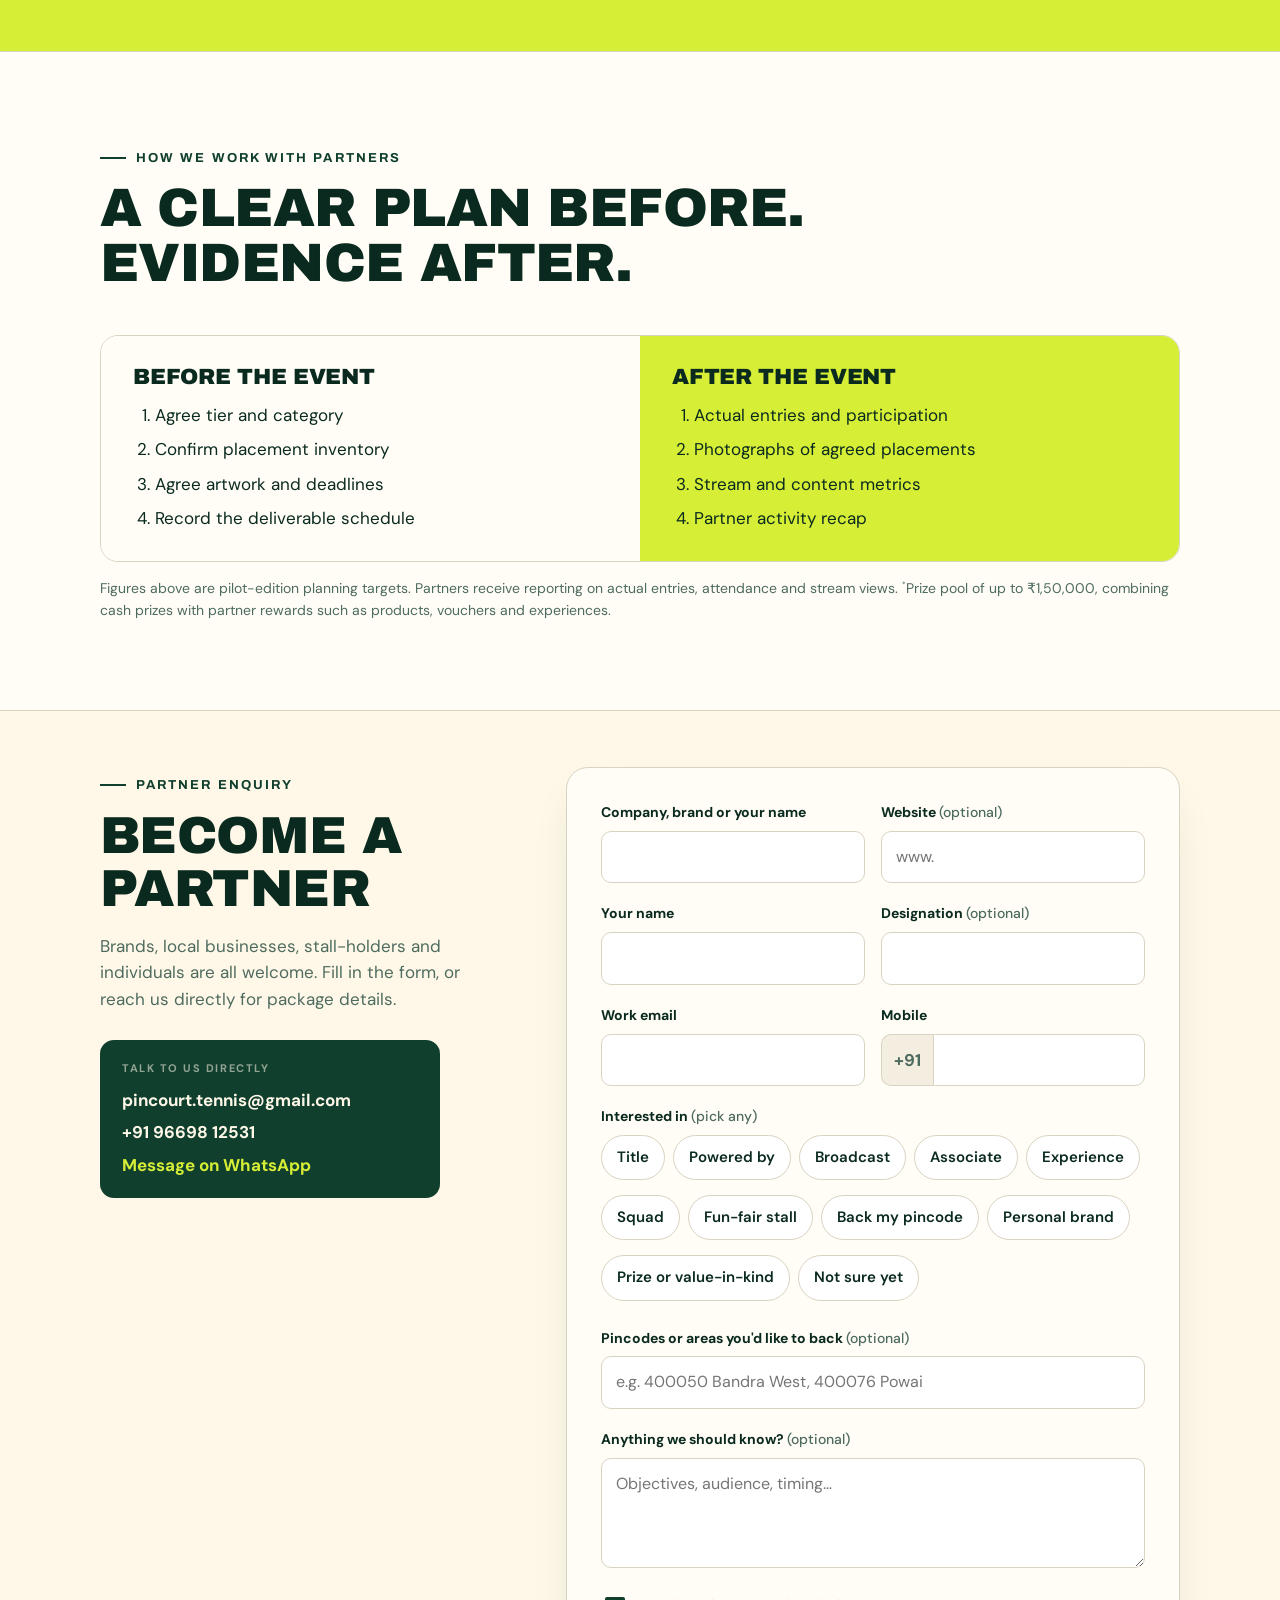
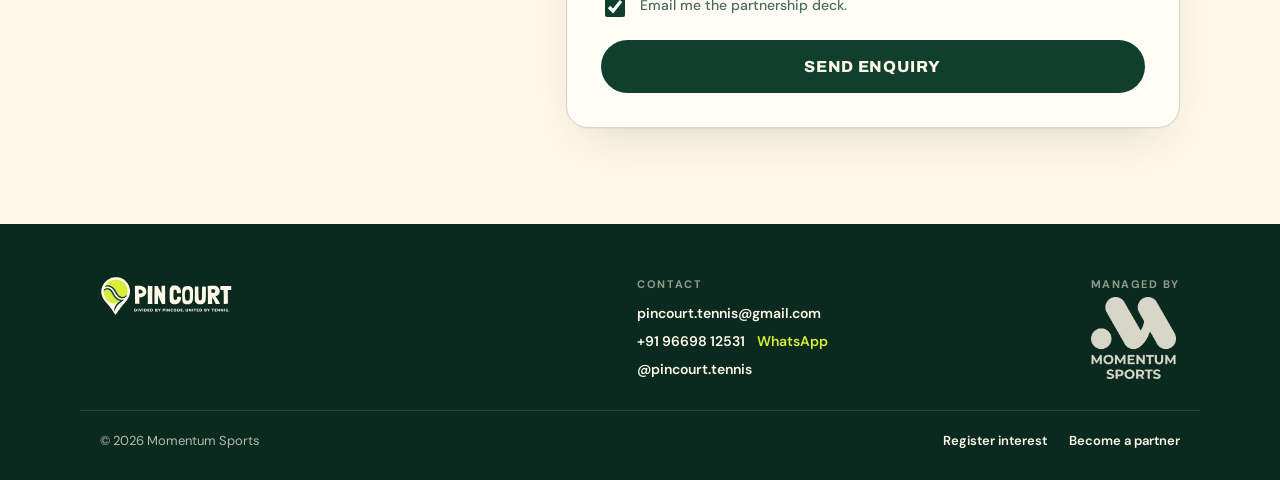
==== commit 533a1640: "Restore 3D court rally hero" ====
--- a/partners.html
+++ b/partners.html
@@ -15,7 +15,7 @@
   <link rel="icon" type="image/png" href="assets/favicon.png">
   <link rel="apple-touch-icon" href="assets/apple-touch-icon.png">
   <link rel="preload" href="assets/fonts/archivo-latin-900-normal.woff2" as="font" type="font/woff2" crossorigin>
-  <link rel="stylesheet" href="assets/styles.css?v=8">
+  <link rel="stylesheet" href="assets/styles.css?v=9">
 </head>
 <body>
 
@@ -296,8 +296,8 @@
   <div class="wrap foot-bottom"><span>© 2026 Momentum Sports</span><div class="foot-links"><a href="index.html#join">Register interest</a><a href="partners.html">Become a partner</a></div></div>
 </footer>
 
-<script src="config.js?v=8"></script>
-<script src="assets/forms.js?v=8"></script>
-<script src="assets/fx.js?v=8"></script>
+<script src="config.js?v=9"></script>
+<script src="assets/forms.js?v=9"></script>
+<script src="assets/fx.js?v=9"></script>
 </body>
 </html>
--- a/assets/styles.css
+++ b/assets/styles.css
@@ -545,42 +545,6 @@
 .cur .r { width: 52px; height: 52px; left: -12px; top: -16px; }
 
 /* =========================================================
-   v7: hero court scene (perspective court, raised net, pin on the net)
-   ========================================================= */
-.hero-scene { position: relative; width: 100%; max-width: 580px; justify-self: end; }
-.scene { display: block; width: 100%; height: auto; overflow: visible; }
-.scene .sur { fill: rgba(0,0,0,.16); }
-.scene .surf { fill: #1A5A3F; }
-.scene .ln { stroke: rgba(255,248,232,.85); stroke-width: 1.6; stroke-linecap: round; }
-.scene .netbody { fill: rgba(10,42,31,.38); }
-.scene .mesh { stroke: rgba(255,248,232,.22); stroke-width: .6; }
-.scene .tape { fill: none; stroke: #FFF8E8; stroke-width: 3; stroke-linejoin: round; }
-.scene .post { stroke: #0A2A1F; stroke-width: 5; stroke-linecap: round; }
-.scene .strap { stroke: #FFF8E8; stroke-width: 2; opacity: .8; }
-.scene .scene-pin { cursor: pointer; }
-.scene .scene-pin image { transform-box: fill-box; transform-origin: 50% 100%; animation: pin-bob 3.2s ease-in-out infinite; }
-.scene .pin-shadow { fill: rgba(0,0,0,.35); filter: blur(2px); transform-box: fill-box; transform-origin: center; animation: pin-shade 3.2s ease-in-out infinite; }
-@keyframes pin-bob { 50% { transform: translateY(-7px); } }
-@keyframes pin-shade { 50% { transform: scale(.82); opacity: .7; } }
-.scene .scene-pin.boing image { animation: pin-boing .7s cubic-bezier(.3,1.5,.5,1); }
-@keyframes pin-boing { 0% { transform: scale(1,1); } 25% { transform: scale(1.12,.84); } 55% { transform: translateY(-34px) scale(.94,1.08); } 100% { transform: none; } }
-.scene .sball circle { fill: url(#ballg); stroke: rgba(10,42,31,.5); stroke-width: .6; }
-.scene .sshadow { fill: rgba(0,0,0,.45); }
-.scene .mark { fill: none; stroke: #FFF8E8; stroke-width: 1.2; opacity: 0; animation: mark 1.4s ease-out forwards; }
-@keyframes mark { 0% { opacity: .9; } 100% { opacity: 0; } }
-.scene-hint { margin: 6px 0 0; text-align: center; font-size: 12px; letter-spacing: .14em; text-transform: uppercase; font-weight: 700; color: rgba(255,248,232,.45); }
-.hero.hero-has-scene .hero-inner { align-items: center; }
-@media (min-width: 901px) {
-  .hero.hero-has-scene { padding-bottom: 90px; }
-  .hero.hero-has-scene .hero-inner { grid-template-columns: 1fr 1fr; gap: 24px; }
-}
-@media (max-width: 900px) {
-  .hero.hero-has-scene { padding-bottom: 40px; }
-  .hero-scene { justify-self: center; max-width: 520px; margin-top: 4px; }
-  .scene-hint { margin-top: 2px; }
-}
-
-/* =========================================================
    phones: tap-to-drop balls, scroll ball, sticky call-to-action
    ========================================================= */
 .drop { position: fixed; z-index: 9998; pointer-events: none; width: 0; height: 0; }
@@ -610,11 +574,36 @@
   .pin-card { display: inline-block; font-size: 30px; padding: 14px 20px; margin-top: 18px; }
   body { padding-bottom: 0; }
 }
-@media (prefers-reduced-motion: reduce) { .drop, .scroll-ball .b { display: none; } .scene .scene-pin image, .scene .pin-shadow { animation: none; } }
-.hero-scene::before { content: ""; position: absolute; left: 4%; right: 4%; bottom: 8%; height: 30%; background: radial-gradient(ellipse at 50% 60%, rgba(0,0,0,.35), transparent 70%); filter: blur(10px); pointer-events: none; }
-.scene { position: relative; }
+@media (prefers-reduced-motion: reduce) { .drop, .scroll-ball .b { display: none; } }
+
+/* =========================================================
+   v8: tentative date/venue line, contact, footer with Momentum Sports
+   ========================================================= */
+.when { display: flex; flex-wrap: wrap; gap: 10px; margin: -12px 0 28px; }
+.when span { font-family: var(--display); font-weight: 800; font-size: 14px; letter-spacing: .06em; text-transform: uppercase; color: var(--cream); border: 1px solid rgba(215,238,54,.45); border-radius: 999px; padding: 8px 14px; }
+.when sup { color: var(--lime); }
+.contact-card { margin-top: 28px; display: grid; gap: 6px; padding: 20px 22px; border-radius: var(--radius); background: var(--forest); color: var(--cream); max-width: 340px; }
+.contact-card a { color: var(--cream); font-weight: 700; text-decoration: none; overflow-wrap: anywhere; }
+.contact-card a:hover, .contact-card a.wa { color: var(--lime); }
+.foot-label { display: block; font-size: 11px; letter-spacing: .14em; text-transform: uppercase; font-weight: 700; color: rgba(255,248,232,.55); margin-bottom: 4px; }
+.site-footer { padding: 52px 0 28px; }
+.site-footer .wrap.foot-grid { display: grid; grid-template-columns: 1.2fr 1fr auto; gap: 32px; align-items: start; }
+.foot-brand img { height: 40px; width: auto; }
+.foot-contact { display: grid; gap: 6px; }
+.foot-contact a { font-weight: 600; }
+.foot-contact a.wa { color: var(--lime); margin-left: 6px; }
+.foot-managed { display: grid; justify-items: start; }
+.foot-managed img { height: 82px; width: auto; opacity: .9; }
+.site-footer .wrap.foot-bottom { margin-top: 30px; padding-top: 20px; border-top: 1px solid rgba(255,248,232,.12); font-size: 13px; }
+.checks-block .consent { line-height: 1.45; }
 @media (max-width: 900px) {
-  .hero.hero-has-scene { padding-top: 92px; }
-  .hero.hero-has-scene .hero-scene { order: -1; max-width: 460px; margin: 0 auto -6px; }
-  .hero.hero-has-scene .scene-hint { display: none; }
-}
+  .site-footer .wrap.foot-grid { grid-template-columns: 1fr 1fr; }
+  .foot-brand { grid-column: 1 / -1; }
+}
+@media (max-width: 560px) {
+  .when { margin-top: -8px; }
+  .when span { font-size: 12px; padding: 7px 12px; }
+  .site-footer { padding-bottom: 96px; }
+}
+.phone-row { display: flex; flex-wrap: wrap; gap: 4px 12px; }
+.foot-contact a.wa { margin-left: 0; }
